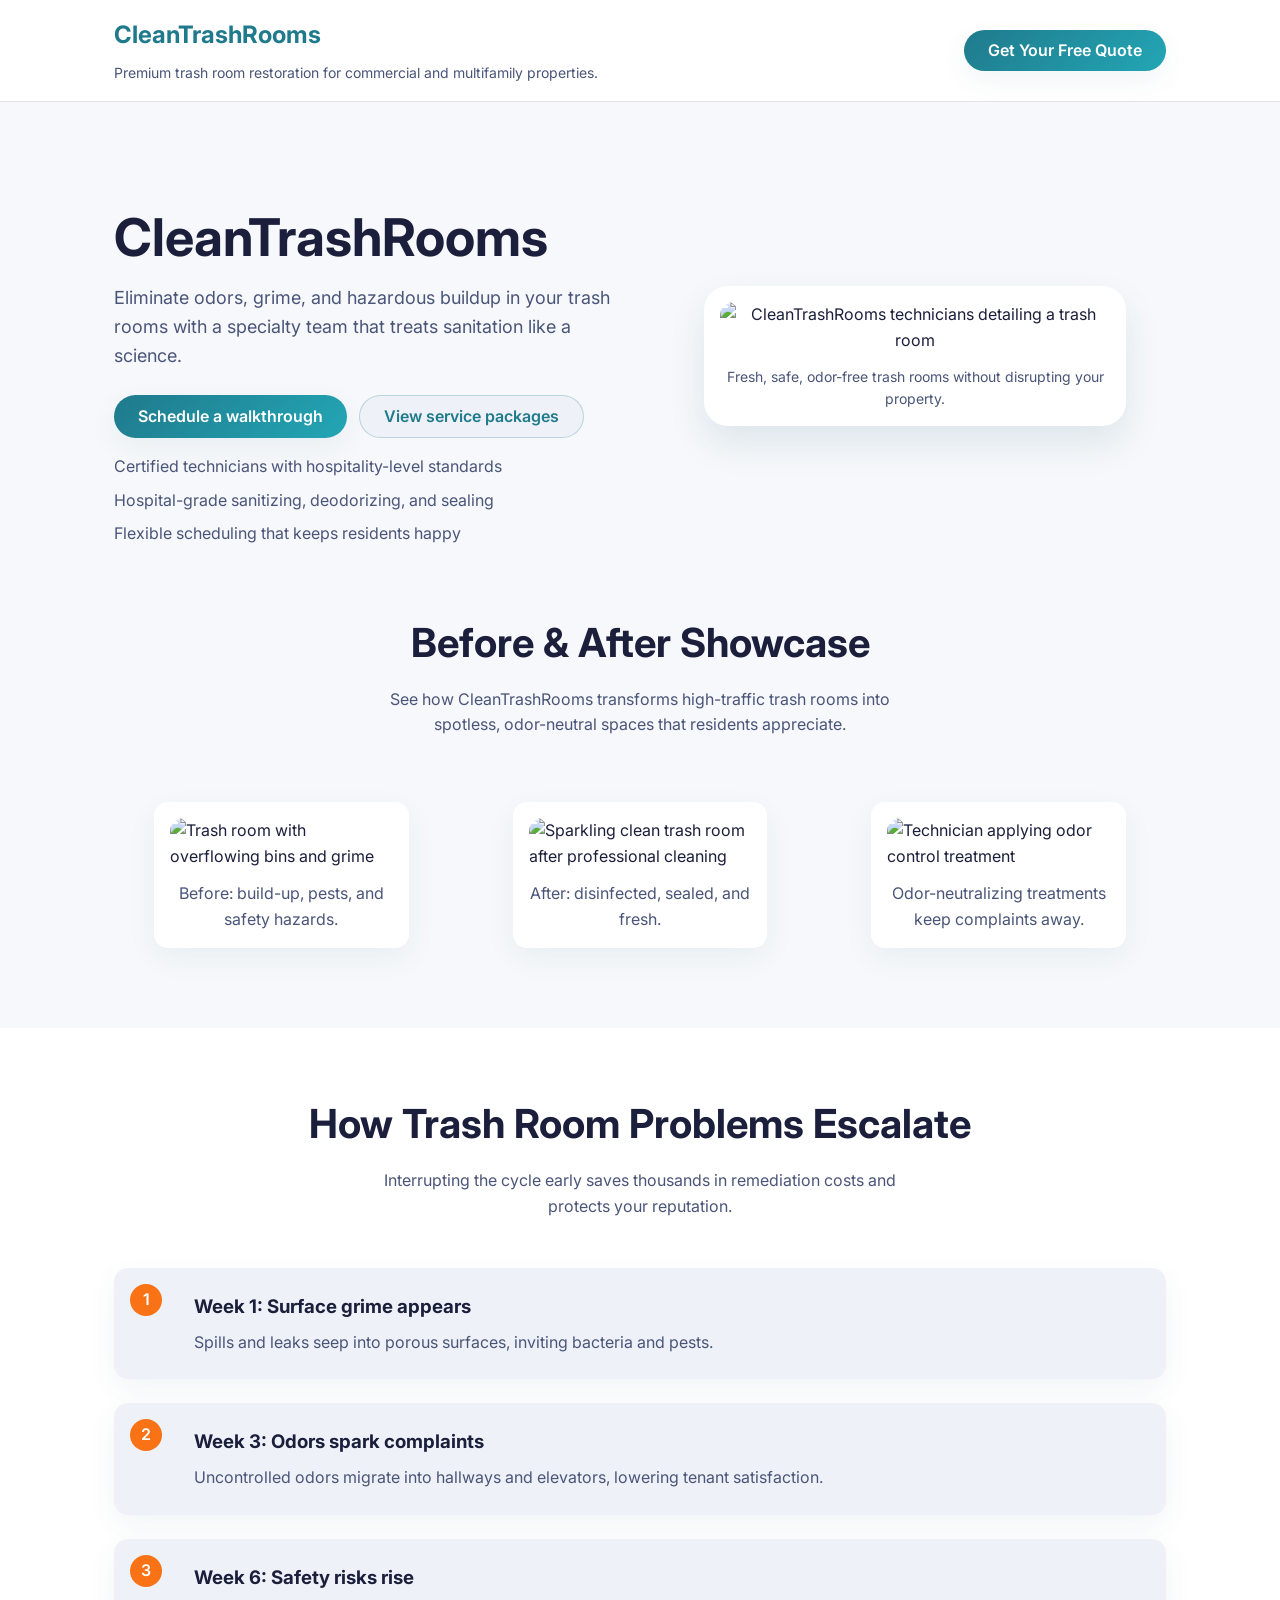
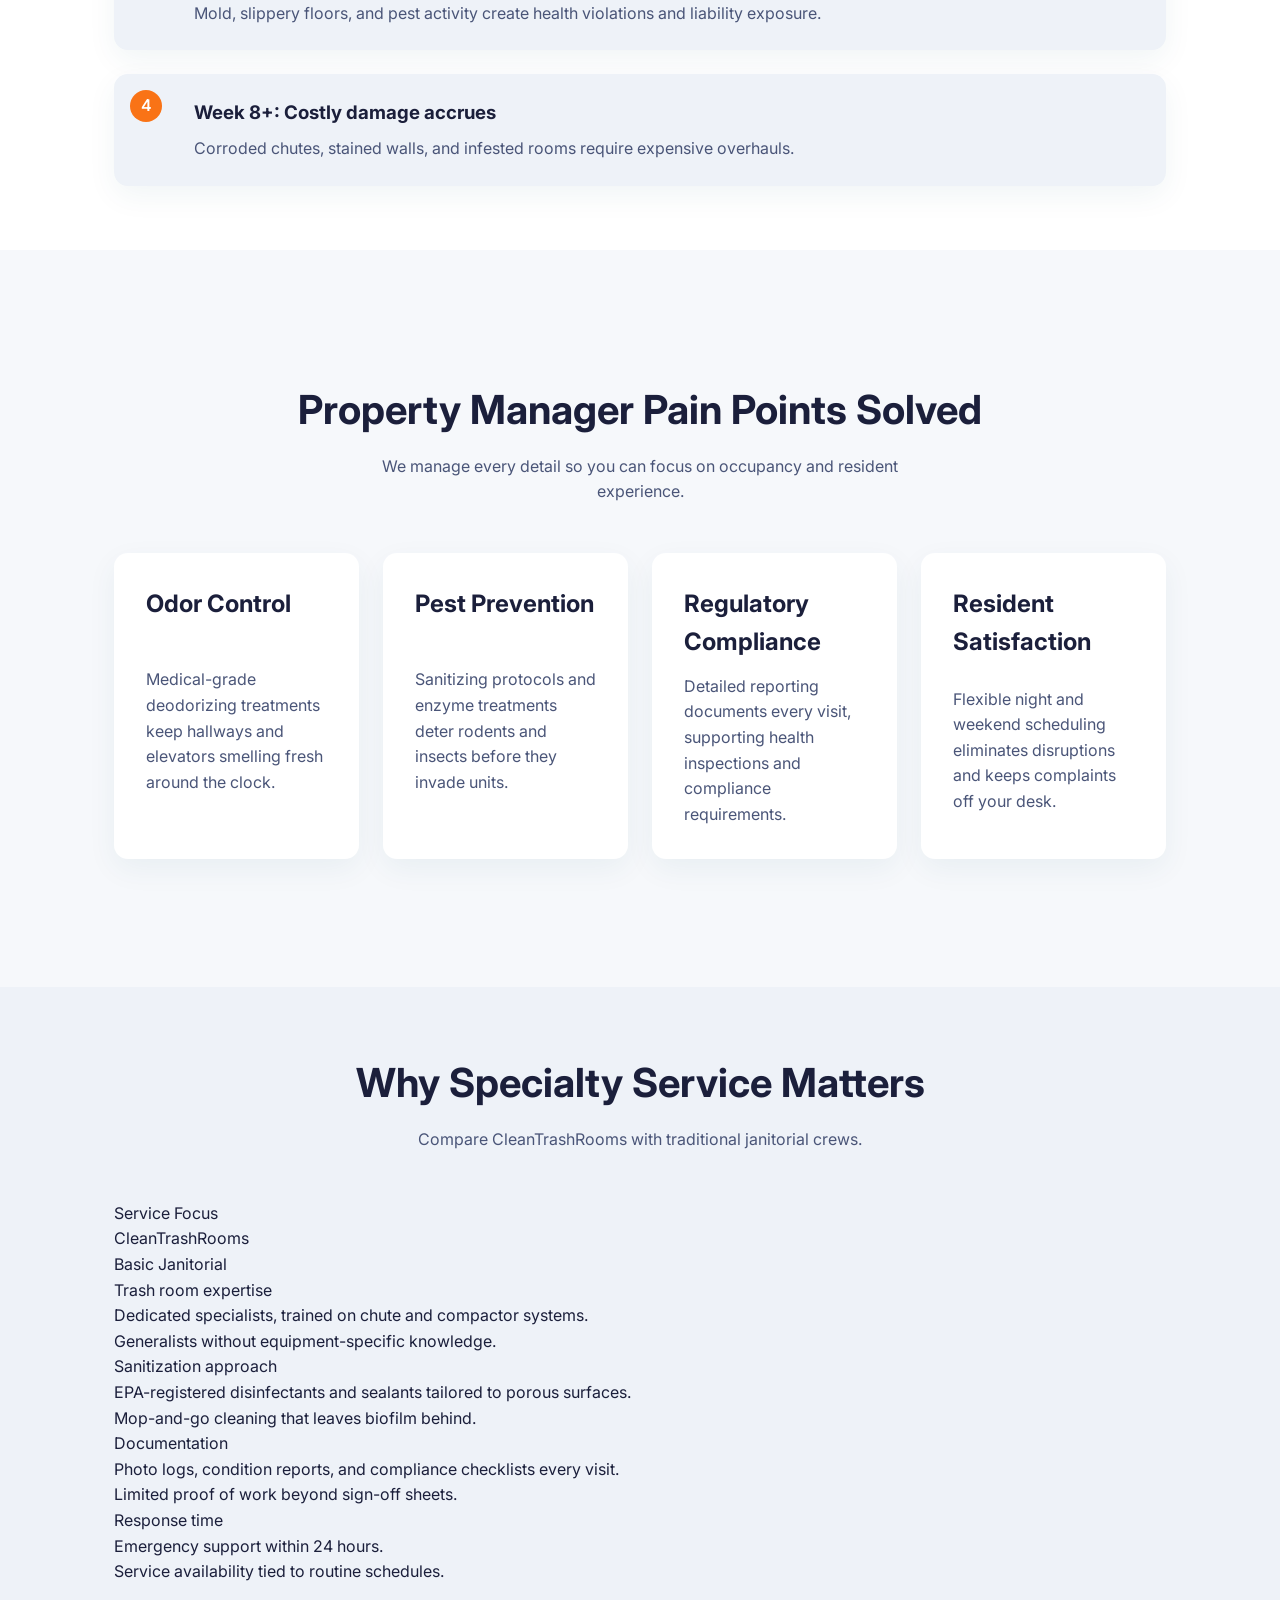
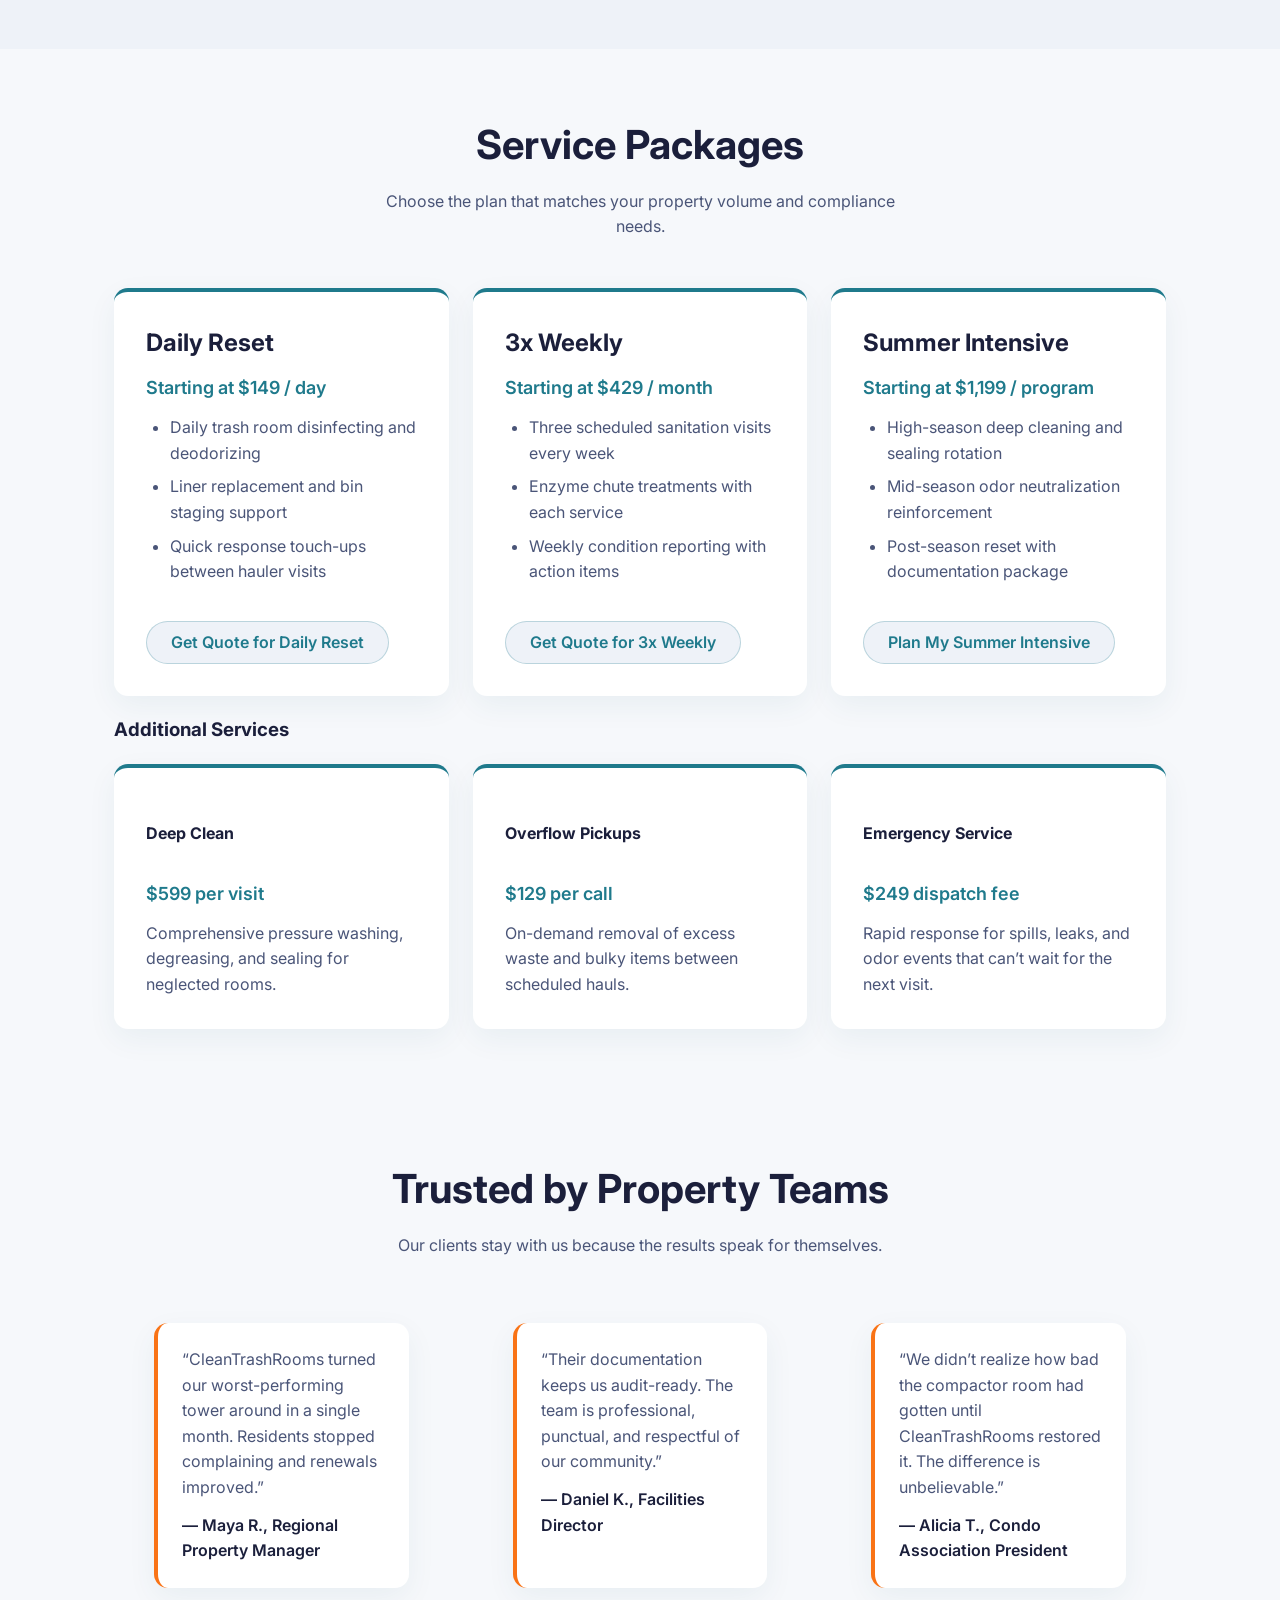
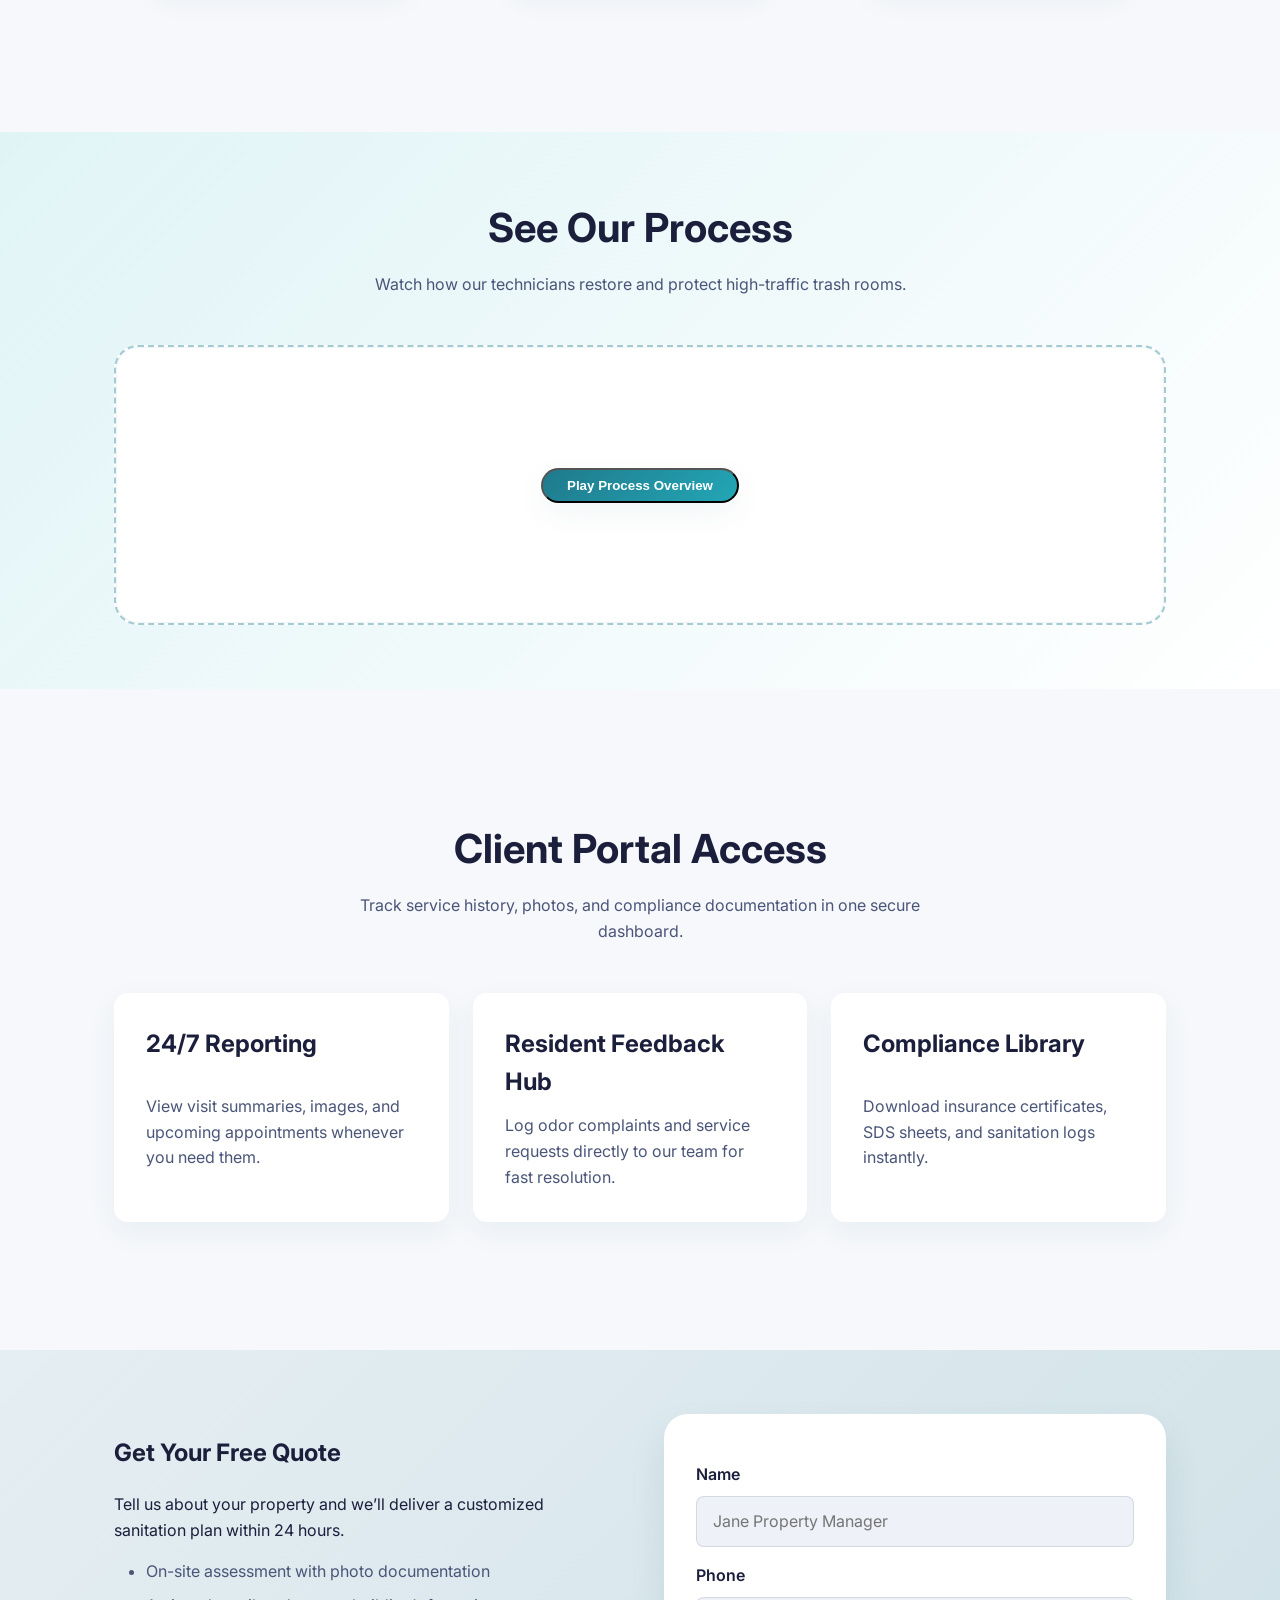
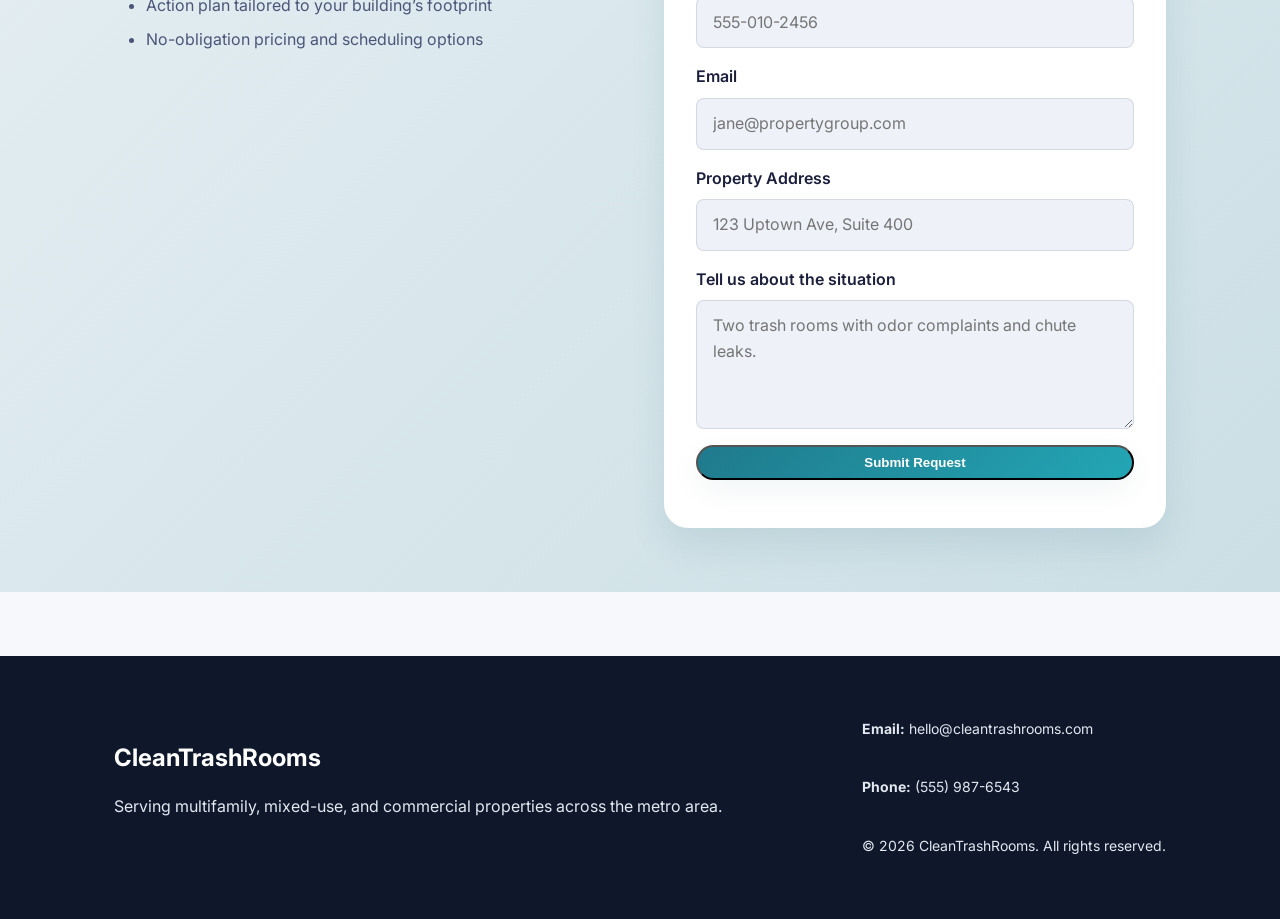
==== index.html @ 721d9b98 "Update service packages and add additional services" ====
<!DOCTYPE html>
<html lang="en">
<head>
  <meta charset="UTF-8" />
  <meta name="viewport" content="width=device-width, initial-scale=1.0" />
  <title>CleanTrashRooms</title>
  <link rel="stylesheet" href="assets/css/tokens.css" />
  <link rel="stylesheet" href="assets/css/main.css" />
</head>
<body>
  <header class="site-header" id="top">
    <div class="site-header__inner container">
      <div class="branding">
        <span class="logo">CleanTrashRooms</span>
        <p class="tagline">Premium trash room restoration for commercial and multifamily properties.</p>
      </div>
      <a class="btn btn-primary" href="#free-quote">Get Your Free Quote</a>
    </div>
  </header>

  <main>
    <section class="hero" id="hero">
      <div class="hero__grid container">
        <div class="hero__content">
          <h1>CleanTrashRooms</h1>
          <p class="hero__lead">Eliminate odors, grime, and hazardous buildup in your trash rooms with a specialty team that treats sanitation like a science.</p>
          <div class="hero__actions">
            <a class="btn btn-primary" href="#free-quote">Schedule a walkthrough</a>
            <a class="btn btn-secondary" href="#packages">View service packages</a>
          </div>
          <ul class="hero__highlights">
            <li>Certified technicians with hospitality-level standards</li>
            <li>Hospital-grade sanitizing, deodorizing, and sealing</li>
            <li>Flexible scheduling that keeps residents happy</li>
          </ul>
        </div>
        <figure class="hero__media">
          <img src="https://via.placeholder.com/720x480?text=CleanTrashRooms+Team+in+Action" alt="CleanTrashRooms technicians detailing a trash room" />
          <figcaption>Fresh, safe, odor-free trash rooms without disrupting your property.</figcaption>
        </figure>
      </div>
    </section>

    <section class="before-after" id="showcase">
      <div class="container">
        <div class="section-heading">
          <h2>Before &amp; After Showcase</h2>
          <p>See how CleanTrashRooms transforms high-traffic trash rooms into spotless, odor-neutral spaces that residents appreciate.</p>
        </div>
        <div class="before-after__gallery">
          <figure class="before-after__item">
            <img src="https://via.placeholder.com/560x420?text=Before" alt="Trash room with overflowing bins and grime" />
            <figcaption>Before: build-up, pests, and safety hazards.</figcaption>
          </figure>
          <figure class="before-after__item">
            <img src="https://via.placeholder.com/560x420?text=After" alt="Sparkling clean trash room after professional cleaning" />
            <figcaption>After: disinfected, sealed, and fresh.</figcaption>
          </figure>
          <figure class="before-after__item">
            <img src="https://via.placeholder.com/560x420?text=Odor+Neutralized" alt="Technician applying odor control treatment" />
            <figcaption>Odor-neutralizing treatments keep complaints away.</figcaption>
          </figure>
        </div>
      </div>
    </section>

    <section class="problem-cycle" id="problem-cycle">
      <div class="container">
        <div class="section-heading">
          <h2>How Trash Room Problems Escalate</h2>
          <p>Interrupting the cycle early saves thousands in remediation costs and protects your reputation.</p>
        </div>
        <ol class="timeline">
          <li>
            <h3>Week 1: Surface grime appears</h3>
            <p>Spills and leaks seep into porous surfaces, inviting bacteria and pests.</p>
          </li>
          <li>
            <h3>Week 3: Odors spark complaints</h3>
            <p>Uncontrolled odors migrate into hallways and elevators, lowering tenant satisfaction.</p>
          </li>
          <li>
            <h3>Week 6: Safety risks rise</h3>
            <p>Mold, slippery floors, and pest activity create health violations and liability exposure.</p>
          </li>
          <li>
            <h3>Week 8+: Costly damage accrues</h3>
            <p>Corroded chutes, stained walls, and infested rooms require expensive overhauls.</p>
          </li>
        </ol>
      </div>
    </section>

    <section class="pain-points" id="pain-points">
      <div class="container">
        <div class="section-heading">
          <h2>Property Manager Pain Points Solved</h2>
          <p>We manage every detail so you can focus on occupancy and resident experience.</p>
        </div>
        <div class="card-grid">
          <article class="card">
            <h3>Odor Control</h3>
            <p>Medical-grade deodorizing treatments keep hallways and elevators smelling fresh around the clock.</p>
          </article>
          <article class="card">
            <h3>Pest Prevention</h3>
            <p>Sanitizing protocols and enzyme treatments deter rodents and insects before they invade units.</p>
          </article>
          <article class="card">
            <h3>Regulatory Compliance</h3>
            <p>Detailed reporting documents every visit, supporting health inspections and compliance requirements.</p>
          </article>
          <article class="card">
            <h3>Resident Satisfaction</h3>
            <p>Flexible night and weekend scheduling eliminates disruptions and keeps complaints off your desk.</p>
          </article>
        </div>
      </div>
    </section>

    <section class="specialty-comparison" id="specialty-service">
      <div class="container">
        <div class="section-heading">
          <h2>Why Specialty Service Matters</h2>
          <p>Compare CleanTrashRooms with traditional janitorial crews.</p>
        </div>
        <div class="comparison-table" role="table" aria-label="Specialty service comparison">
          <div class="comparison-table__row comparison-table__row--header" role="row">
            <div class="comparison-table__cell" role="columnheader">Service Focus</div>
            <div class="comparison-table__cell" role="columnheader">CleanTrashRooms</div>
            <div class="comparison-table__cell" role="columnheader">Basic Janitorial</div>
          </div>
          <div class="comparison-table__row" role="row">
            <div class="comparison-table__cell" role="cell">Trash room expertise</div>
            <div class="comparison-table__cell" role="cell">Dedicated specialists, trained on chute and compactor systems.</div>
            <div class="comparison-table__cell" role="cell">Generalists without equipment-specific knowledge.</div>
          </div>
          <div class="comparison-table__row" role="row">
            <div class="comparison-table__cell" role="cell">Sanitization approach</div>
            <div class="comparison-table__cell" role="cell">EPA-registered disinfectants and sealants tailored to porous surfaces.</div>
            <div class="comparison-table__cell" role="cell">Mop-and-go cleaning that leaves biofilm behind.</div>
          </div>
          <div class="comparison-table__row" role="row">
            <div class="comparison-table__cell" role="cell">Documentation</div>
            <div class="comparison-table__cell" role="cell">Photo logs, condition reports, and compliance checklists every visit.</div>
            <div class="comparison-table__cell" role="cell">Limited proof of work beyond sign-off sheets.</div>
          </div>
          <div class="comparison-table__row" role="row">
            <div class="comparison-table__cell" role="cell">Response time</div>
            <div class="comparison-table__cell" role="cell">Emergency support within 24 hours.</div>
            <div class="comparison-table__cell" role="cell">Service availability tied to routine schedules.</div>
          </div>
        </div>
      </div>
    </section>

    <section class="packages" id="packages">
      <div class="container">
        <div class="section-heading">
          <h2>Service Packages</h2>
          <p>Choose the plan that matches your property volume and compliance needs.</p>
        </div>
        <div class="card-grid card-grid--packages">
          <article class="card card--package">
            <h3>Daily Reset</h3>
            <p class="package-price">Starting at $149 / day</p>
            <ul>
              <li>Daily trash room disinfecting and deodorizing</li>
              <li>Liner replacement and bin staging support</li>
              <li>Quick response touch-ups between hauler visits</li>
            </ul>
            <a class="btn btn-secondary" href="#free-quote">Get Quote for Daily Reset</a>
          </article>
          <article class="card card--package">
            <h3>3x Weekly</h3>
            <p class="package-price">Starting at $429 / month</p>
            <ul>
              <li>Three scheduled sanitation visits every week</li>
              <li>Enzyme chute treatments with each service</li>
              <li>Weekly condition reporting with action items</li>
            </ul>
            <a class="btn btn-secondary" href="#free-quote">Get Quote for 3x Weekly</a>
          </article>
          <article class="card card--package">
            <h3>Summer Intensive</h3>
            <p class="package-price">Starting at $1,199 / program</p>
            <ul>
              <li>High-season deep cleaning and sealing rotation</li>
              <li>Mid-season odor neutralization reinforcement</li>
              <li>Post-season reset with documentation package</li>
            </ul>
            <a class="btn btn-secondary" href="#free-quote">Plan My Summer Intensive</a>
          </article>
        </div>
        <div class="additional-services">
          <h3>Additional Services</h3>
          <div class="card-grid card-grid--packages">
            <article class="card card--package">
              <h4>Deep Clean</h4>
              <p class="package-price">$599 per visit</p>
              <p>Comprehensive pressure washing, degreasing, and sealing for neglected rooms.</p>
            </article>
            <article class="card card--package">
              <h4>Overflow Pickups</h4>
              <p class="package-price">$129 per call</p>
              <p>On-demand removal of excess waste and bulky items between scheduled hauls.</p>
            </article>
            <article class="card card--package">
              <h4>Emergency Service</h4>
              <p class="package-price">$249 dispatch fee</p>
              <p>Rapid response for spills, leaks, and odor events that can’t wait for the next visit.</p>
            </article>
          </div>
        </div>
      </div>
    </section>

    <section class="testimonials" id="testimonials">
      <div class="container">
        <div class="section-heading">
          <h2>Trusted by Property Teams</h2>
          <p>Our clients stay with us because the results speak for themselves.</p>
        </div>
        <div class="testimonial-grid">
          <blockquote class="testimonial">
            <p>“CleanTrashRooms turned our worst-performing tower around in a single month. Residents stopped complaining and renewals improved.”</p>
            <cite>— Maya R., Regional Property Manager</cite>
          </blockquote>
          <blockquote class="testimonial">
            <p>“Their documentation keeps us audit-ready. The team is professional, punctual, and respectful of our community.”</p>
            <cite>— Daniel K., Facilities Director</cite>
          </blockquote>
          <blockquote class="testimonial">
            <p>“We didn’t realize how bad the compactor room had gotten until CleanTrashRooms restored it. The difference is unbelievable.”</p>
            <cite>— Alicia T., Condo Association President</cite>
          </blockquote>
        </div>
      </div>
    </section>

    <section class="process-video" id="process-video">
      <div class="container">
        <div class="section-heading">
          <h2>See Our Process</h2>
          <p>Watch how our technicians restore and protect high-traffic trash rooms.</p>
        </div>
        <div class="video-placeholder" role="img" aria-label="Video placeholder showing play button and cleaning process teaser">
          <button class="btn btn-primary" type="button">Play Process Overview</button>
        </div>
      </div>
    </section>

    <section class="client-portal" id="client-portal">
      <div class="container">
        <div class="section-heading">
          <h2>Client Portal Access</h2>
          <p>Track service history, photos, and compliance documentation in one secure dashboard.</p>
        </div>
        <div class="portal-features">
          <article class="card">
            <h3>24/7 Reporting</h3>
            <p>View visit summaries, images, and upcoming appointments whenever you need them.</p>
          </article>
          <article class="card">
            <h3>Resident Feedback Hub</h3>
            <p>Log odor complaints and service requests directly to our team for fast resolution.</p>
          </article>
          <article class="card">
            <h3>Compliance Library</h3>
            <p>Download insurance certificates, SDS sheets, and sanitation logs instantly.</p>
          </article>
        </div>
      </div>
    </section>

    <section class="cta" id="free-quote">
      <div class="container">
        <div class="cta__grid">
          <div class="cta__content">
            <h2>Get Your Free Quote</h2>
            <p>Tell us about your property and we’ll deliver a customized sanitation plan within 24 hours.</p>
            <ul>
              <li>On-site assessment with photo documentation</li>
              <li>Action plan tailored to your building’s footprint</li>
              <li>No-obligation pricing and scheduling options</li>
            </ul>
          </div>
          <form class="quote-form" action="#" method="post">
            <div class="form-field">
              <label for="name">Name</label>
              <input id="name" name="name" type="text" placeholder="Jane Property Manager" required />
            </div>
            <div class="form-field">
              <label for="phone">Phone</label>
              <input id="phone" name="phone" type="tel" placeholder="555-010-2456" required />
            </div>
            <div class="form-field">
              <label for="email">Email</label>
              <input id="email" name="email" type="email" placeholder="jane@propertygroup.com" required />
            </div>
            <div class="form-field">
              <label for="address">Property Address</label>
              <input id="address" name="address" type="text" placeholder="123 Uptown Ave, Suite 400" required />
            </div>
            <div class="form-field">
              <label for="message">Tell us about the situation</label>
              <textarea id="message" name="message" rows="4" placeholder="Two trash rooms with odor complaints and chute leaks." required></textarea>
            </div>
            <button class="btn btn-primary" type="submit">Submit Request</button>
          </form>
        </div>
      </div>
    </section>
  </main>

  <footer class="site-footer">
    <div class="container site-footer__inner">
      <div>
        <span class="logo">CleanTrashRooms</span>
        <p>Serving multifamily, mixed-use, and commercial properties across the metro area.</p>
      </div>
      <div class="site-footer__meta">
        <p><strong>Email:</strong> hello@cleantrashrooms.com</p>
        <p><strong>Phone:</strong> (555) 987-6543</p>
        <p>&copy; <span id="current-year"></span> CleanTrashRooms. All rights reserved.</p>
      </div>
    </div>
  </footer>

  <script src="assets/js/main.js"></script>
</body>
</html>
---- assets/css/tokens.css ----
:root {
  --font-family-base: 'Inter', 'Segoe UI', system-ui, -apple-system, BlinkMacSystemFont, sans-serif;
  --font-family-heading: 'Inter', 'Segoe UI', system-ui, -apple-system, BlinkMacSystemFont, sans-serif;

  --color-bg: #f6f8fb;
  --color-surface: #ffffff;
  --color-surface-muted: #eef2f8;
  --color-text: #1b1f3b;
  --color-text-muted: #4a5578;
  --color-primary: #1f7a8c;
  --color-primary-dark: #125063;
  --color-secondary: #f97316;
  --color-border: rgba(27, 31, 59, 0.12);
  --color-shadow: rgba(15, 23, 42, 0.12);

  --space-xxs: 4px;
  --space-xs: 8px;
  --space-sm: 12px;
  --space-md: 16px;
  --space-lg: 24px;
  --space-xl: 32px;
  --space-2xl: 48px;
  --space-3xl: 64px;

  --font-size-xs: 12px;
  --font-size-sm: 14px;
  --font-size-base: 16px;
  --font-size-lg: 18px;
  --font-size-xl: 24px;
  --font-size-2xl: 32px;
  --font-size-3xl: 40px;
  --font-size-4xl: 52px;

  --radius-sm: 8px;
  --radius-md: 14px;
  --radius-lg: 24px;

  --shadow-sm: 0 10px 30px rgba(18, 80, 99, 0.06);
  --shadow-md: 0 18px 36px rgba(18, 80, 99, 0.1);

  --max-width: 1100px;

  --transition-base: 180ms ease-in-out;
}
---- assets/css/main.css ----
@import url('https://fonts.googleapis.com/css2?family=Inter:wght@400;500;600;700&display=swap');

* {
  box-sizing: border-box;
}

body {
  margin: 0;
  font-family: var(--font-family-base);
  background-color: var(--color-bg);
  color: var(--color-text);
  font-size: var(--font-size-base);
  line-height: 1.6;
}

img {
  max-width: 100%;
  height: auto;
  display: block;
  border-radius: var(--radius-md);
}

a {
  color: inherit;
  text-decoration: none;
}

a:hover,
a:focus {
  text-decoration: underline;
}

main {
  display: flex;
  flex-direction: column;
  gap: var(--space-3xl);
  padding-bottom: var(--space-3xl);
}

.container {
  width: min(100%, var(--max-width));
  margin: 0 auto;
  padding-inline: var(--space-lg);
}

.site-header {
  background: var(--color-surface);
  border-bottom: 1px solid var(--color-border);
  position: sticky;
  top: 0;
  z-index: 10;
  backdrop-filter: blur(12px);
}

.site-header__inner {
  display: flex;
  align-items: center;
  justify-content: space-between;
  padding-block: var(--space-md);
  gap: var(--space-lg);
}

.logo {
  font-family: var(--font-family-heading);
  font-weight: 700;
  font-size: var(--font-size-xl);
  color: var(--color-primary);
}

.tagline {
  margin: var(--space-xs) 0 0;
  color: var(--color-text-muted);
  font-size: var(--font-size-sm);
}

.btn {
  display: inline-flex;
  align-items: center;
  justify-content: center;
  font-weight: 600;
  border-radius: 999px;
  padding: var(--space-xs) var(--space-lg);
  transition: background-color var(--transition-base), color var(--transition-base), box-shadow var(--transition-base), transform var(--transition-base);
  cursor: pointer;
}

.btn-primary {
  background: linear-gradient(135deg, var(--color-primary) 0%, #23a6b5 100%);
  color: #ffffff;
  box-shadow: var(--shadow-sm);
}

.btn-primary:hover,
.btn-primary:focus {
  background: linear-gradient(135deg, var(--color-primary-dark) 0%, var(--color-primary) 100%);
  transform: translateY(-1px);
}

.btn-secondary {
  background-color: var(--color-surface-muted);
  color: var(--color-primary);
  border: 1px solid rgba(31, 122, 140, 0.25);
}

.btn-secondary:hover,
.btn-secondary:focus {
  background-color: rgba(31, 122, 140, 0.12);
}

.hero {
  padding-top: var(--space-3xl);
}

.hero__grid {
  display: grid;
  gap: var(--space-2xl);
  align-items: center;
  grid-template-columns: repeat(2, minmax(0, 1fr));
}

.hero__content h1 {
  font-size: clamp(var(--font-size-3xl), 4vw + 1rem, var(--font-size-4xl));
  line-height: 1.1;
  margin-bottom: var(--space-md);
}

.hero__lead {
  font-size: var(--font-size-lg);
  color: var(--color-text-muted);
  margin-bottom: var(--space-lg);
}

.hero__actions {
  display: flex;
  flex-wrap: wrap;
  gap: var(--space-sm);
  margin-bottom: var(--space-md);
}

.hero__highlights {
  list-style: none;
  padding: 0;
  margin: 0;
  display: grid;
  gap: var(--space-xs);
  color: var(--color-text-muted);
}

.hero__media {
  background: var(--color-surface);
  padding: var(--space-md);
  border-radius: var(--radius-lg);
  box-shadow: var(--shadow-md);
  text-align: center;
}

.hero__media figcaption {
  margin-top: var(--space-sm);
  color: var(--color-text-muted);
  font-size: var(--font-size-sm);
}

.section-heading {
  text-align: center;
  margin-bottom: var(--space-2xl);
  display: grid;
  gap: var(--space-sm);
}

.section-heading h2 {
  font-family: var(--font-family-heading);
  font-size: clamp(var(--font-size-2xl), 2.4vw + 1rem, var(--font-size-3xl));
  margin: 0;
}

.section-heading p {
  max-width: 56ch;
  margin: 0 auto;
  color: var(--color-text-muted);
}

.before-after__gallery {
  display: grid;
  gap: var(--space-lg);
  grid-template-columns: repeat(auto-fit, minmax(240px, 1fr));
}

.before-after__item {
  background: var(--color-surface);
  padding: var(--space-md);
  border-radius: var(--radius-md);
  box-shadow: var(--shadow-sm);
}

.before-after__item figcaption {
  margin-top: var(--space-sm);
  color: var(--color-text-muted);
  text-align: center;
}

.problem-cycle {
  background: var(--color-surface);
  padding-block: var(--space-3xl);
}

.timeline {
  display: grid;
  gap: var(--space-lg);
  margin: 0;
  padding: 0;
  list-style: none;
  counter-reset: timeline;
}

.timeline li {
  position: relative;
  padding: var(--space-lg);
  background: var(--color-surface-muted);
  border-radius: var(--radius-md);
  box-shadow: var(--shadow-sm);
}

.timeline li::before {
  counter-increment: timeline;
  content: counter(timeline);
  position: absolute;
  top: var(--space-md);
  left: var(--space-md);
  width: 32px;
  height: 32px;
  border-radius: 50%;
  background: var(--color-secondary);
  color: #ffffff;
  font-weight: 600;
  display: grid;
  place-items: center;
}

.timeline h3 {
  margin-top: 0;
  margin-bottom: var(--space-xs);
  padding-left: calc(var(--space-lg) + 32px);
}

.timeline p {
  margin: 0;
  padding-left: calc(var(--space-lg) + 32px);
  color: var(--color-text-muted);
}

.pain-points {
  padding-block: var(--space-3xl);
}

.card-grid {
  display: grid;
  gap: var(--space-lg);
  grid-template-columns: repeat(auto-fit, minmax(220px, 1fr));
}

.card {
  background: var(--color-surface);
  border-radius: var(--radius-md);
  padding: var(--space-xl);
  box-shadow: var(--shadow-sm);
  display: grid;
  gap: var(--space-sm);
}

.card h3 {
  margin: 0;
  font-size: var(--font-size-xl);
}

.card p,
.card ul {
  margin: 0;
  color: var(--color-text-muted);
}

.card ul {
  padding-left: var(--space-lg);
  display: grid;
  gap: var(--space-xs);
}

.specialty-comparison {
  background: var(--color-surface-muted);
  padding-block: var(--space-3xl);
}

.specialty-comparison__intro {
  text-align: center;
  display: grid;
  gap: var(--space-sm);
  margin-bottom: var(--space-2xl);
}

.specialty-comparison__intro h2 {
  margin: 0;
  font-family: var(--font-family-heading);
  font-size: clamp(var(--font-size-2xl), 2.4vw + 1rem, var(--font-size-3xl));
}

.specialty-comparison__intro p {
  margin: 0 auto;
  max-width: 60ch;
  color: var(--color-text-muted);
}

.specialty-comparison__highlight {
  display: inline-block;
  margin-top: var(--space-sm);
  padding: var(--space-xxs) var(--space-sm);
  border-radius: var(--radius-sm);
  background: rgba(31, 122, 140, 0.14);
  color: var(--color-primary);
  font-weight: 600;
}

.specialty-comparison__grid {
  display: grid;
  gap: var(--space-lg);
  grid-template-columns: repeat(auto-fit, minmax(260px, 1fr));
}

.specialty-comparison__column {
  background: var(--color-surface);
  border-radius: var(--radius-lg);
  padding: var(--space-xl);
  box-shadow: var(--shadow-sm);
  display: grid;
  gap: var(--space-md);
}

.specialty-comparison__column h3 {
  margin: 0;
  font-size: var(--font-size-xl);
}

.specialty-comparison__column--without {
  border-top: 4px solid rgba(220, 38, 38, 0.8);
}

.specialty-comparison__column--with {
  border-top: 4px solid var(--color-primary);
}

.specialty-comparison__list {
  margin: 0;
  padding-left: var(--space-xl);
  color: var(--color-text-muted);
  display: grid;
  gap: var(--space-sm);
}

.specialty-comparison__cost {
  margin: var(--space-sm) 0 0;
  display: flex;
  align-items: center;
  justify-content: space-between;
  gap: var(--space-sm);
  font-weight: 600;
}

.specialty-comparison__cost-label {
  font-size: var(--font-size-sm);
  letter-spacing: 0.08em;
  text-transform: uppercase;
  color: var(--color-text-muted);
}

.specialty-comparison__indicator {
  display: inline-flex;
  align-items: center;
  padding: 4px var(--space-sm);
  border-radius: 999px;
  font-size: var(--font-size-sm);
  font-weight: 700;
}

.specialty-comparison__indicator--high {
  background: rgba(220, 38, 38, 0.12);
  color: #b91c1c;
}

.specialty-comparison__indicator--low {
  background: rgba(5, 122, 85, 0.14);
  color: #047857;
}

.card-grid--packages {
  align-items: stretch;
}

.card--package {
  border-top: 4px solid var(--color-primary);
}

.card--package .package-price {
  font-weight: 600;
  font-size: var(--font-size-lg);
  color: var(--color-primary);
}

.card--package .btn {
  margin-top: var(--space-lg);
  justify-self: flex-start;
}

.testimonials {
  padding-block: var(--space-3xl);
}

.testimonial-grid {
  display: grid;
  gap: var(--space-lg);
  grid-template-columns: repeat(auto-fit, minmax(260px, 1fr));
}

.testimonial {
  background: var(--color-surface);
  border-left: 4px solid var(--color-secondary);
  border-radius: var(--radius-md);
  padding: var(--space-lg);
  box-shadow: var(--shadow-sm);
  color: var(--color-text-muted);
}

.testimonial p {
  margin: 0 0 var(--space-sm);
}

.testimonial cite {
  font-style: normal;
  font-weight: 600;
  color: var(--color-text);
}

.process-video {
  background: linear-gradient(135deg, #e0f4f6, #ffffff);
  padding-block: var(--space-3xl);
}

.video-placeholder {
  background: var(--color-surface);
  border: 2px dashed rgba(31, 122, 140, 0.4);
  border-radius: var(--radius-lg);
  min-height: 280px;
  display: grid;
  place-items: center;
  box-shadow: inset 0 0 0 1px rgba(31, 122, 140, 0.08);
  padding: var(--space-xl);
}

.client-portal {
  padding-block: var(--space-3xl);
}

.portal-features {
  display: grid;
  gap: var(--space-lg);
  grid-template-columns: repeat(auto-fit, minmax(240px, 1fr));
}

.cta {
  background: linear-gradient(135deg, rgba(31, 122, 140, 0.08), rgba(31, 122, 140, 0.2));
  padding-block: var(--space-3xl);
}

.cta__grid {
  display: grid;
  gap: var(--space-2xl);
  grid-template-columns: repeat(2, minmax(0, 1fr));
  align-items: start;
}

.cta__content ul {
  margin: var(--space-md) 0 0;
  padding-left: var(--space-xl);
  color: var(--color-text-muted);
  display: grid;
  gap: var(--space-xs);
}

.quote-form {
  background: var(--color-surface);
  border-radius: var(--radius-lg);
  padding: var(--space-2xl) var(--space-xl);
  box-shadow: var(--shadow-md);
  display: grid;
  gap: var(--space-md);
}

.form-field {
  display: grid;
  gap: var(--space-xs);
}

.form-field label {
  font-weight: 600;
  color: var(--color-text);
}

.form-field input,
.form-field textarea {
  border: 1px solid var(--color-border);
  border-radius: var(--radius-sm);
  padding: var(--space-sm) var(--space-md);
  font: inherit;
  background: var(--color-surface-muted);
  transition: border-color var(--transition-base), box-shadow var(--transition-base);
}

.form-field input:focus,
.form-field textarea:focus {
  border-color: var(--color-primary);
  outline: none;
  box-shadow: 0 0 0 3px rgba(31, 122, 140, 0.2);
}

.site-footer {
  background: #0f172a;
  color: #e2e8f0;
  padding: var(--space-2xl) 0;
}

.site-footer__inner {
  display: flex;
  flex-wrap: wrap;
  gap: var(--space-xl);
  align-items: center;
  justify-content: space-between;
}

.site-footer__inner .logo {
  color: #ffffff;
}

.site-footer__meta {
  display: grid;
  gap: var(--space-xs);
  font-size: var(--font-size-sm);
}

@media (max-width: 900px) {
  .site-header {
    position: static;
  }

  .hero__grid,
  .cta__grid {
    grid-template-columns: 1fr;
  }

  .specialty-comparison__intro {
    text-align: left;
  }

  .specialty-comparison__intro p {
    margin-left: 0;
    margin-right: 0;
  }

  .specialty-comparison__cost {
    flex-wrap: wrap;
    gap: var(--space-xs);
  }
}

@media (max-width: 600px) {
  .container {
    padding-inline: var(--space-md);
  }

  .site-header__inner {
    flex-direction: column;
    align-items: flex-start;
  }

  .btn {
    width: 100%;
  }

  .section-heading {
    text-align: left;
  }

  .section-heading p {
    margin-left: 0;
    margin-right: 0;
  }

  .quote-form {
    padding: var(--space-xl);
  }
}
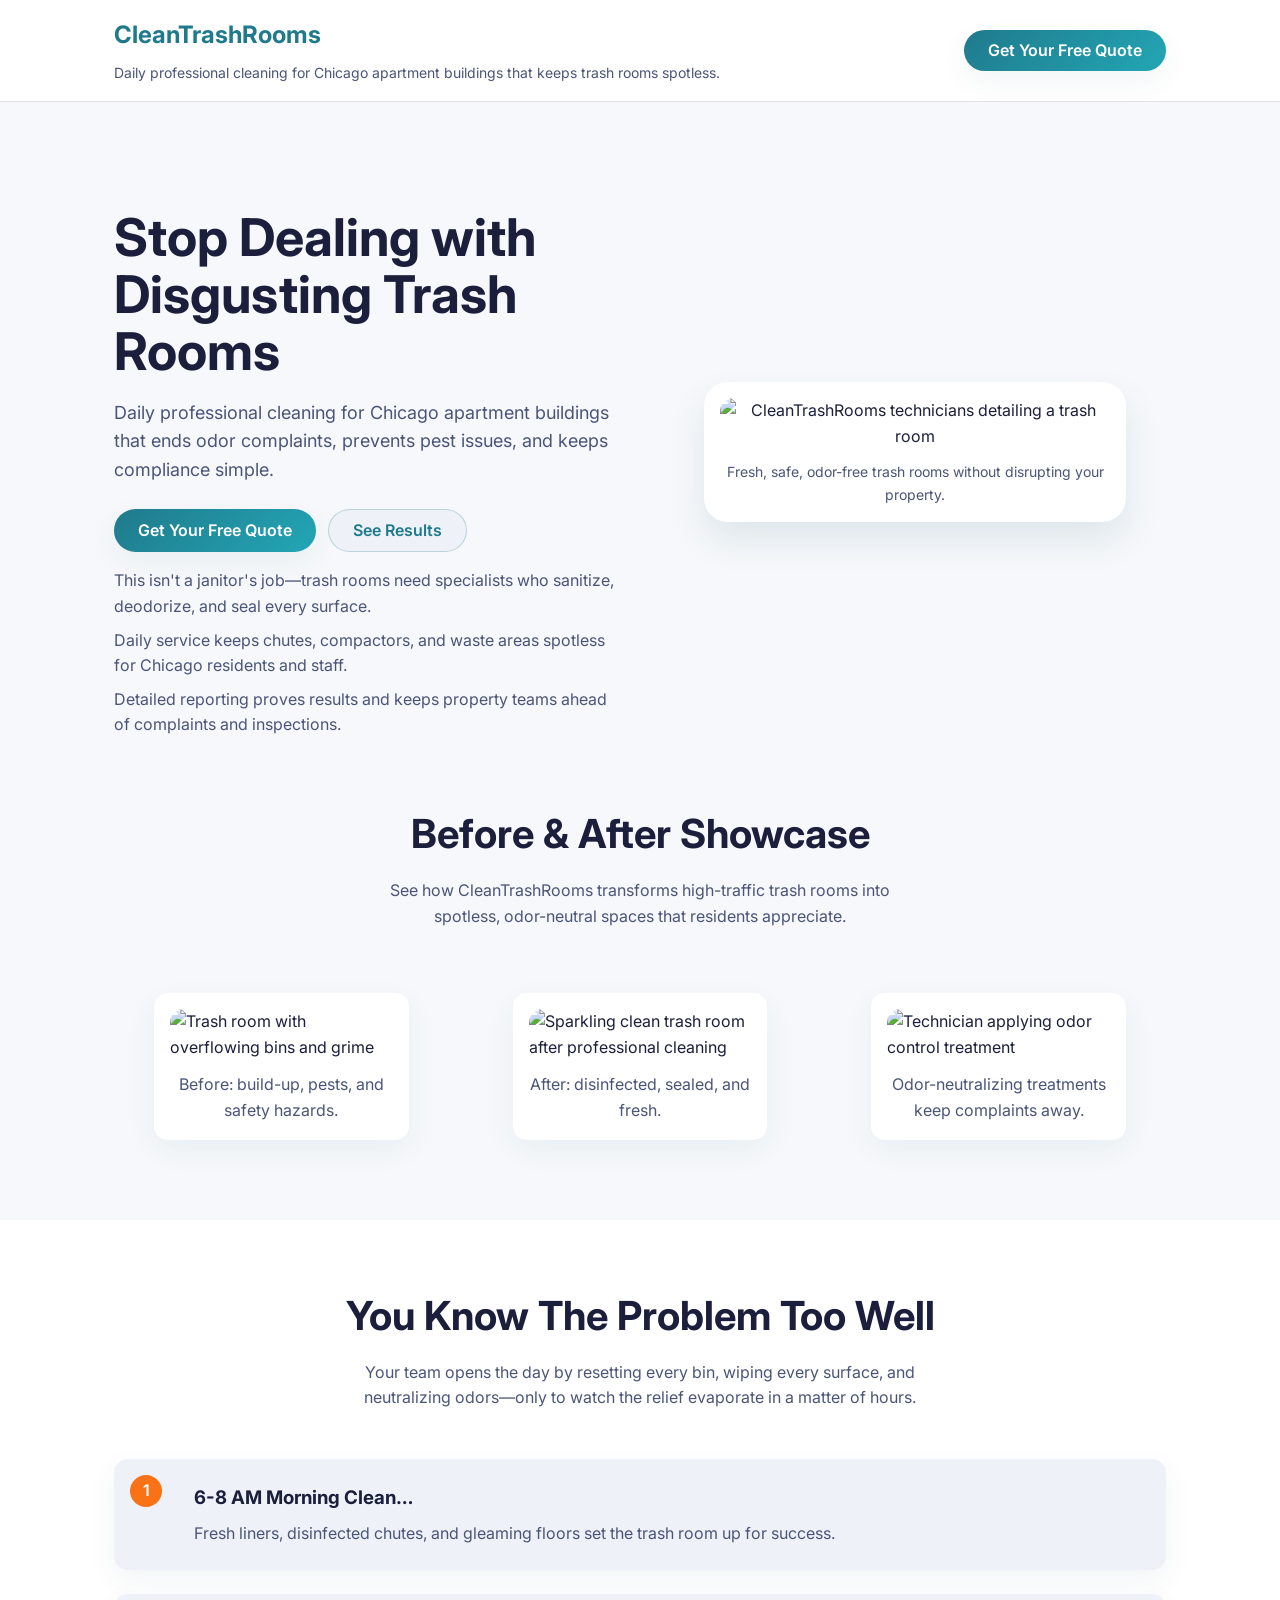
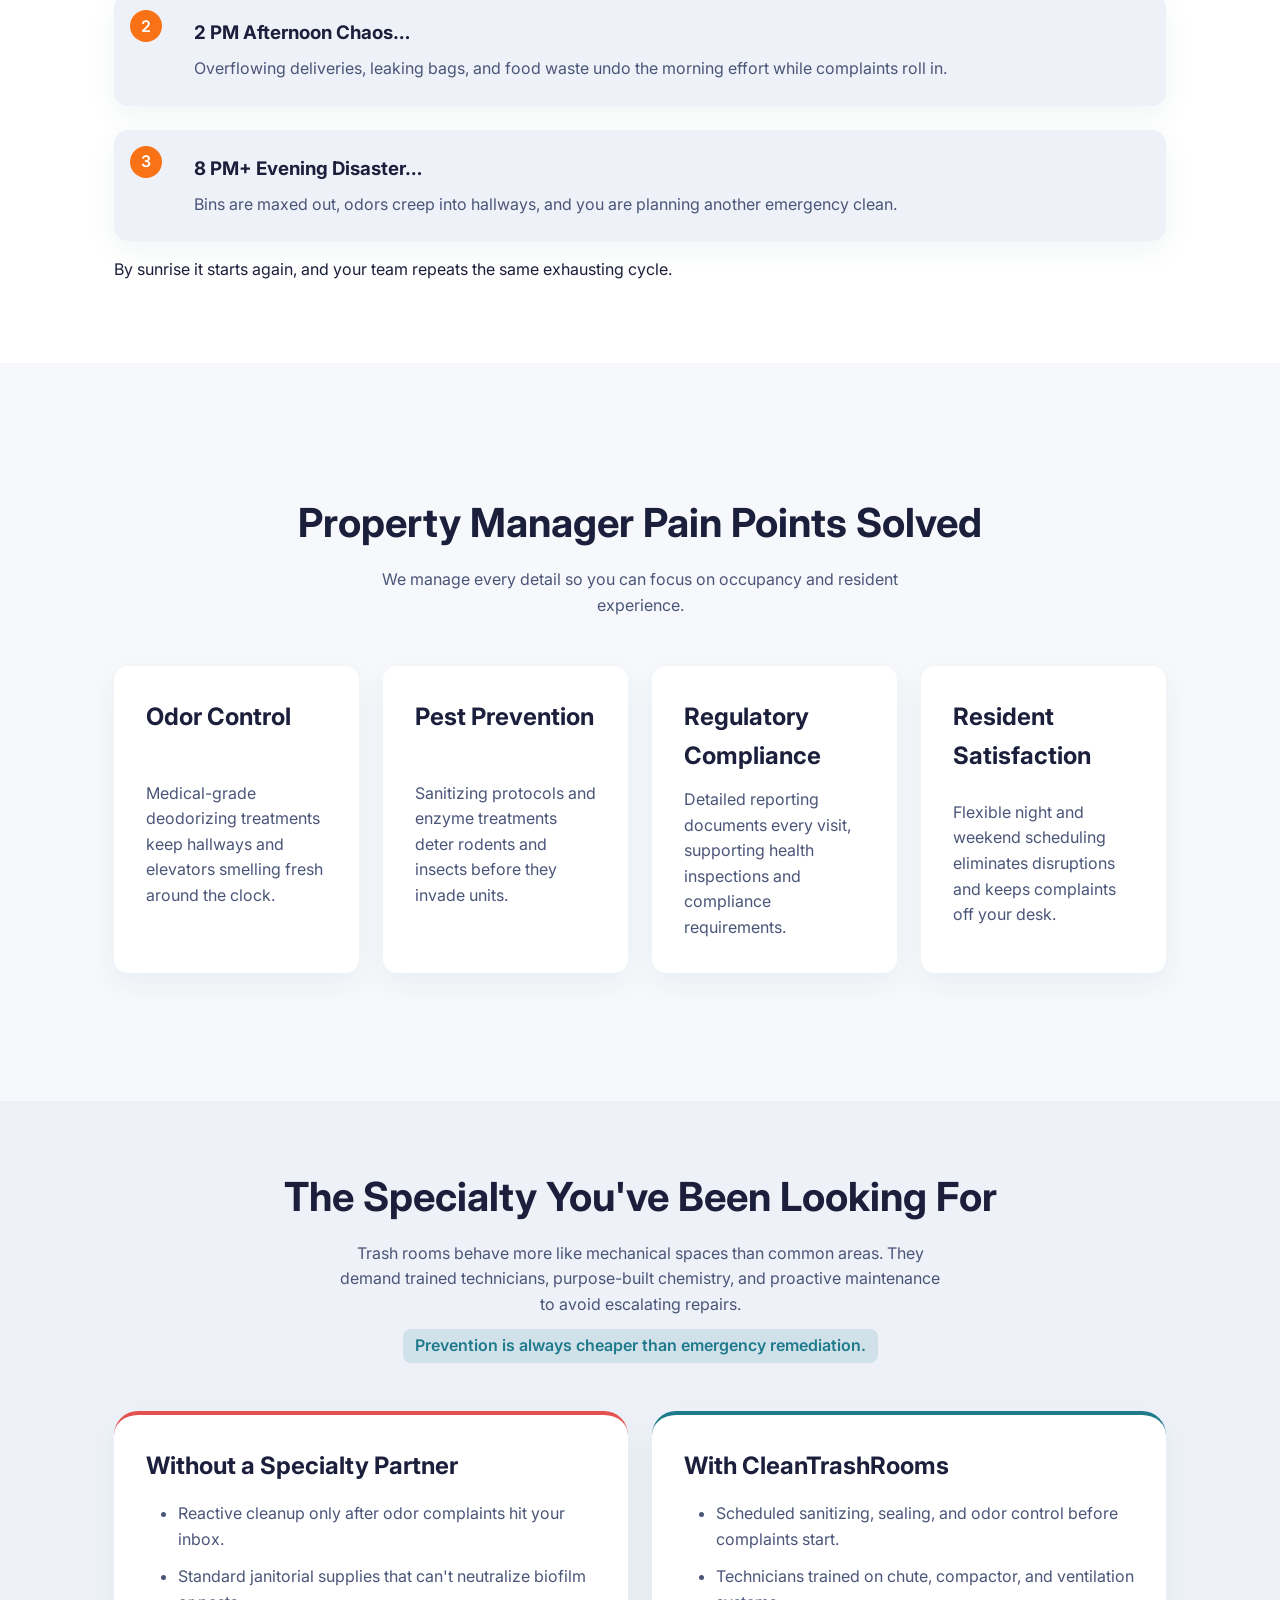
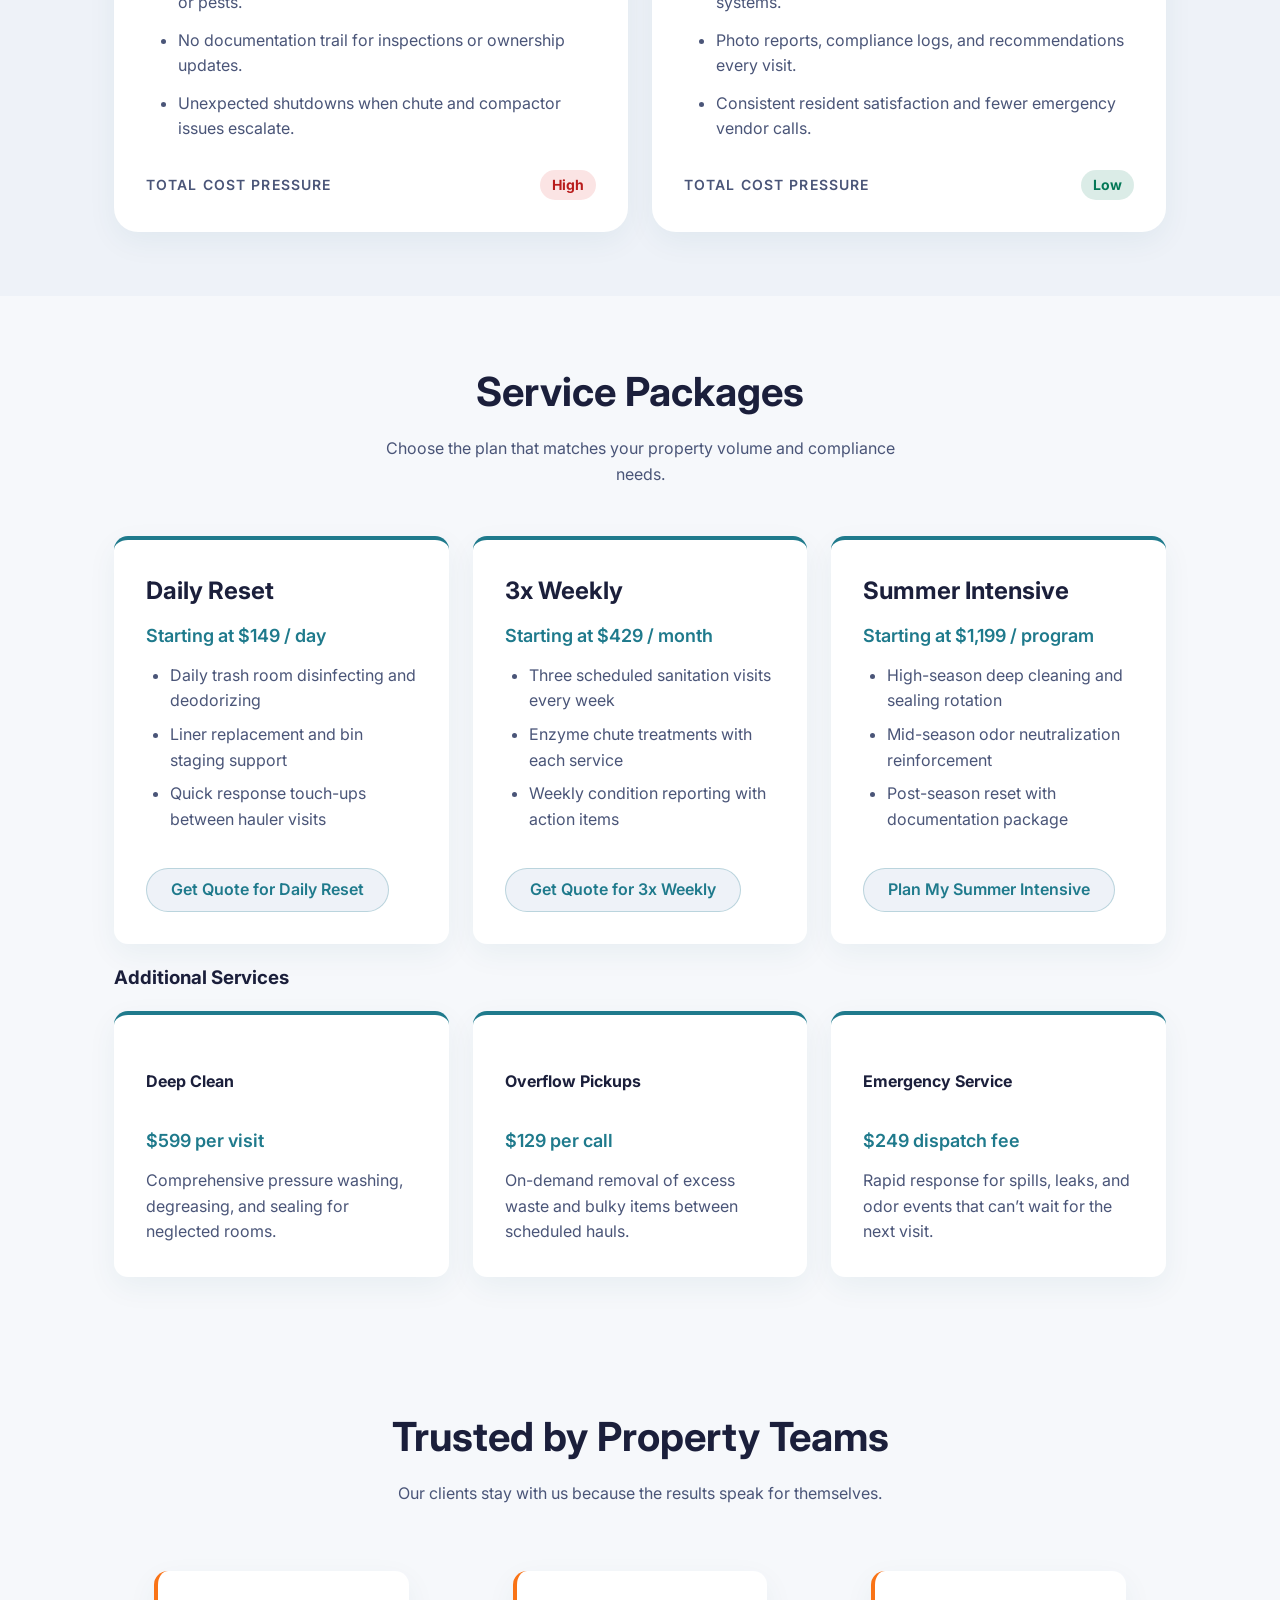
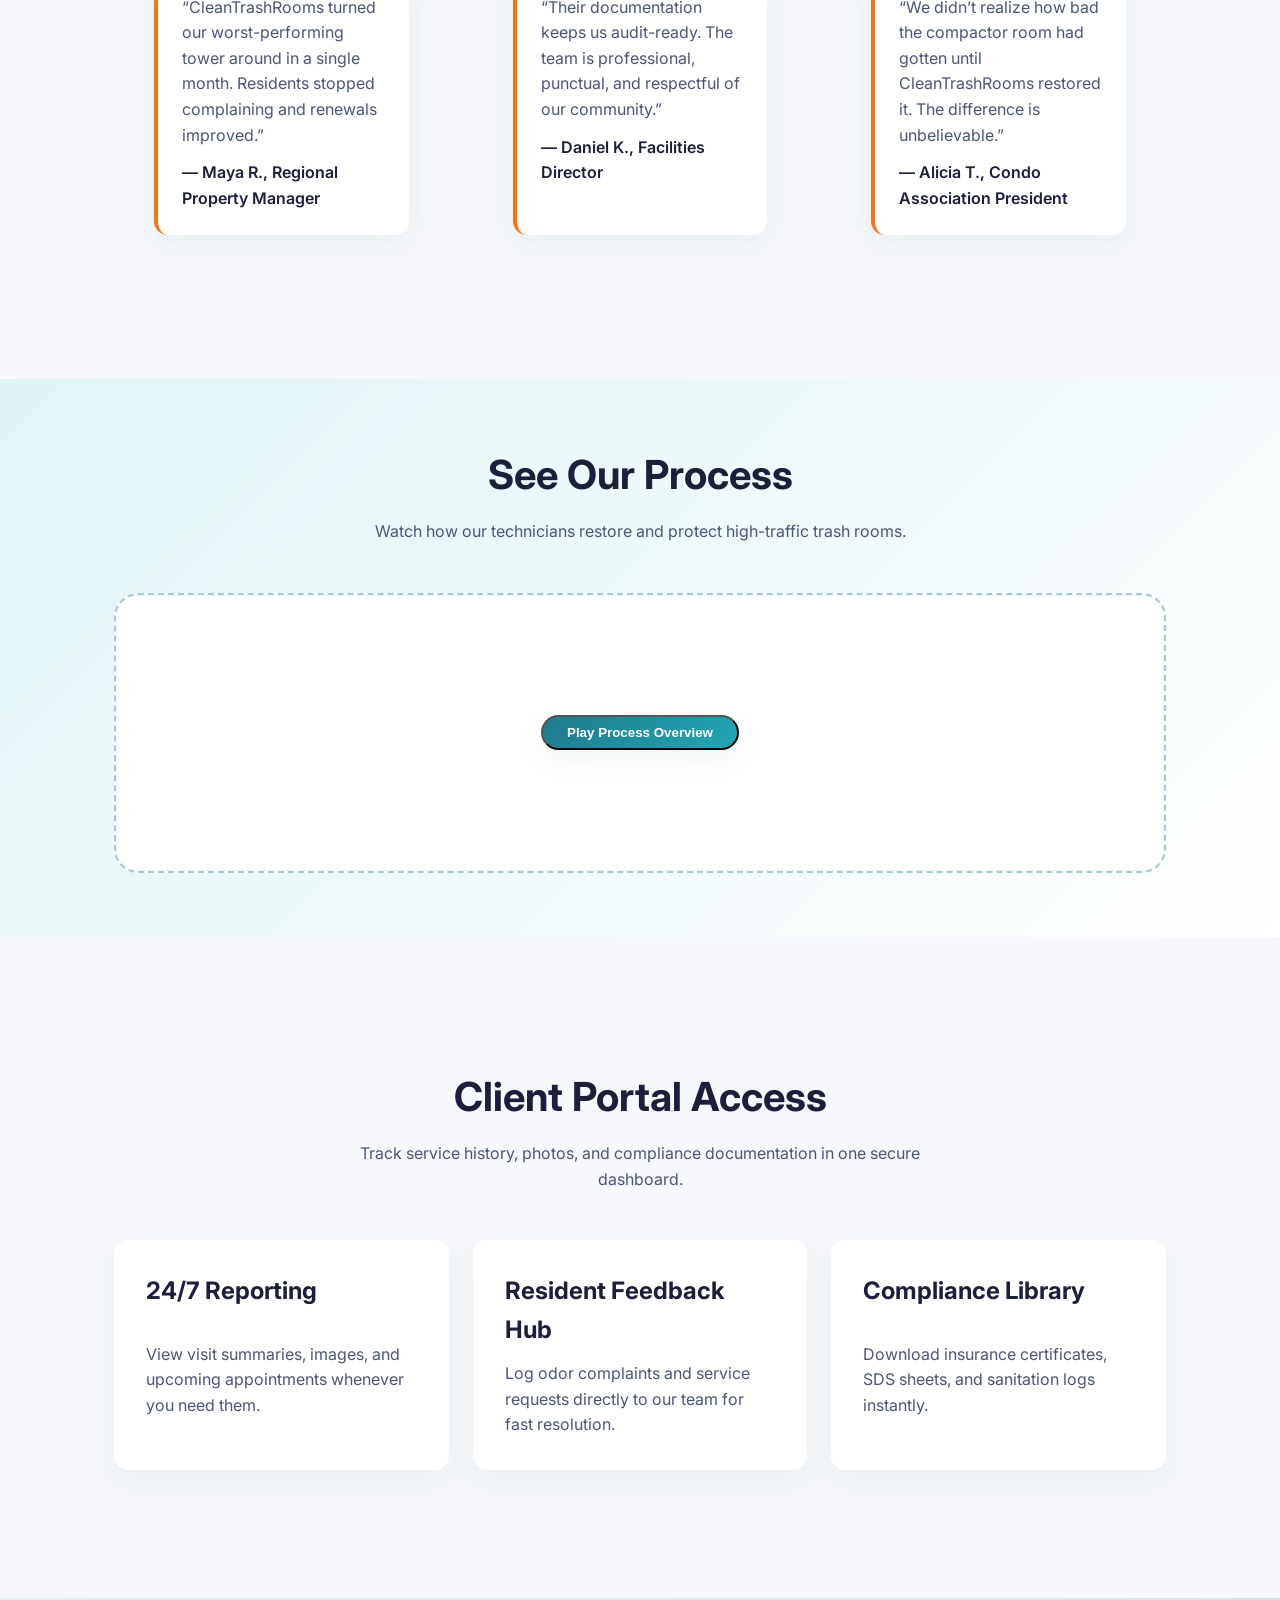
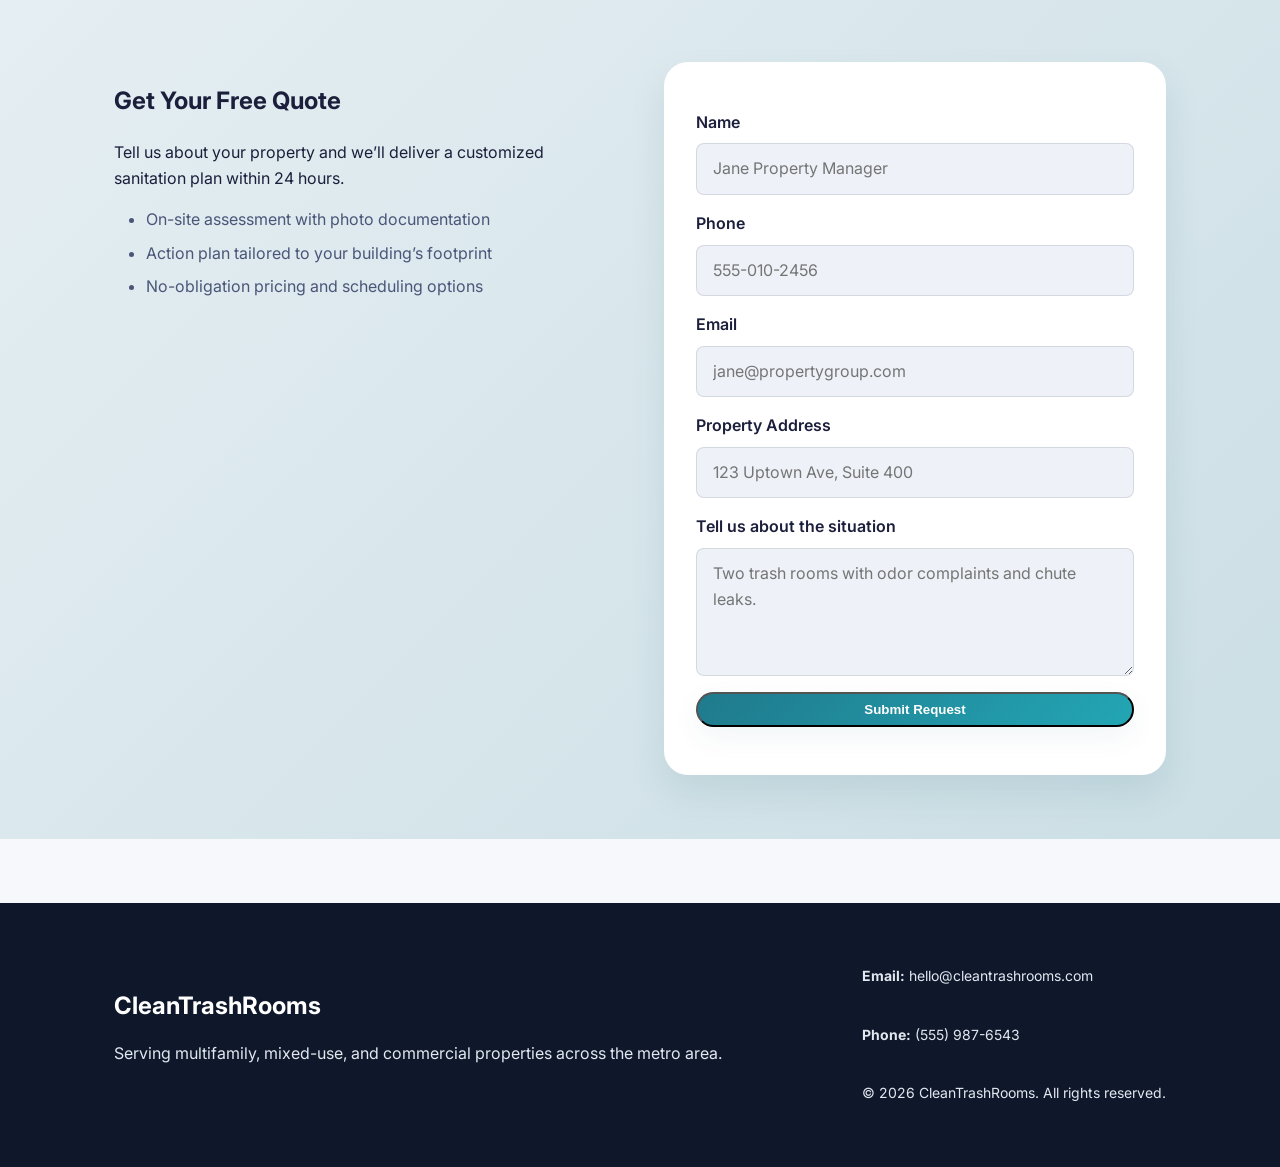
==== commit 16bbbd20: "Merge pull request #6 from mjcreativemedia/codex/update-package-cards-and-services-section Refresh p" ====
--- a/index.html
+++ b/index.html
@@ -12,7 +12,7 @@
     <div class="site-header__inner container">
       <div class="branding">
         <span class="logo">CleanTrashRooms</span>
-        <p class="tagline">Premium trash room restoration for commercial and multifamily properties.</p>
+        <p class="tagline">Daily professional cleaning for Chicago apartment buildings that keeps trash rooms spotless.</p>
       </div>
       <a class="btn btn-primary" href="#free-quote">Get Your Free Quote</a>
     </div>
@@ -22,16 +22,16 @@
     <section class="hero" id="hero">
       <div class="hero__grid container">
         <div class="hero__content">
-          <h1>CleanTrashRooms</h1>
-          <p class="hero__lead">Eliminate odors, grime, and hazardous buildup in your trash rooms with a specialty team that treats sanitation like a science.</p>
+          <h1>Stop Dealing with Disgusting Trash Rooms</h1>
+          <p class="hero__lead">Daily professional cleaning for Chicago apartment buildings that ends odor complaints, prevents pest issues, and keeps compliance simple.</p>
           <div class="hero__actions">
-            <a class="btn btn-primary" href="#free-quote">Schedule a walkthrough</a>
-            <a class="btn btn-secondary" href="#packages">View service packages</a>
+            <a class="btn btn-primary" href="#free-quote">Get Your Free Quote</a>
+            <a class="btn btn-secondary" href="#showcase">See Results</a>
           </div>
           <ul class="hero__highlights">
-            <li>Certified technicians with hospitality-level standards</li>
-            <li>Hospital-grade sanitizing, deodorizing, and sealing</li>
-            <li>Flexible scheduling that keeps residents happy</li>
+            <li>This isn't a janitor's job—trash rooms need specialists who sanitize, deodorize, and seal every surface.</li>
+            <li>Daily service keeps chutes, compactors, and waste areas spotless for Chicago residents and staff.</li>
+            <li>Detailed reporting proves results and keeps property teams ahead of complaints and inspections.</li>
           </ul>
         </div>
         <figure class="hero__media">
@@ -67,27 +67,24 @@
     <section class="problem-cycle" id="problem-cycle">
       <div class="container">
         <div class="section-heading">
-          <h2>How Trash Room Problems Escalate</h2>
-          <p>Interrupting the cycle early saves thousands in remediation costs and protects your reputation.</p>
+          <h2>You Know The Problem Too Well</h2>
+          <p>Your team opens the day by resetting every bin, wiping every surface, and neutralizing odors&mdash;only to watch the relief evaporate in a matter of hours.</p>
         </div>
         <ol class="timeline">
           <li>
-            <h3>Week 1: Surface grime appears</h3>
-            <p>Spills and leaks seep into porous surfaces, inviting bacteria and pests.</p>
+            <h3>6-8 AM Morning Clean&hellip;</h3>
+            <p>Fresh liners, disinfected chutes, and gleaming floors set the trash room up for success.</p>
           </li>
           <li>
-            <h3>Week 3: Odors spark complaints</h3>
-            <p>Uncontrolled odors migrate into hallways and elevators, lowering tenant satisfaction.</p>
+            <h3>2 PM Afternoon Chaos&hellip;</h3>
+            <p>Overflowing deliveries, leaking bags, and food waste undo the morning effort while complaints roll in.</p>
           </li>
           <li>
-            <h3>Week 6: Safety risks rise</h3>
-            <p>Mold, slippery floors, and pest activity create health violations and liability exposure.</p>
-          </li>
-          <li>
-            <h3>Week 8+: Costly damage accrues</h3>
-            <p>Corroded chutes, stained walls, and infested rooms require expensive overhauls.</p>
+            <h3>8 PM+ Evening Disaster&hellip;</h3>
+            <p>Bins are maxed out, odors creep into hallways, and you are planning another emergency clean.</p>
           </li>
         </ol>
+        <p class="timeline__summary">By sunrise it starts again, and your team repeats the same exhausting cycle.</p>
       </div>
     </section>
 
@@ -120,36 +117,45 @@
 
     <section class="specialty-comparison" id="specialty-service">
       <div class="container">
-        <div class="section-heading">
-          <h2>Why Specialty Service Matters</h2>
-          <p>Compare CleanTrashRooms with traditional janitorial crews.</p>
-        </div>
-        <div class="comparison-table" role="table" aria-label="Specialty service comparison">
-          <div class="comparison-table__row comparison-table__row--header" role="row">
-            <div class="comparison-table__cell" role="columnheader">Service Focus</div>
-            <div class="comparison-table__cell" role="columnheader">CleanTrashRooms</div>
-            <div class="comparison-table__cell" role="columnheader">Basic Janitorial</div>
-          </div>
-          <div class="comparison-table__row" role="row">
-            <div class="comparison-table__cell" role="cell">Trash room expertise</div>
-            <div class="comparison-table__cell" role="cell">Dedicated specialists, trained on chute and compactor systems.</div>
-            <div class="comparison-table__cell" role="cell">Generalists without equipment-specific knowledge.</div>
-          </div>
-          <div class="comparison-table__row" role="row">
-            <div class="comparison-table__cell" role="cell">Sanitization approach</div>
-            <div class="comparison-table__cell" role="cell">EPA-registered disinfectants and sealants tailored to porous surfaces.</div>
-            <div class="comparison-table__cell" role="cell">Mop-and-go cleaning that leaves biofilm behind.</div>
-          </div>
-          <div class="comparison-table__row" role="row">
-            <div class="comparison-table__cell" role="cell">Documentation</div>
-            <div class="comparison-table__cell" role="cell">Photo logs, condition reports, and compliance checklists every visit.</div>
-            <div class="comparison-table__cell" role="cell">Limited proof of work beyond sign-off sheets.</div>
-          </div>
-          <div class="comparison-table__row" role="row">
-            <div class="comparison-table__cell" role="cell">Response time</div>
-            <div class="comparison-table__cell" role="cell">Emergency support within 24 hours.</div>
-            <div class="comparison-table__cell" role="cell">Service availability tied to routine schedules.</div>
-          </div>
+        <div class="specialty-comparison__intro">
+          <h2>The Specialty You've Been Looking For</h2>
+          <p>
+            Trash rooms behave more like mechanical spaces than common areas. They demand trained technicians,
+            purpose-built chemistry, and proactive maintenance to avoid escalating repairs.
+            <span class="specialty-comparison__highlight">Prevention is always cheaper than emergency remediation.</span>
+          </p>
+        </div>
+        <div
+          class="specialty-comparison__grid"
+          role="group"
+          aria-label="Comparison of outcomes with and without CleanTrashRooms"
+        >
+          <article class="specialty-comparison__column specialty-comparison__column--without">
+            <h3>Without a Specialty Partner</h3>
+            <ul class="specialty-comparison__list">
+              <li>Reactive cleanup only after odor complaints hit your inbox.</li>
+              <li>Standard janitorial supplies that can't neutralize biofilm or pests.</li>
+              <li>No documentation trail for inspections or ownership updates.</li>
+              <li>Unexpected shutdowns when chute and compactor issues escalate.</li>
+            </ul>
+            <p class="specialty-comparison__cost">
+              <span class="specialty-comparison__cost-label">Total Cost Pressure</span>
+              <span class="specialty-comparison__indicator specialty-comparison__indicator--high">High</span>
+            </p>
+          </article>
+          <article class="specialty-comparison__column specialty-comparison__column--with">
+            <h3>With CleanTrashRooms</h3>
+            <ul class="specialty-comparison__list">
+              <li>Scheduled sanitizing, sealing, and odor control before complaints start.</li>
+              <li>Technicians trained on chute, compactor, and ventilation systems.</li>
+              <li>Photo reports, compliance logs, and recommendations every visit.</li>
+              <li>Consistent resident satisfaction and fewer emergency vendor calls.</li>
+            </ul>
+            <p class="specialty-comparison__cost">
+              <span class="specialty-comparison__cost-label">Total Cost Pressure</span>
+              <span class="specialty-comparison__indicator specialty-comparison__indicator--low">Low</span>
+            </p>
+          </article>
         </div>
       </div>
     </section>
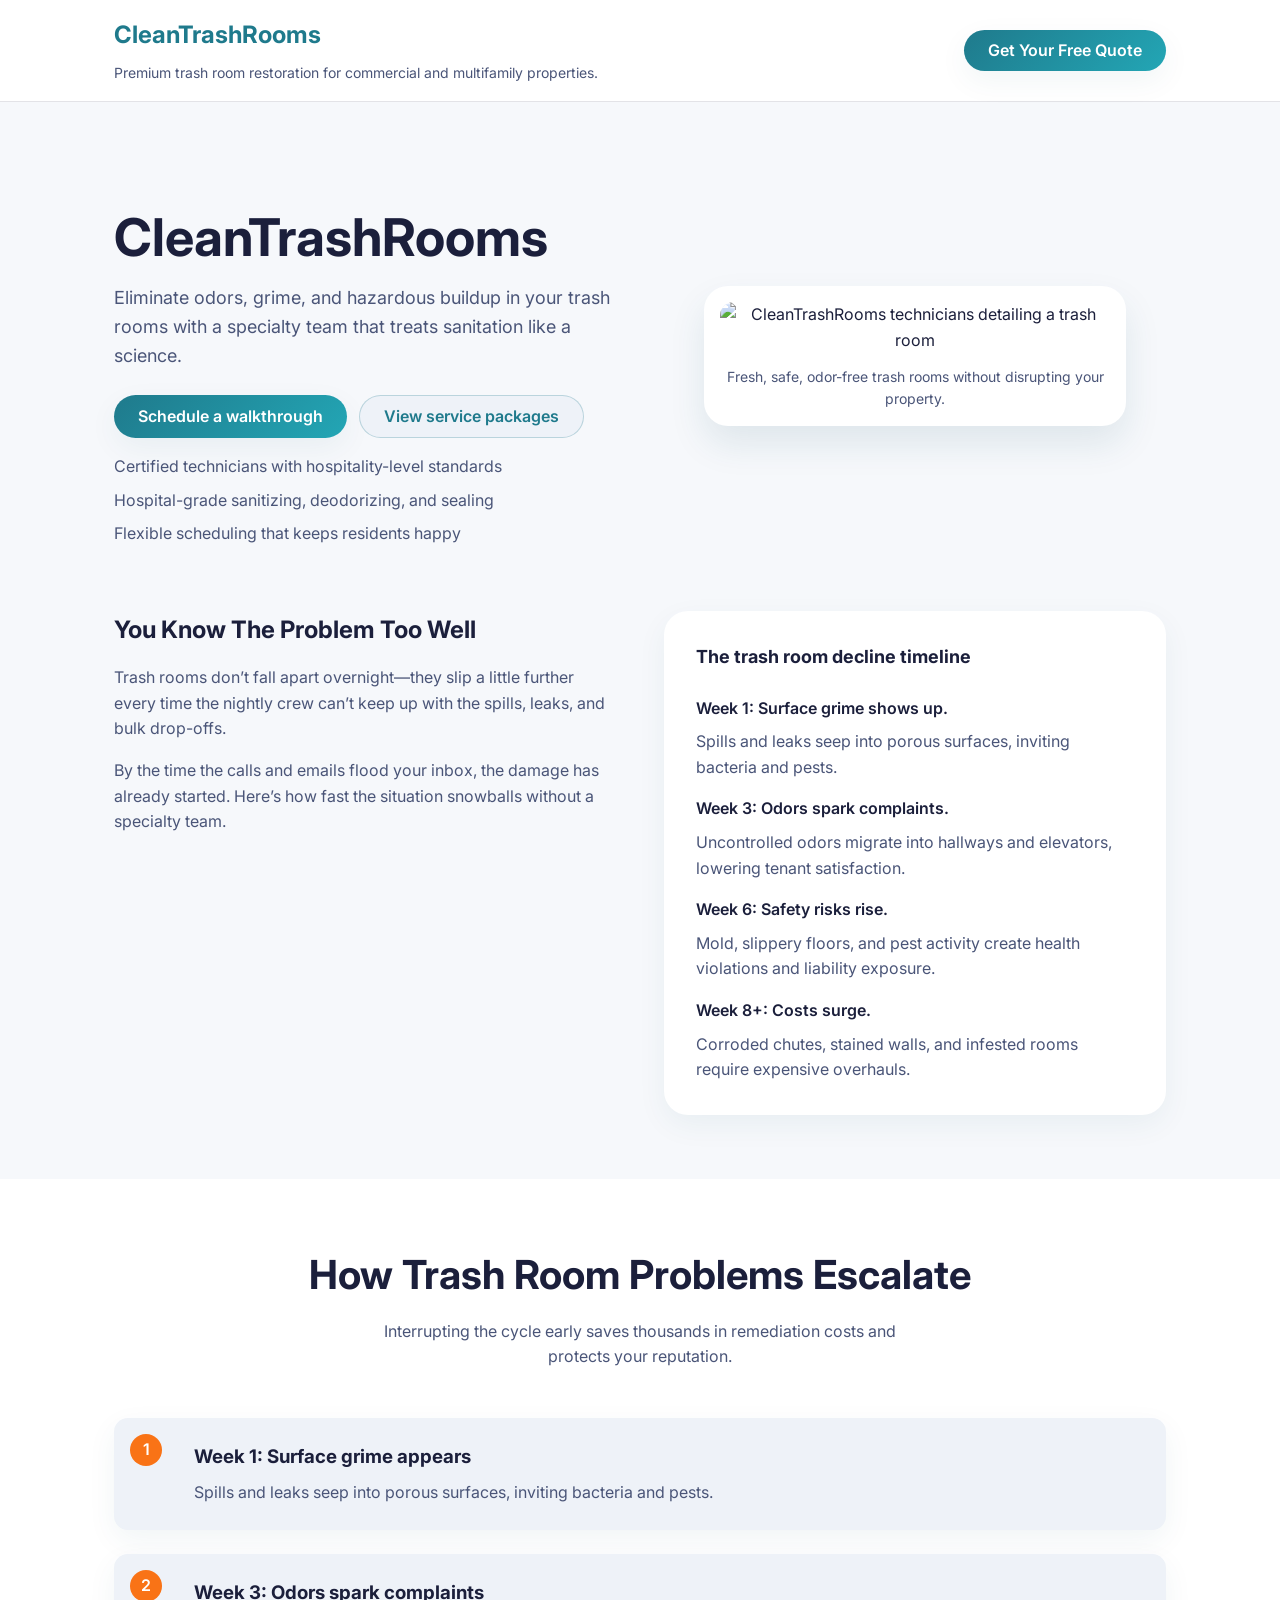
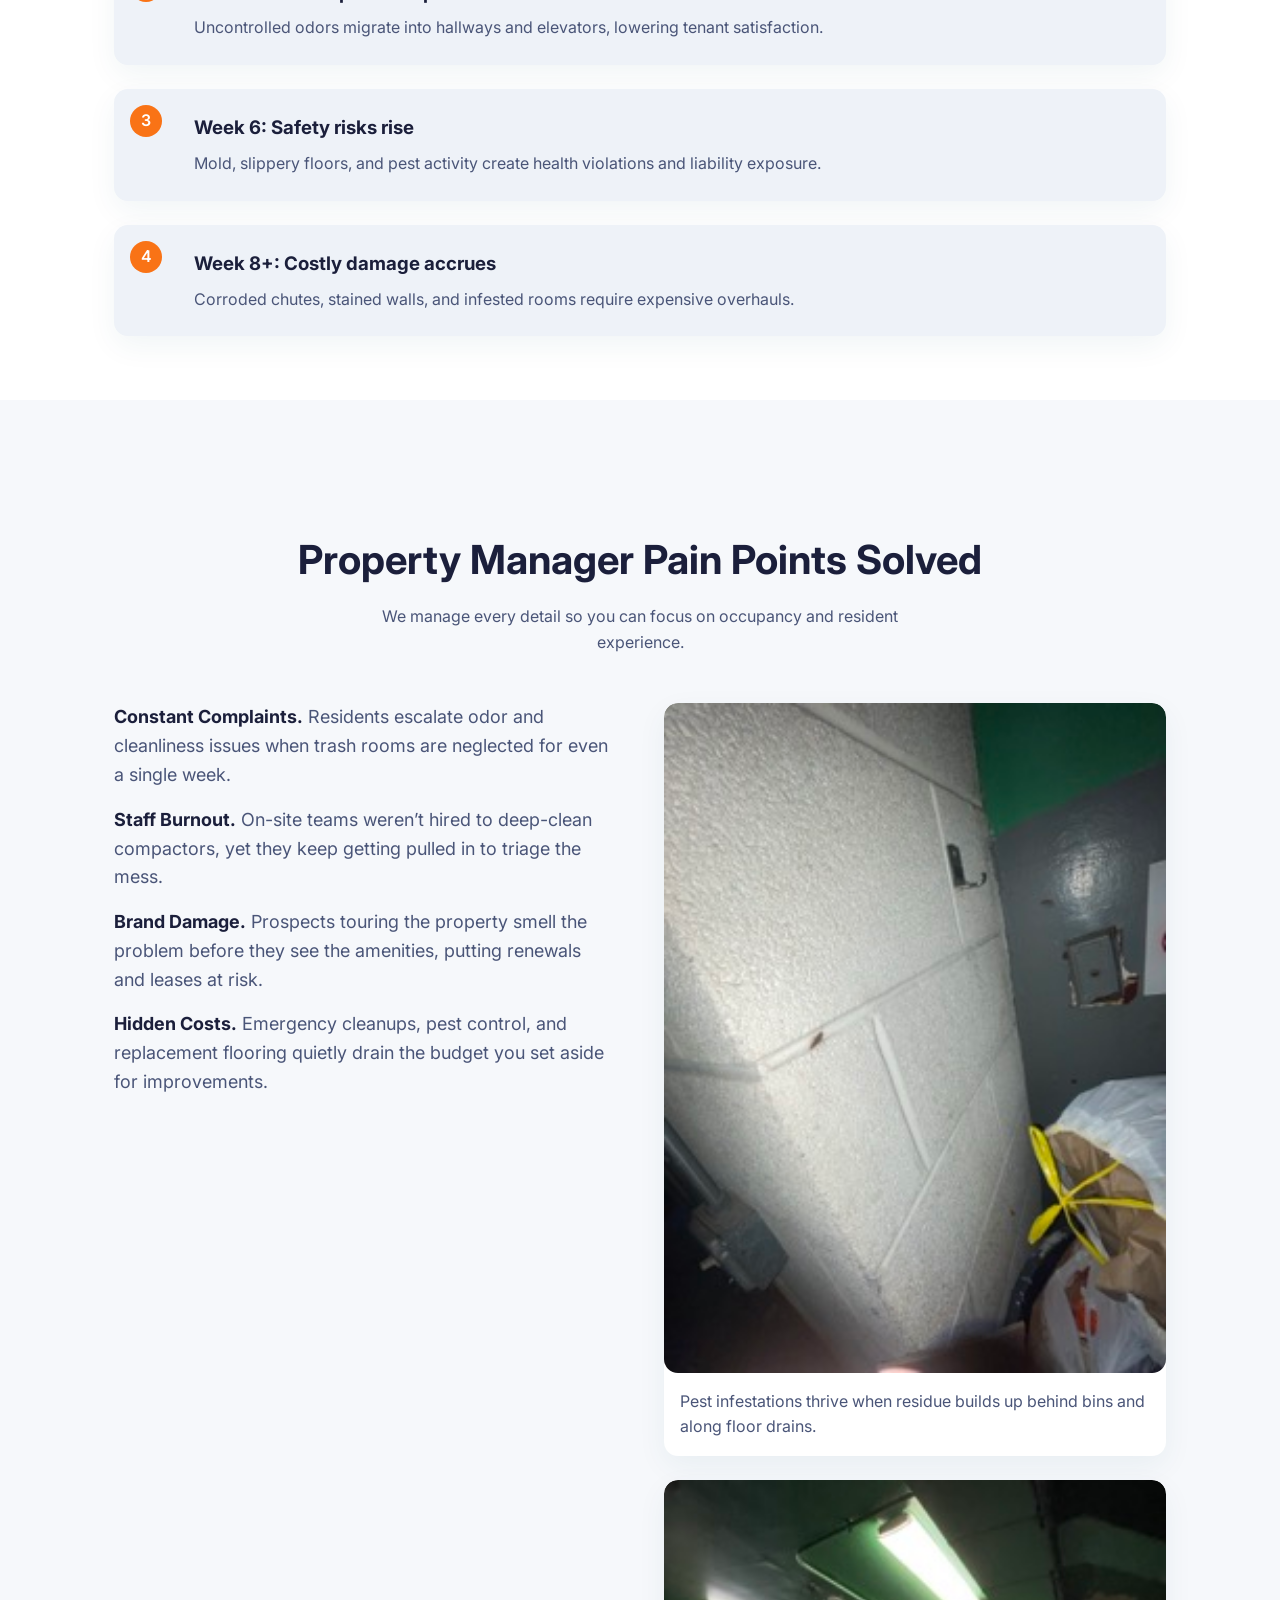
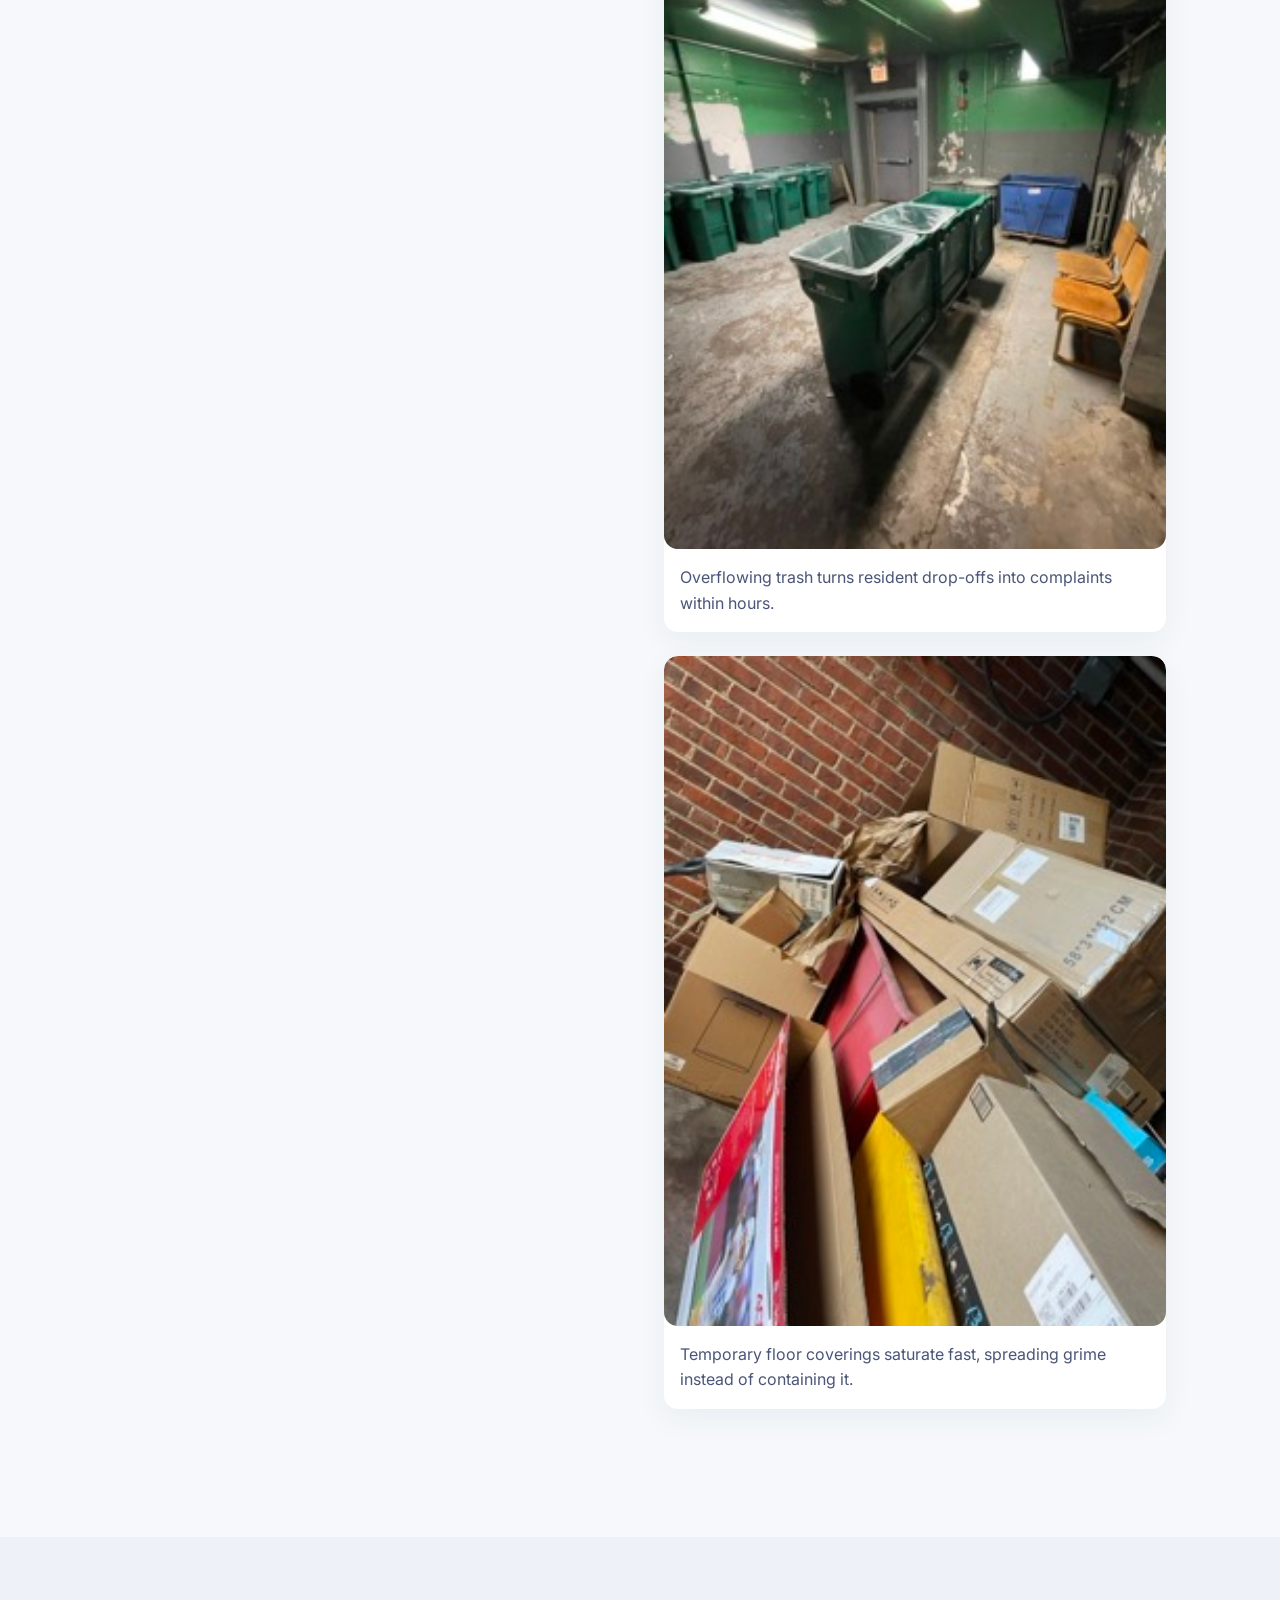
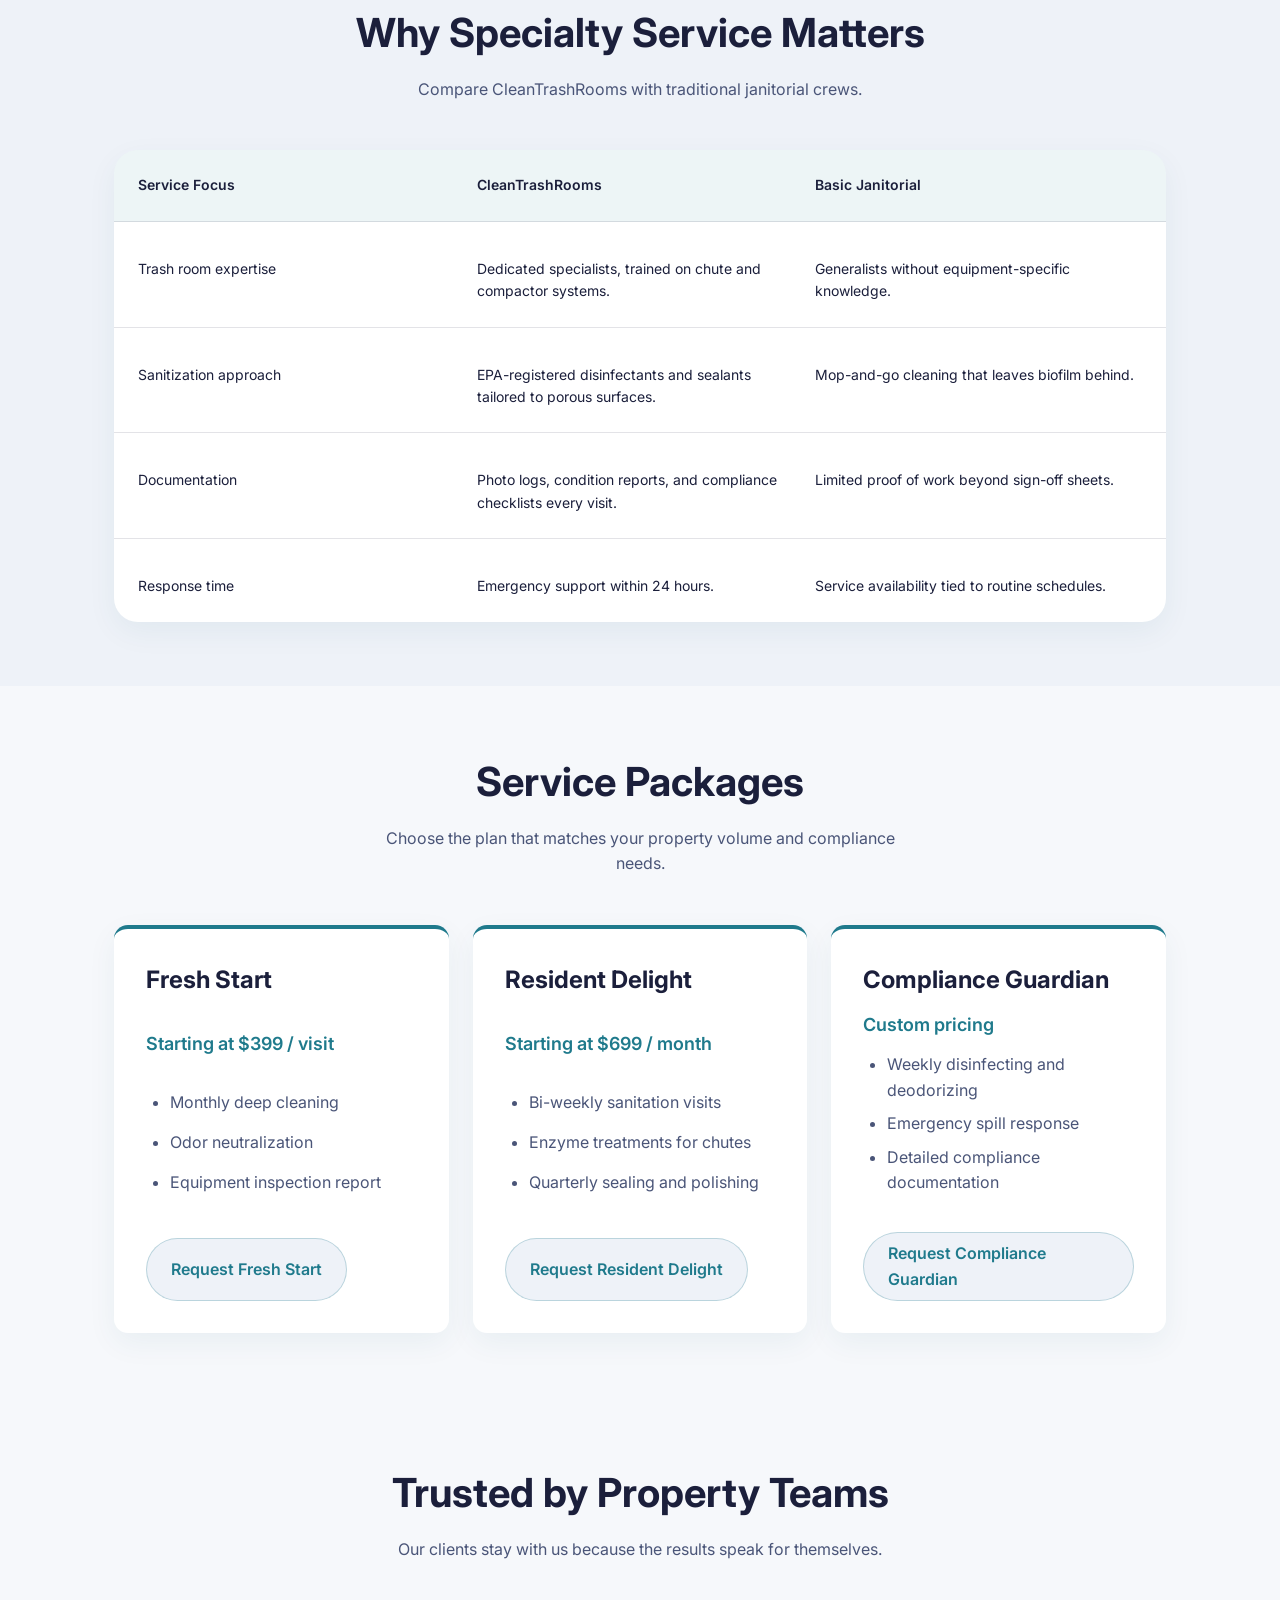
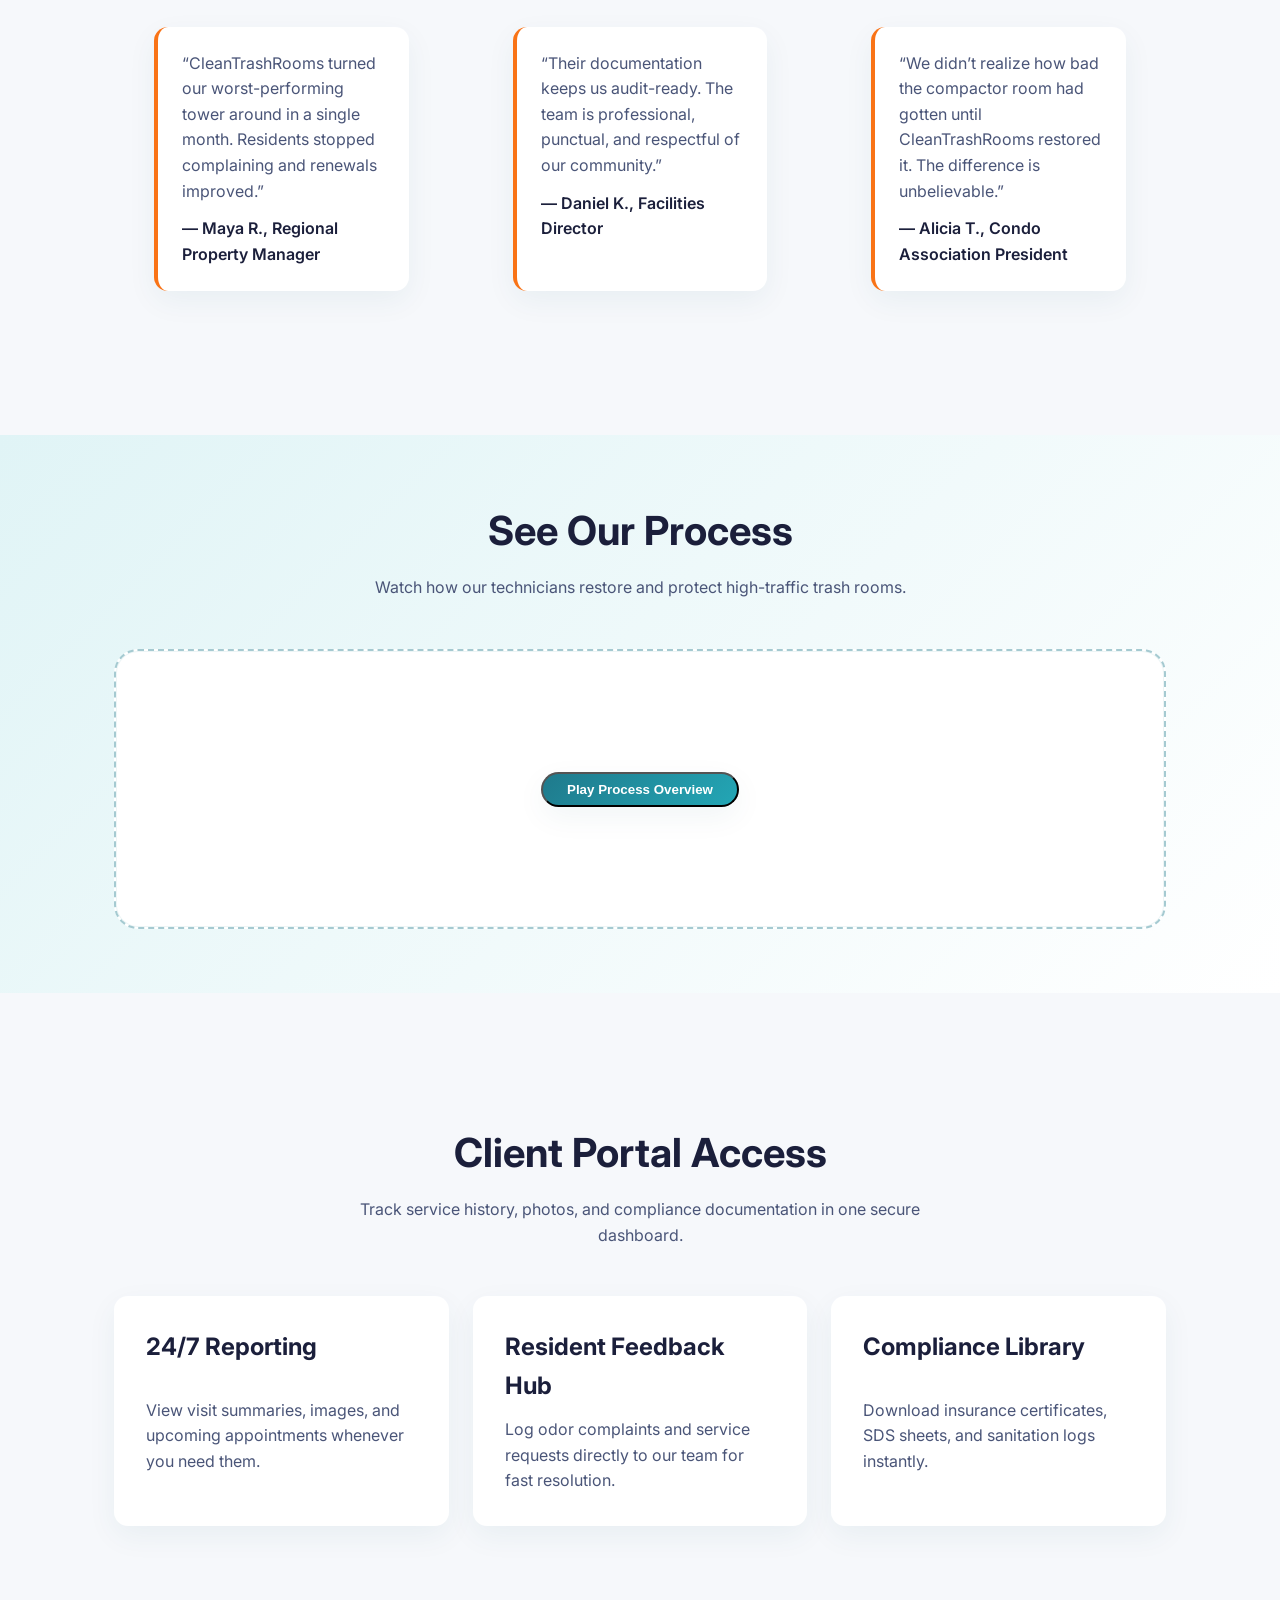
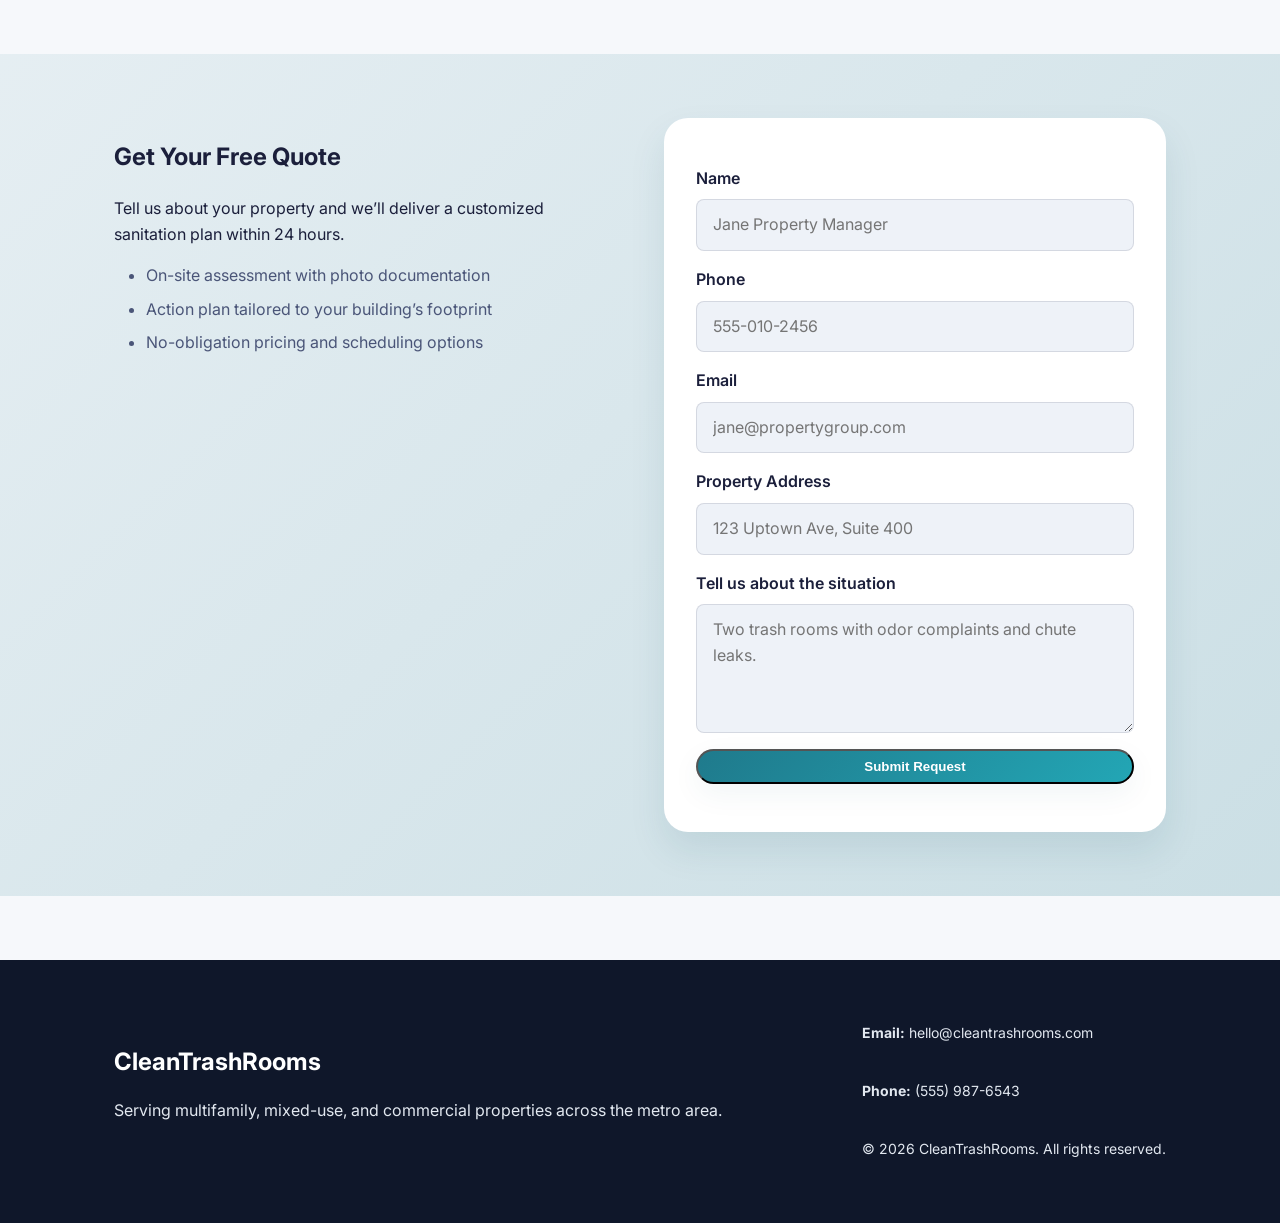
==== commit df8d2bbb: "Update problem awareness and pain points content" ====
--- a/index.html
+++ b/index.html
@@ -12,7 +12,7 @@
     <div class="site-header__inner container">
       <div class="branding">
         <span class="logo">CleanTrashRooms</span>
-        <p class="tagline">Daily professional cleaning for Chicago apartment buildings that keeps trash rooms spotless.</p>
+        <p class="tagline">Premium trash room restoration for commercial and multifamily properties.</p>
       </div>
       <a class="btn btn-primary" href="#free-quote">Get Your Free Quote</a>
     </div>
@@ -22,16 +22,16 @@
     <section class="hero" id="hero">
       <div class="hero__grid container">
         <div class="hero__content">
-          <h1>Stop Dealing with Disgusting Trash Rooms</h1>
-          <p class="hero__lead">Daily professional cleaning for Chicago apartment buildings that ends odor complaints, prevents pest issues, and keeps compliance simple.</p>
+          <h1>CleanTrashRooms</h1>
+          <p class="hero__lead">Eliminate odors, grime, and hazardous buildup in your trash rooms with a specialty team that treats sanitation like a science.</p>
           <div class="hero__actions">
-            <a class="btn btn-primary" href="#free-quote">Get Your Free Quote</a>
-            <a class="btn btn-secondary" href="#showcase">See Results</a>
+            <a class="btn btn-primary" href="#free-quote">Schedule a walkthrough</a>
+            <a class="btn btn-secondary" href="#packages">View service packages</a>
           </div>
           <ul class="hero__highlights">
-            <li>This isn't a janitor's job—trash rooms need specialists who sanitize, deodorize, and seal every surface.</li>
-            <li>Daily service keeps chutes, compactors, and waste areas spotless for Chicago residents and staff.</li>
-            <li>Detailed reporting proves results and keeps property teams ahead of complaints and inspections.</li>
+            <li>Certified technicians with hospitality-level standards</li>
+            <li>Hospital-grade sanitizing, deodorizing, and sealing</li>
+            <li>Flexible scheduling that keeps residents happy</li>
           </ul>
         </div>
         <figure class="hero__media">
@@ -43,23 +43,33 @@
 
     <section class="before-after" id="showcase">
       <div class="container">
-        <div class="section-heading">
-          <h2>Before &amp; After Showcase</h2>
-          <p>See how CleanTrashRooms transforms high-traffic trash rooms into spotless, odor-neutral spaces that residents appreciate.</p>
-        </div>
-        <div class="before-after__gallery">
-          <figure class="before-after__item">
-            <img src="https://via.placeholder.com/560x420?text=Before" alt="Trash room with overflowing bins and grime" />
-            <figcaption>Before: build-up, pests, and safety hazards.</figcaption>
-          </figure>
-          <figure class="before-after__item">
-            <img src="https://via.placeholder.com/560x420?text=After" alt="Sparkling clean trash room after professional cleaning" />
-            <figcaption>After: disinfected, sealed, and fresh.</figcaption>
-          </figure>
-          <figure class="before-after__item">
-            <img src="https://via.placeholder.com/560x420?text=Odor+Neutralized" alt="Technician applying odor control treatment" />
-            <figcaption>Odor-neutralizing treatments keep complaints away.</figcaption>
-          </figure>
+        <div class="before-after__layout">
+          <div class="before-after__copy">
+            <h2>You Know The Problem Too Well</h2>
+            <p>Trash rooms don’t fall apart overnight—they slip a little further every time the nightly crew can’t keep up with the spills, leaks, and bulk drop-offs.</p>
+            <p>By the time the calls and emails flood your inbox, the damage has already started. Here’s how fast the situation snowballs without a specialty team.</p>
+          </div>
+          <div class="before-after__list">
+            <h3 class="before-after__list-heading">The trash room decline timeline</h3>
+            <ul class="before-after__timeline" aria-label="Trash room deterioration timeline">
+              <li>
+                <strong>Week 1: Surface grime shows up.</strong>
+                <span>Spills and leaks seep into porous surfaces, inviting bacteria and pests.</span>
+              </li>
+              <li>
+                <strong>Week 3: Odors spark complaints.</strong>
+                <span>Uncontrolled odors migrate into hallways and elevators, lowering tenant satisfaction.</span>
+              </li>
+              <li>
+                <strong>Week 6: Safety risks rise.</strong>
+                <span>Mold, slippery floors, and pest activity create health violations and liability exposure.</span>
+              </li>
+              <li>
+                <strong>Week 8+: Costs surge.</strong>
+                <span>Corroded chutes, stained walls, and infested rooms require expensive overhauls.</span>
+              </li>
+            </ul>
+          </div>
         </div>
       </div>
     </section>
@@ -67,24 +77,27 @@
     <section class="problem-cycle" id="problem-cycle">
       <div class="container">
         <div class="section-heading">
-          <h2>You Know The Problem Too Well</h2>
-          <p>Your team opens the day by resetting every bin, wiping every surface, and neutralizing odors&mdash;only to watch the relief evaporate in a matter of hours.</p>
+          <h2>How Trash Room Problems Escalate</h2>
+          <p>Interrupting the cycle early saves thousands in remediation costs and protects your reputation.</p>
         </div>
         <ol class="timeline">
           <li>
-            <h3>6-8 AM Morning Clean&hellip;</h3>
-            <p>Fresh liners, disinfected chutes, and gleaming floors set the trash room up for success.</p>
+            <h3>Week 1: Surface grime appears</h3>
+            <p>Spills and leaks seep into porous surfaces, inviting bacteria and pests.</p>
           </li>
           <li>
-            <h3>2 PM Afternoon Chaos&hellip;</h3>
-            <p>Overflowing deliveries, leaking bags, and food waste undo the morning effort while complaints roll in.</p>
+            <h3>Week 3: Odors spark complaints</h3>
+            <p>Uncontrolled odors migrate into hallways and elevators, lowering tenant satisfaction.</p>
           </li>
           <li>
-            <h3>8 PM+ Evening Disaster&hellip;</h3>
-            <p>Bins are maxed out, odors creep into hallways, and you are planning another emergency clean.</p>
+            <h3>Week 6: Safety risks rise</h3>
+            <p>Mold, slippery floors, and pest activity create health violations and liability exposure.</p>
+          </li>
+          <li>
+            <h3>Week 8+: Costly damage accrues</h3>
+            <p>Corroded chutes, stained walls, and infested rooms require expensive overhauls.</p>
           </li>
         </ol>
-        <p class="timeline__summary">By sunrise it starts again, and your team repeats the same exhausting cycle.</p>
       </div>
     </section>
 
@@ -94,68 +107,63 @@
           <h2>Property Manager Pain Points Solved</h2>
           <p>We manage every detail so you can focus on occupancy and resident experience.</p>
         </div>
-        <div class="card-grid">
-          <article class="card">
-            <h3>Odor Control</h3>
-            <p>Medical-grade deodorizing treatments keep hallways and elevators smelling fresh around the clock.</p>
-          </article>
-          <article class="card">
-            <h3>Pest Prevention</h3>
-            <p>Sanitizing protocols and enzyme treatments deter rodents and insects before they invade units.</p>
-          </article>
-          <article class="card">
-            <h3>Regulatory Compliance</h3>
-            <p>Detailed reporting documents every visit, supporting health inspections and compliance requirements.</p>
-          </article>
-          <article class="card">
-            <h3>Resident Satisfaction</h3>
-            <p>Flexible night and weekend scheduling eliminates disruptions and keeps complaints off your desk.</p>
-          </article>
+        <div class="pain-points__content">
+          <div class="pain-points__copy">
+            <p><strong>Constant Complaints.</strong> Residents escalate odor and cleanliness issues when trash rooms are neglected for even a single week.</p>
+            <p><strong>Staff Burnout.</strong> On-site teams weren’t hired to deep-clean compactors, yet they keep getting pulled in to triage the mess.</p>
+            <p><strong>Brand Damage.</strong> Prospects touring the property smell the problem before they see the amenities, putting renewals and leases at risk.</p>
+            <p><strong>Hidden Costs.</strong> Emergency cleanups, pest control, and replacement flooring quietly drain the budget you set aside for improvements.</p>
+          </div>
+          <div class="pain-points__gallery" aria-label="Trash room problem imagery">
+            <figure>
+              <img src="assets/images/roach.jpeg" alt="Cockroaches clustering around a trash room floor drain" />
+              <figcaption>Pest infestations thrive when residue builds up behind bins and along floor drains.</figcaption>
+            </figure>
+            <figure>
+              <img src="assets/images/before00002.jpeg" alt="Overflowing trash bins spilling bags across the compactor room floor" />
+              <figcaption>Overflowing trash turns resident drop-offs into complaints within hours.</figcaption>
+            </figure>
+            <figure>
+              <img src="assets/images/cardboard.jpeg" alt="Soaked cardboard sheets laid across a trash room floor" />
+              <figcaption>Temporary floor coverings saturate fast, spreading grime instead of containing it.</figcaption>
+            </figure>
+          </div>
         </div>
       </div>
     </section>
 
     <section class="specialty-comparison" id="specialty-service">
       <div class="container">
-        <div class="specialty-comparison__intro">
-          <h2>The Specialty You've Been Looking For</h2>
-          <p>
-            Trash rooms behave more like mechanical spaces than common areas. They demand trained technicians,
-            purpose-built chemistry, and proactive maintenance to avoid escalating repairs.
-            <span class="specialty-comparison__highlight">Prevention is always cheaper than emergency remediation.</span>
-          </p>
-        </div>
-        <div
-          class="specialty-comparison__grid"
-          role="group"
-          aria-label="Comparison of outcomes with and without CleanTrashRooms"
-        >
-          <article class="specialty-comparison__column specialty-comparison__column--without">
-            <h3>Without a Specialty Partner</h3>
-            <ul class="specialty-comparison__list">
-              <li>Reactive cleanup only after odor complaints hit your inbox.</li>
-              <li>Standard janitorial supplies that can't neutralize biofilm or pests.</li>
-              <li>No documentation trail for inspections or ownership updates.</li>
-              <li>Unexpected shutdowns when chute and compactor issues escalate.</li>
-            </ul>
-            <p class="specialty-comparison__cost">
-              <span class="specialty-comparison__cost-label">Total Cost Pressure</span>
-              <span class="specialty-comparison__indicator specialty-comparison__indicator--high">High</span>
-            </p>
-          </article>
-          <article class="specialty-comparison__column specialty-comparison__column--with">
-            <h3>With CleanTrashRooms</h3>
-            <ul class="specialty-comparison__list">
-              <li>Scheduled sanitizing, sealing, and odor control before complaints start.</li>
-              <li>Technicians trained on chute, compactor, and ventilation systems.</li>
-              <li>Photo reports, compliance logs, and recommendations every visit.</li>
-              <li>Consistent resident satisfaction and fewer emergency vendor calls.</li>
-            </ul>
-            <p class="specialty-comparison__cost">
-              <span class="specialty-comparison__cost-label">Total Cost Pressure</span>
-              <span class="specialty-comparison__indicator specialty-comparison__indicator--low">Low</span>
-            </p>
-          </article>
+        <div class="section-heading">
+          <h2>Why Specialty Service Matters</h2>
+          <p>Compare CleanTrashRooms with traditional janitorial crews.</p>
+        </div>
+        <div class="comparison-table" role="table" aria-label="Specialty service comparison">
+          <div class="comparison-table__row comparison-table__row--header" role="row">
+            <div class="comparison-table__cell" role="columnheader">Service Focus</div>
+            <div class="comparison-table__cell" role="columnheader">CleanTrashRooms</div>
+            <div class="comparison-table__cell" role="columnheader">Basic Janitorial</div>
+          </div>
+          <div class="comparison-table__row" role="row">
+            <div class="comparison-table__cell" role="cell">Trash room expertise</div>
+            <div class="comparison-table__cell" role="cell">Dedicated specialists, trained on chute and compactor systems.</div>
+            <div class="comparison-table__cell" role="cell">Generalists without equipment-specific knowledge.</div>
+          </div>
+          <div class="comparison-table__row" role="row">
+            <div class="comparison-table__cell" role="cell">Sanitization approach</div>
+            <div class="comparison-table__cell" role="cell">EPA-registered disinfectants and sealants tailored to porous surfaces.</div>
+            <div class="comparison-table__cell" role="cell">Mop-and-go cleaning that leaves biofilm behind.</div>
+          </div>
+          <div class="comparison-table__row" role="row">
+            <div class="comparison-table__cell" role="cell">Documentation</div>
+            <div class="comparison-table__cell" role="cell">Photo logs, condition reports, and compliance checklists every visit.</div>
+            <div class="comparison-table__cell" role="cell">Limited proof of work beyond sign-off sheets.</div>
+          </div>
+          <div class="comparison-table__row" role="row">
+            <div class="comparison-table__cell" role="cell">Response time</div>
+            <div class="comparison-table__cell" role="cell">Emergency support within 24 hours.</div>
+            <div class="comparison-table__cell" role="cell">Service availability tied to routine schedules.</div>
+          </div>
         </div>
       </div>
     </section>
@@ -168,55 +176,35 @@
         </div>
         <div class="card-grid card-grid--packages">
           <article class="card card--package">
-            <h3>Daily Reset</h3>
-            <p class="package-price">Starting at $149 / day</p>
+            <h3>Fresh Start</h3>
+            <p class="package-price">Starting at $399 / visit</p>
             <ul>
-              <li>Daily trash room disinfecting and deodorizing</li>
-              <li>Liner replacement and bin staging support</li>
-              <li>Quick response touch-ups between hauler visits</li>
-            </ul>
-            <a class="btn btn-secondary" href="#free-quote">Get Quote for Daily Reset</a>
+              <li>Monthly deep cleaning</li>
+              <li>Odor neutralization</li>
+              <li>Equipment inspection report</li>
+            </ul>
+            <a class="btn btn-secondary" href="#free-quote">Request Fresh Start</a>
           </article>
           <article class="card card--package">
-            <h3>3x Weekly</h3>
-            <p class="package-price">Starting at $429 / month</p>
+            <h3>Resident Delight</h3>
+            <p class="package-price">Starting at $699 / month</p>
             <ul>
-              <li>Three scheduled sanitation visits every week</li>
-              <li>Enzyme chute treatments with each service</li>
-              <li>Weekly condition reporting with action items</li>
-            </ul>
-            <a class="btn btn-secondary" href="#free-quote">Get Quote for 3x Weekly</a>
+              <li>Bi-weekly sanitation visits</li>
+              <li>Enzyme treatments for chutes</li>
+              <li>Quarterly sealing and polishing</li>
+            </ul>
+            <a class="btn btn-secondary" href="#free-quote">Request Resident Delight</a>
           </article>
           <article class="card card--package">
-            <h3>Summer Intensive</h3>
-            <p class="package-price">Starting at $1,199 / program</p>
+            <h3>Compliance Guardian</h3>
+            <p class="package-price">Custom pricing</p>
             <ul>
-              <li>High-season deep cleaning and sealing rotation</li>
-              <li>Mid-season odor neutralization reinforcement</li>
-              <li>Post-season reset with documentation package</li>
-            </ul>
-            <a class="btn btn-secondary" href="#free-quote">Plan My Summer Intensive</a>
-          </article>
-        </div>
-        <div class="additional-services">
-          <h3>Additional Services</h3>
-          <div class="card-grid card-grid--packages">
-            <article class="card card--package">
-              <h4>Deep Clean</h4>
-              <p class="package-price">$599 per visit</p>
-              <p>Comprehensive pressure washing, degreasing, and sealing for neglected rooms.</p>
-            </article>
-            <article class="card card--package">
-              <h4>Overflow Pickups</h4>
-              <p class="package-price">$129 per call</p>
-              <p>On-demand removal of excess waste and bulky items between scheduled hauls.</p>
-            </article>
-            <article class="card card--package">
-              <h4>Emergency Service</h4>
-              <p class="package-price">$249 dispatch fee</p>
-              <p>Rapid response for spills, leaks, and odor events that can’t wait for the next visit.</p>
-            </article>
-          </div>
+              <li>Weekly disinfecting and deodorizing</li>
+              <li>Emergency spill response</li>
+              <li>Detailed compliance documentation</li>
+            </ul>
+            <a class="btn btn-secondary" href="#free-quote">Request Compliance Guardian</a>
+          </article>
         </div>
       </div>
     </section>
--- a/assets/css/main.css
+++ b/assets/css/main.css
@@ -179,23 +179,61 @@
   color: var(--color-text-muted);
 }
 
-.before-after__gallery {
+.before-after__layout {
+  display: grid;
+  gap: var(--space-2xl);
+  align-items: start;
+  grid-template-columns: repeat(auto-fit, minmax(280px, 1fr));
+}
+
+.before-after__copy {
+  display: grid;
+  gap: var(--space-md);
+}
+
+.before-after__copy h2 {
+  margin: 0;
+}
+
+.before-after__copy p {
+  margin: 0;
+  color: var(--color-text-muted);
+}
+
+.before-after__list {
+  background: var(--color-surface);
+  border-radius: var(--radius-lg);
+  box-shadow: var(--shadow-sm);
+  padding: var(--space-xl);
   display: grid;
   gap: var(--space-lg);
-  grid-template-columns: repeat(auto-fit, minmax(240px, 1fr));
-}
-
-.before-after__item {
-  background: var(--color-surface);
-  padding: var(--space-md);
-  border-radius: var(--radius-md);
-  box-shadow: var(--shadow-sm);
-}
-
-.before-after__item figcaption {
-  margin-top: var(--space-sm);
-  color: var(--color-text-muted);
-  text-align: center;
+}
+
+.before-after__list-heading {
+  margin: 0;
+  font-size: var(--font-size-lg);
+}
+
+.before-after__timeline {
+  list-style: none;
+  margin: 0;
+  padding: 0;
+  display: grid;
+  gap: var(--space-md);
+}
+
+.before-after__timeline li {
+  display: grid;
+  gap: var(--space-xs);
+}
+
+.before-after__timeline strong {
+  font-weight: 600;
+  color: var(--color-text);
+}
+
+.before-after__timeline span {
+  color: var(--color-text-muted);
 }
 
 .problem-cycle {
@@ -252,6 +290,53 @@
   padding-block: var(--space-3xl);
 }
 
+.pain-points__content {
+  display: grid;
+  gap: var(--space-2xl);
+  align-items: start;
+  grid-template-columns: repeat(auto-fit, minmax(280px, 1fr));
+}
+
+.pain-points__copy {
+  display: grid;
+  gap: var(--space-md);
+  font-size: var(--font-size-lg);
+}
+
+.pain-points__copy p {
+  margin: 0;
+  color: var(--color-text-muted);
+}
+
+.pain-points__copy strong {
+  color: var(--color-text);
+}
+
+.pain-points__gallery {
+  display: grid;
+  gap: var(--space-lg);
+}
+
+.pain-points__gallery figure {
+  margin: 0;
+  background: var(--color-surface);
+  border-radius: var(--radius-md);
+  box-shadow: var(--shadow-sm);
+  overflow: hidden;
+}
+
+.pain-points__gallery img {
+  width: 100%;
+  height: auto;
+  display: block;
+}
+
+.pain-points__gallery figcaption {
+  margin: 0;
+  padding: var(--space-md);
+  color: var(--color-text-muted);
+}
+
 .card-grid {
   display: grid;
   gap: var(--space-lg);
@@ -289,104 +374,35 @@
   padding-block: var(--space-3xl);
 }
 
-.specialty-comparison__intro {
-  text-align: center;
+.comparison-table {
   display: grid;
   gap: var(--space-sm);
-  margin-bottom: var(--space-2xl);
-}
-
-.specialty-comparison__intro h2 {
-  margin: 0;
-  font-family: var(--font-family-heading);
-  font-size: clamp(var(--font-size-2xl), 2.4vw + 1rem, var(--font-size-3xl));
-}
-
-.specialty-comparison__intro p {
-  margin: 0 auto;
-  max-width: 60ch;
-  color: var(--color-text-muted);
-}
-
-.specialty-comparison__highlight {
-  display: inline-block;
-  margin-top: var(--space-sm);
-  padding: var(--space-xxs) var(--space-sm);
-  border-radius: var(--radius-sm);
-  background: rgba(31, 122, 140, 0.14);
-  color: var(--color-primary);
+  background: var(--color-surface);
+  border-radius: var(--radius-lg);
+  box-shadow: var(--shadow-sm);
+  overflow: hidden;
+}
+
+.comparison-table__row {
+  display: grid;
+  grid-template-columns: repeat(3, minmax(0, 1fr));
+  gap: var(--space-sm);
+  padding: var(--space-lg);
+  border-bottom: 1px solid var(--color-border);
+}
+
+.comparison-table__row:last-child {
+  border-bottom: none;
+}
+
+.comparison-table__row--header {
+  background: rgba(31, 122, 140, 0.08);
   font-weight: 600;
 }
 
-.specialty-comparison__grid {
-  display: grid;
-  gap: var(--space-lg);
-  grid-template-columns: repeat(auto-fit, minmax(260px, 1fr));
-}
-
-.specialty-comparison__column {
-  background: var(--color-surface);
-  border-radius: var(--radius-lg);
-  padding: var(--space-xl);
-  box-shadow: var(--shadow-sm);
-  display: grid;
-  gap: var(--space-md);
-}
-
-.specialty-comparison__column h3 {
-  margin: 0;
-  font-size: var(--font-size-xl);
-}
-
-.specialty-comparison__column--without {
-  border-top: 4px solid rgba(220, 38, 38, 0.8);
-}
-
-.specialty-comparison__column--with {
-  border-top: 4px solid var(--color-primary);
-}
-
-.specialty-comparison__list {
-  margin: 0;
-  padding-left: var(--space-xl);
-  color: var(--color-text-muted);
-  display: grid;
-  gap: var(--space-sm);
-}
-
-.specialty-comparison__cost {
-  margin: var(--space-sm) 0 0;
-  display: flex;
-  align-items: center;
-  justify-content: space-between;
-  gap: var(--space-sm);
-  font-weight: 600;
-}
-
-.specialty-comparison__cost-label {
+.comparison-table__cell {
+  color: var(--color-text);
   font-size: var(--font-size-sm);
-  letter-spacing: 0.08em;
-  text-transform: uppercase;
-  color: var(--color-text-muted);
-}
-
-.specialty-comparison__indicator {
-  display: inline-flex;
-  align-items: center;
-  padding: 4px var(--space-sm);
-  border-radius: 999px;
-  font-size: var(--font-size-sm);
-  font-weight: 700;
-}
-
-.specialty-comparison__indicator--high {
-  background: rgba(220, 38, 38, 0.12);
-  color: #b91c1c;
-}
-
-.specialty-comparison__indicator--low {
-  background: rgba(5, 122, 85, 0.14);
-  color: #047857;
 }
 
 .card-grid--packages {
@@ -553,18 +569,21 @@
     grid-template-columns: 1fr;
   }
 
-  .specialty-comparison__intro {
-    text-align: left;
-  }
-
-  .specialty-comparison__intro p {
-    margin-left: 0;
-    margin-right: 0;
-  }
-
-  .specialty-comparison__cost {
-    flex-wrap: wrap;
+  .comparison-table__row {
+    grid-template-columns: 1fr;
     gap: var(--space-xs);
+  }
+
+  .comparison-table__row--header {
+    display: none;
+  }
+
+  .comparison-table__row:not(.comparison-table__row--header) {
+    border-bottom: 1px solid var(--color-border);
+  }
+
+  .comparison-table__row:not(.comparison-table__row--header) .comparison-table__cell:first-child {
+    font-weight: 600;
   }
 }
 
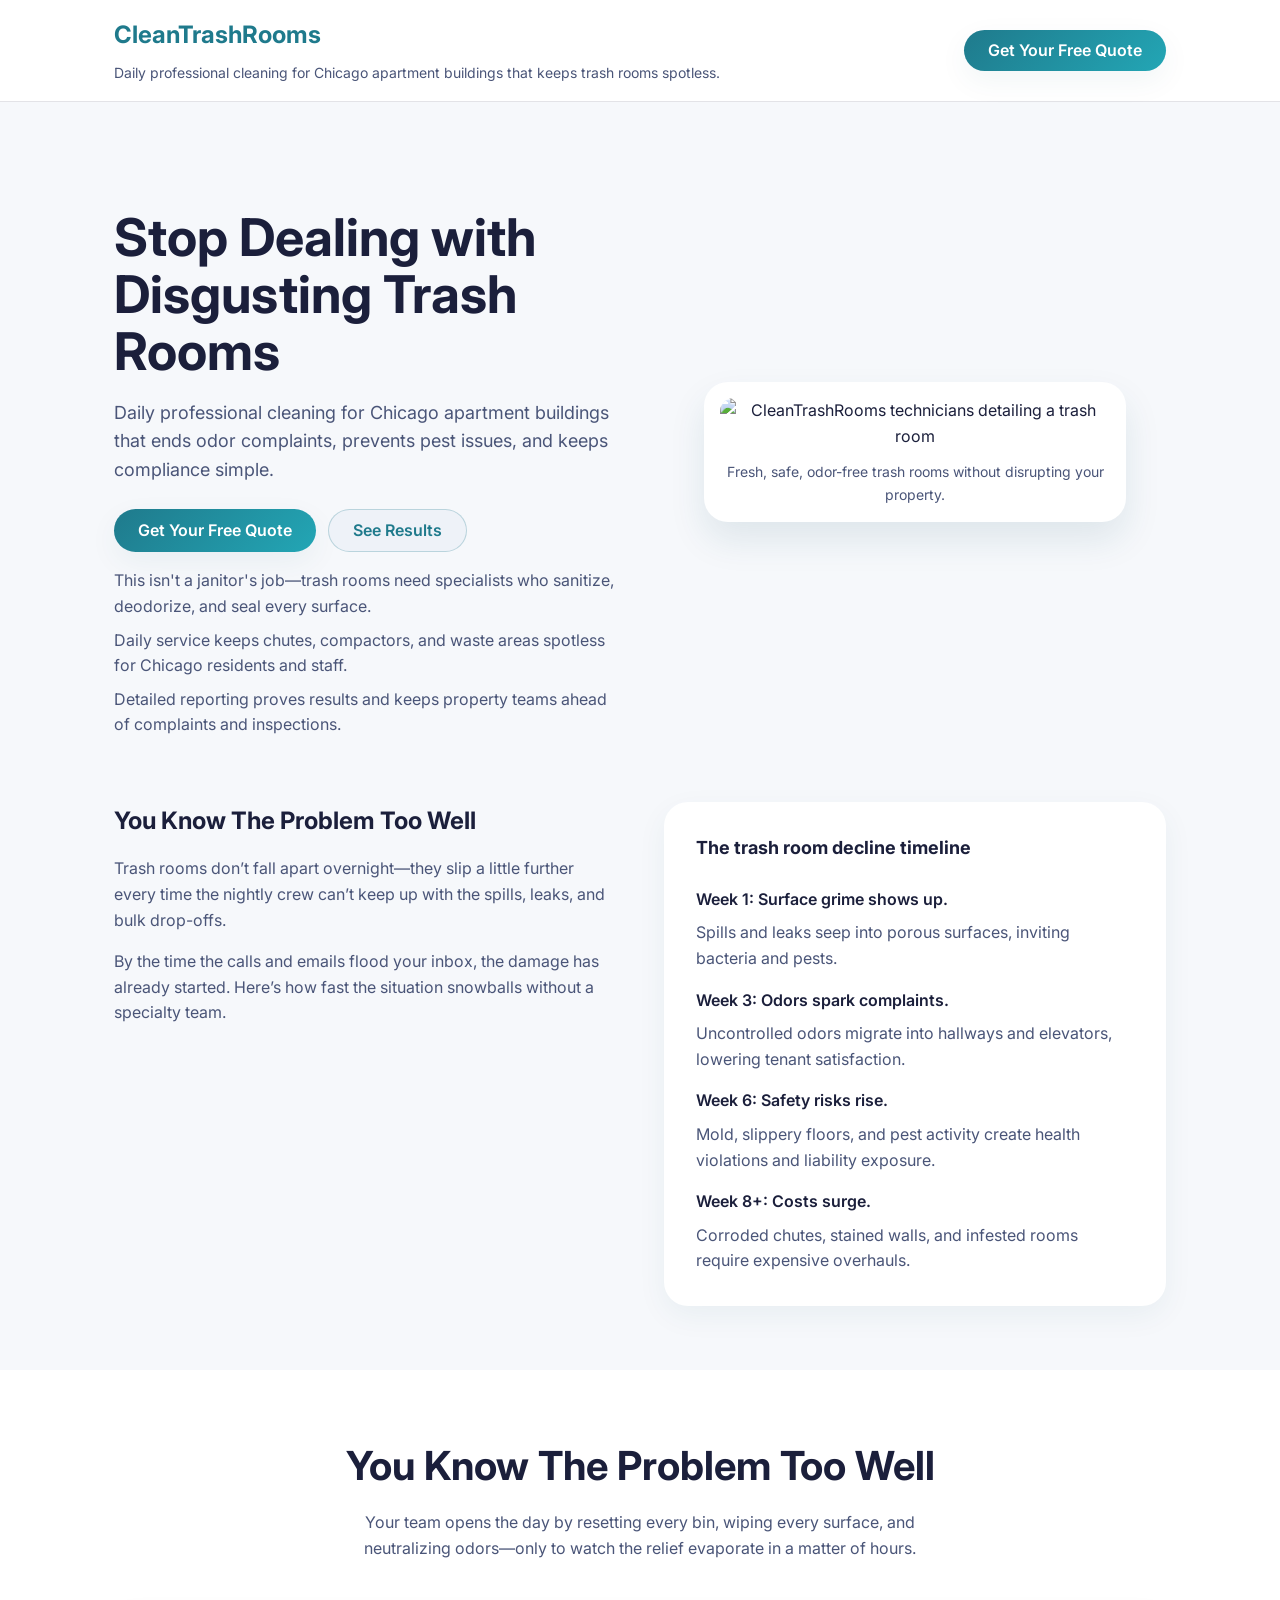
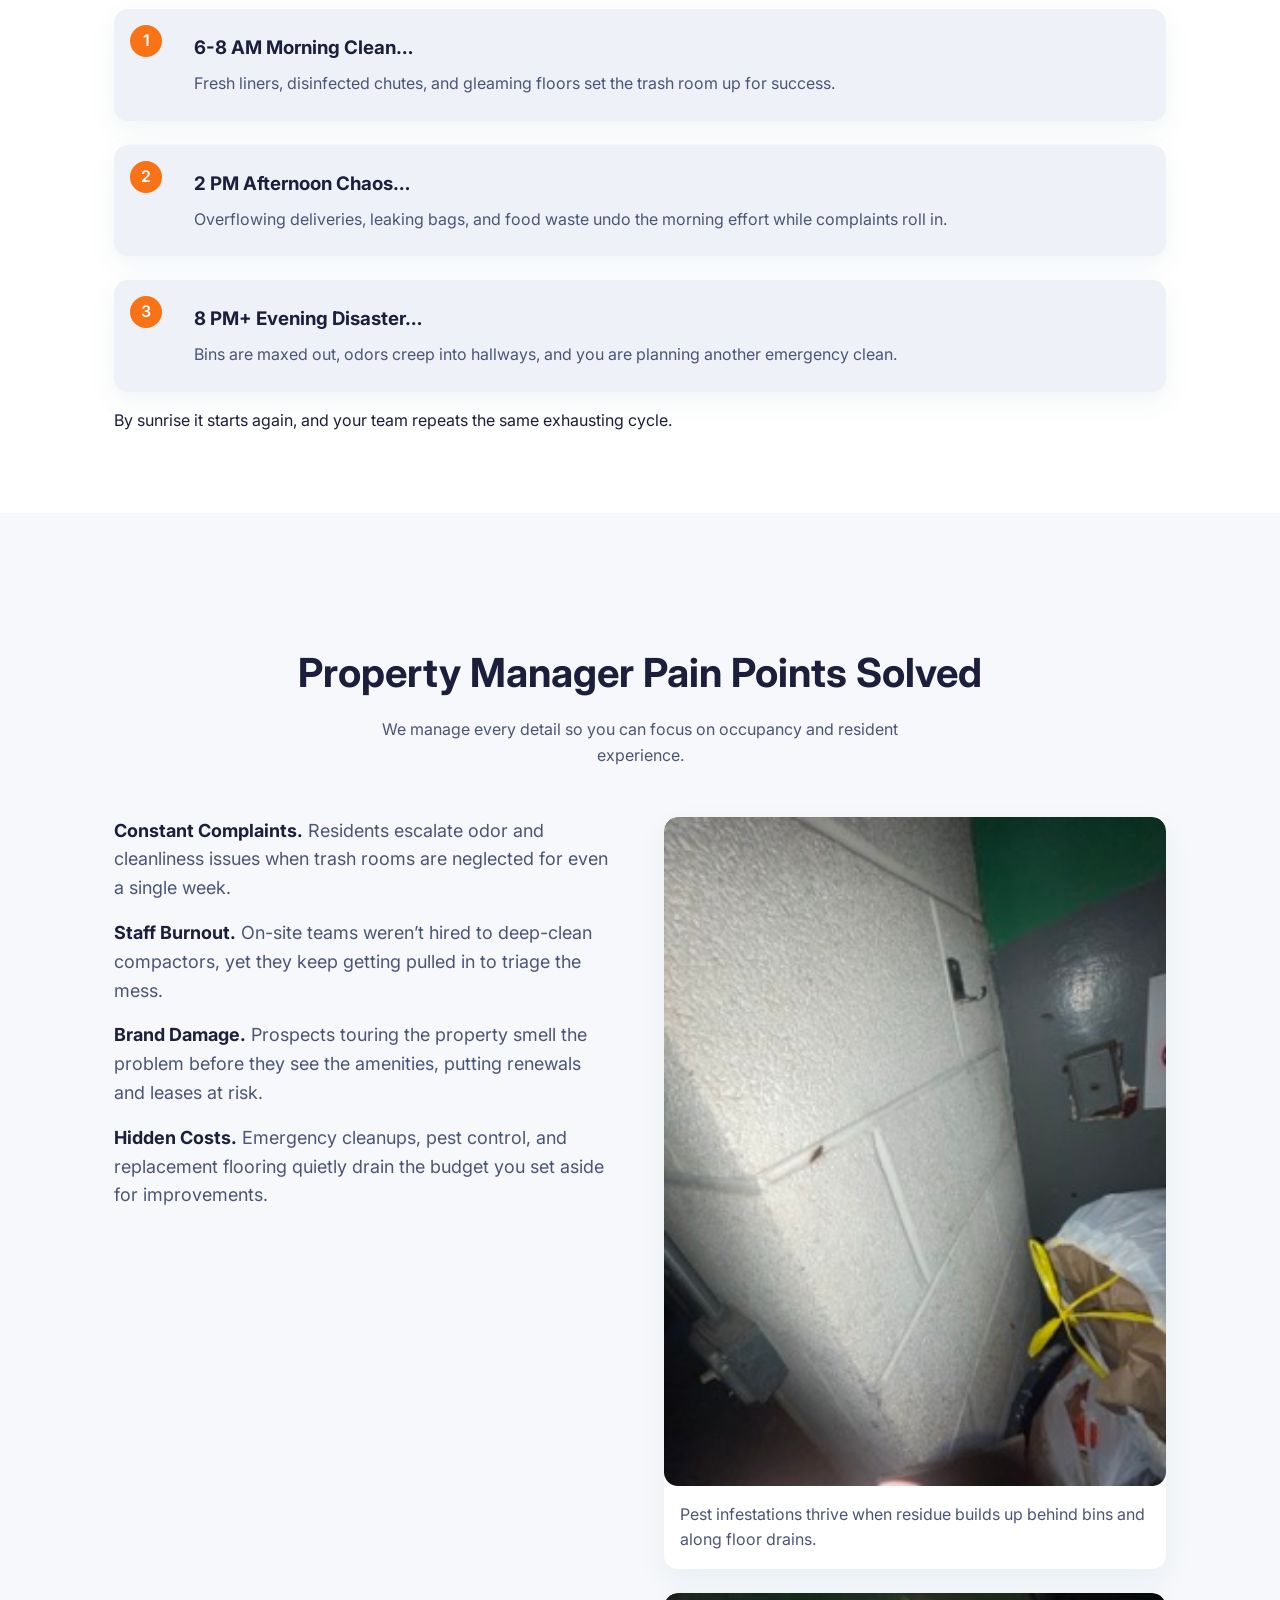
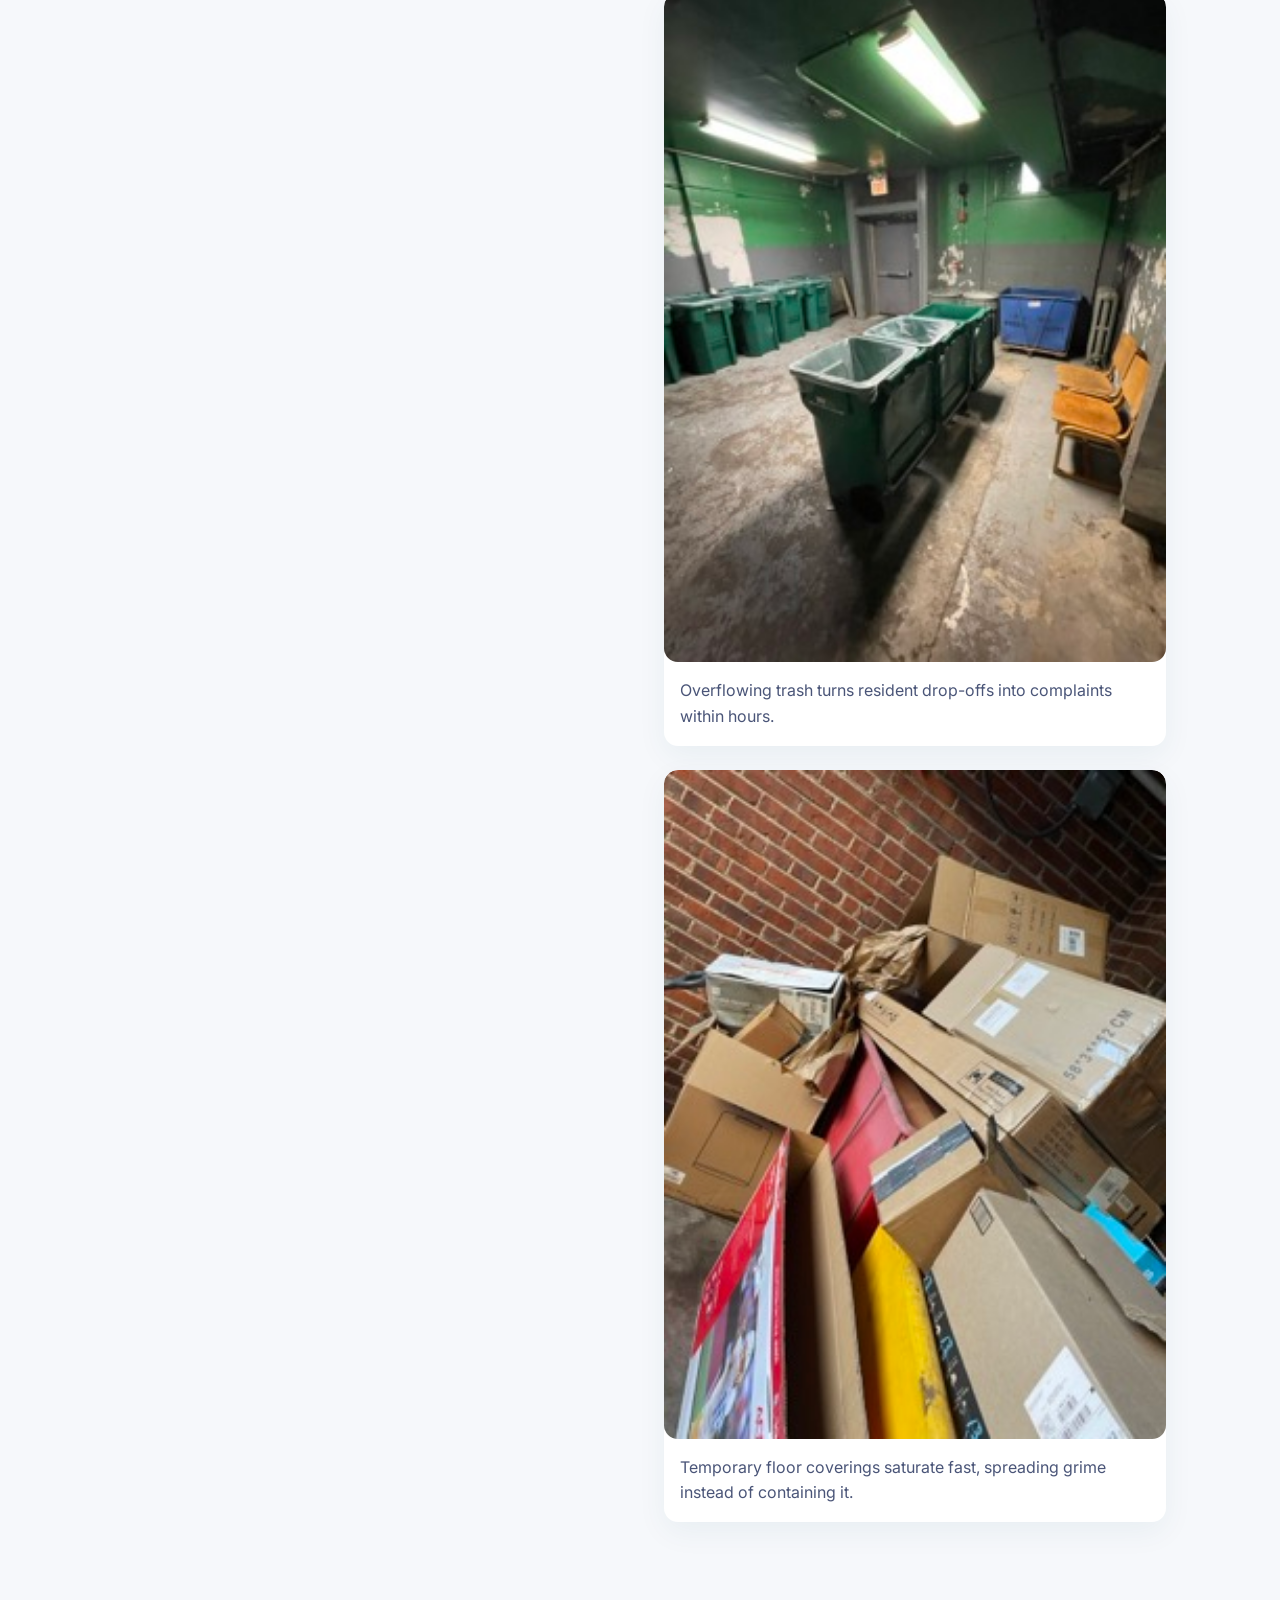
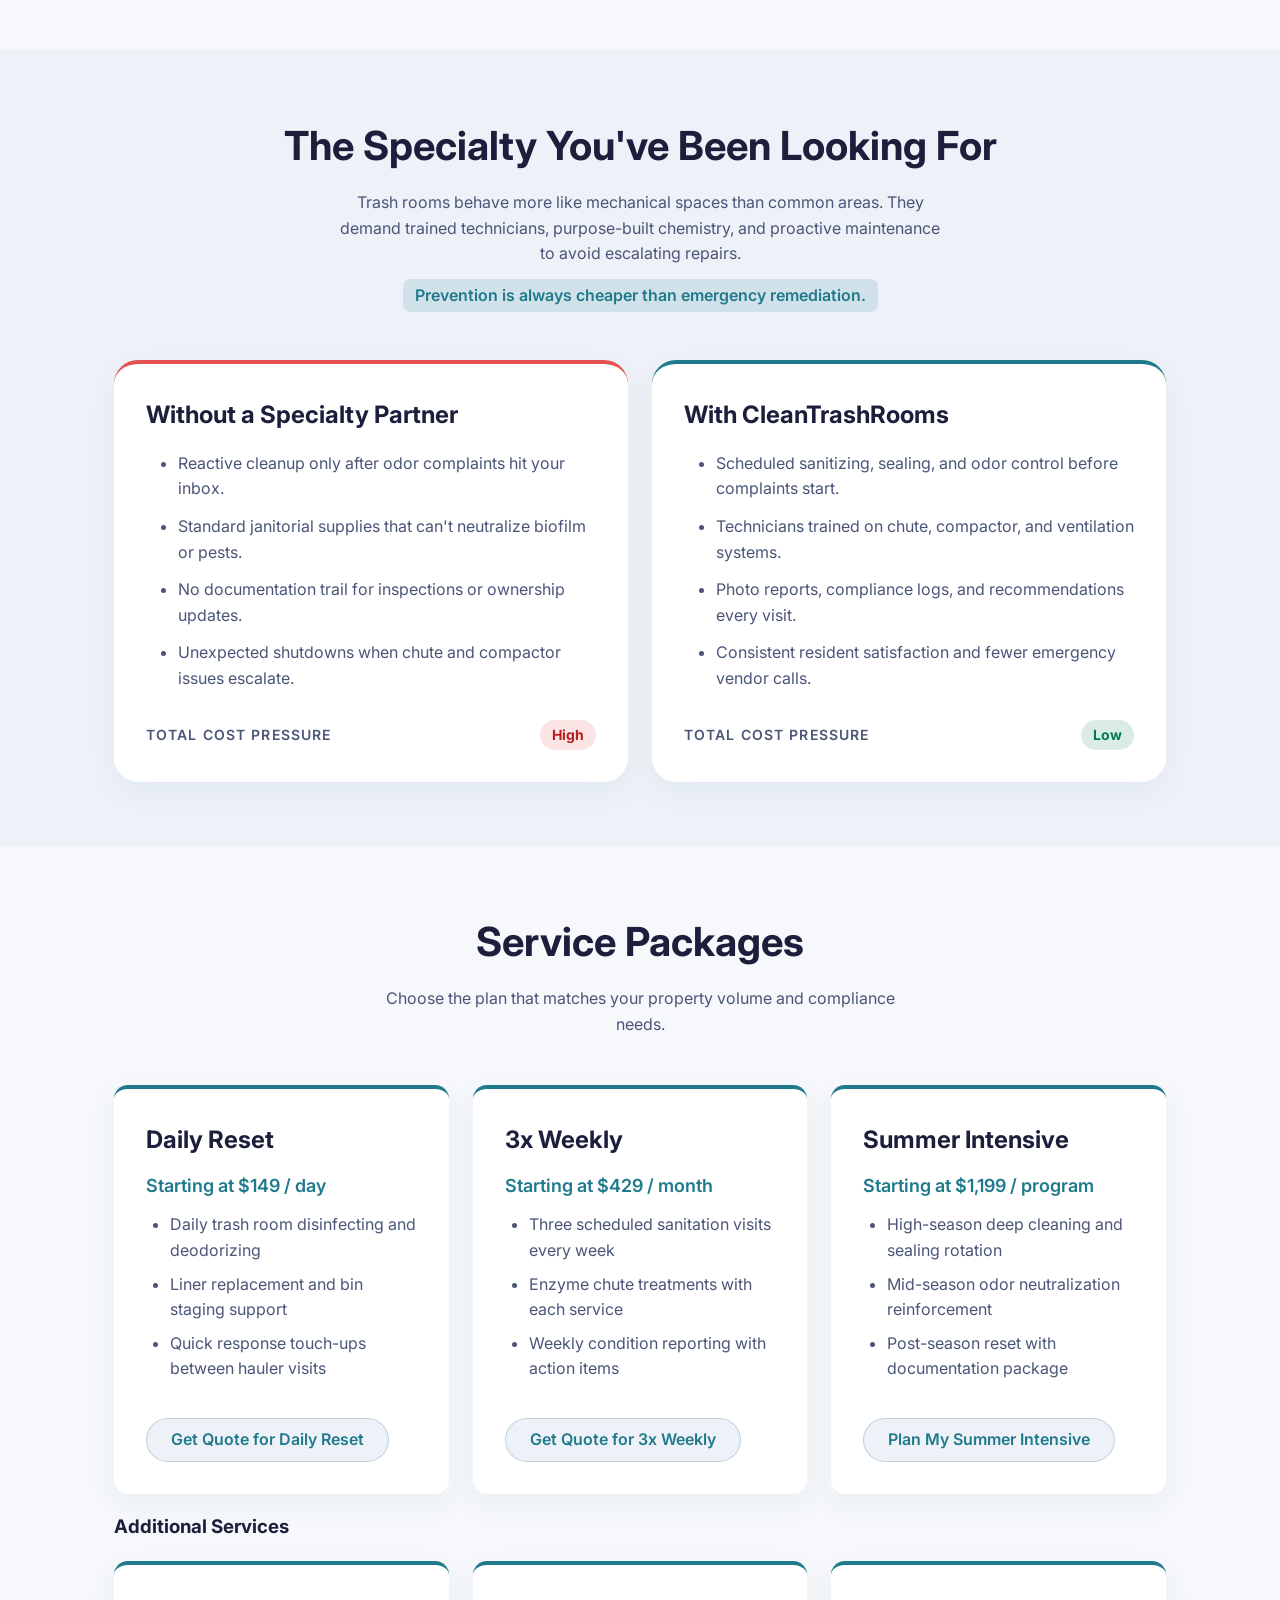
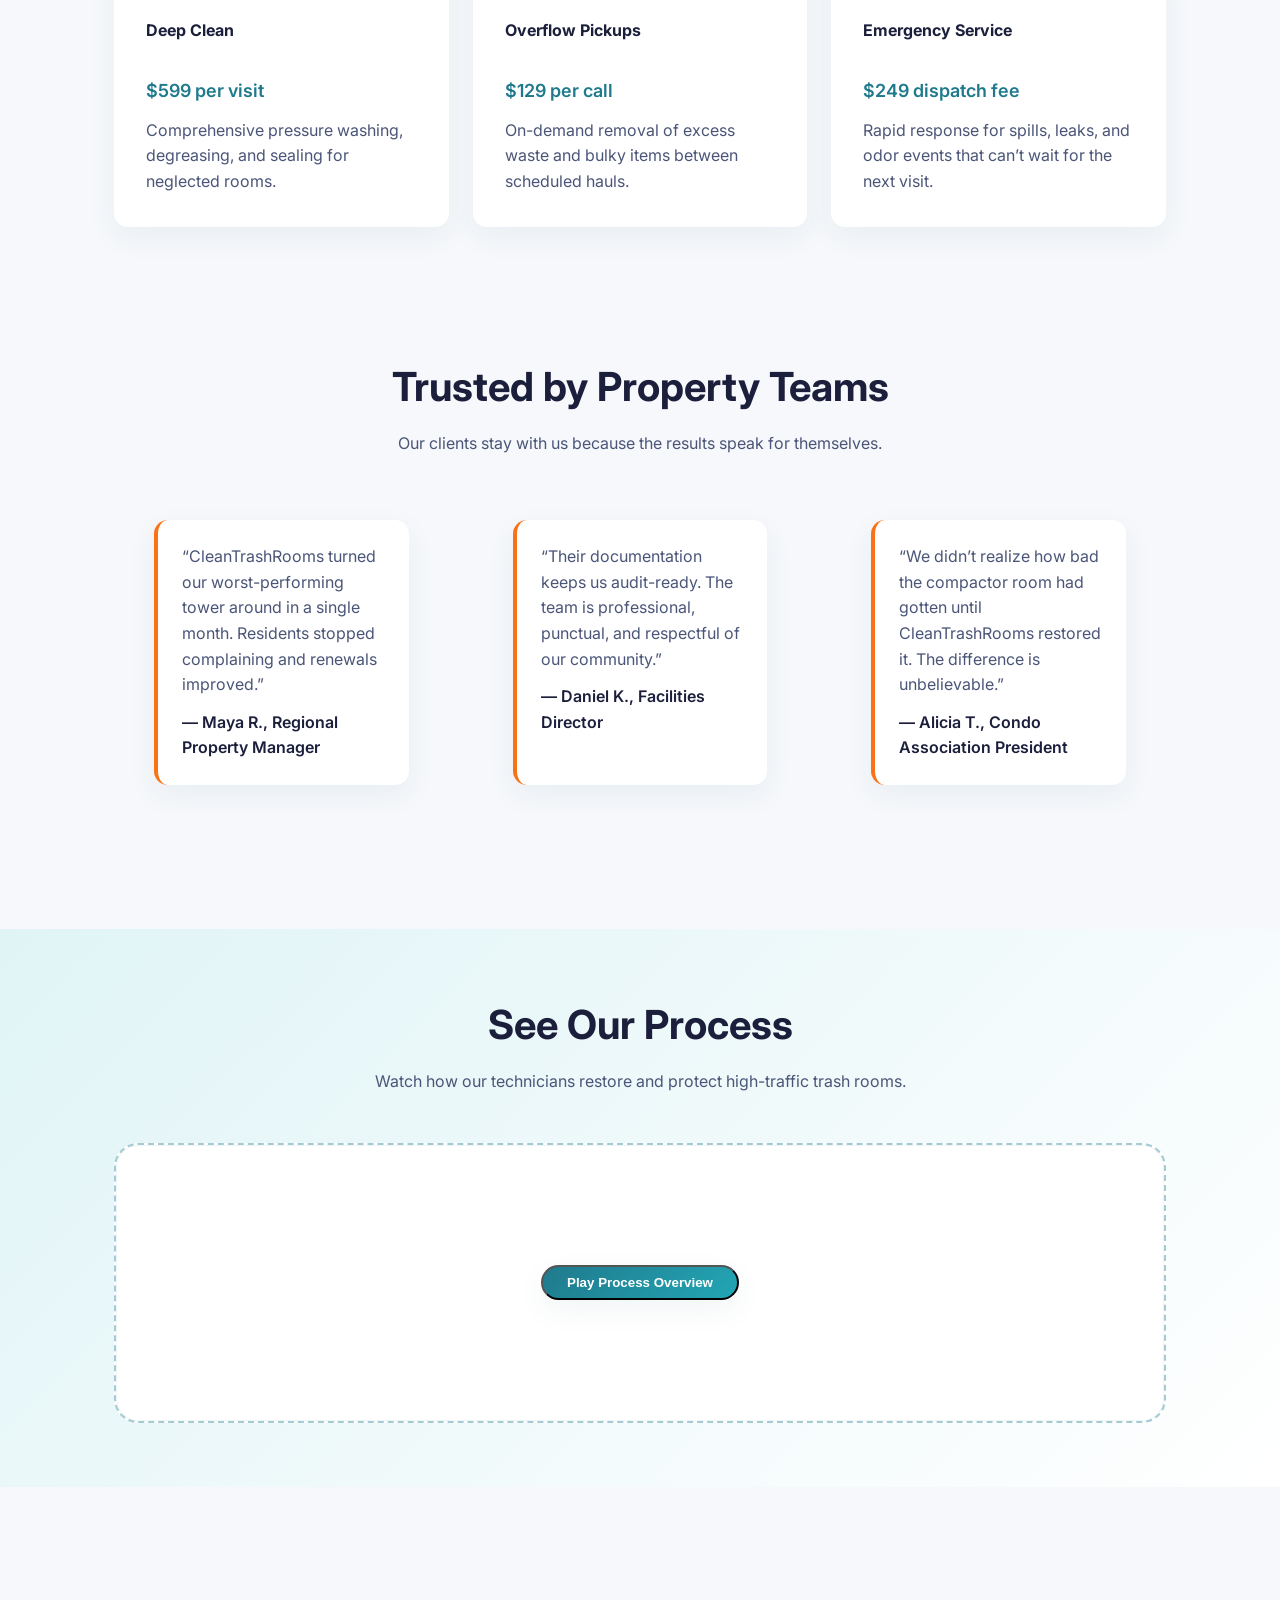
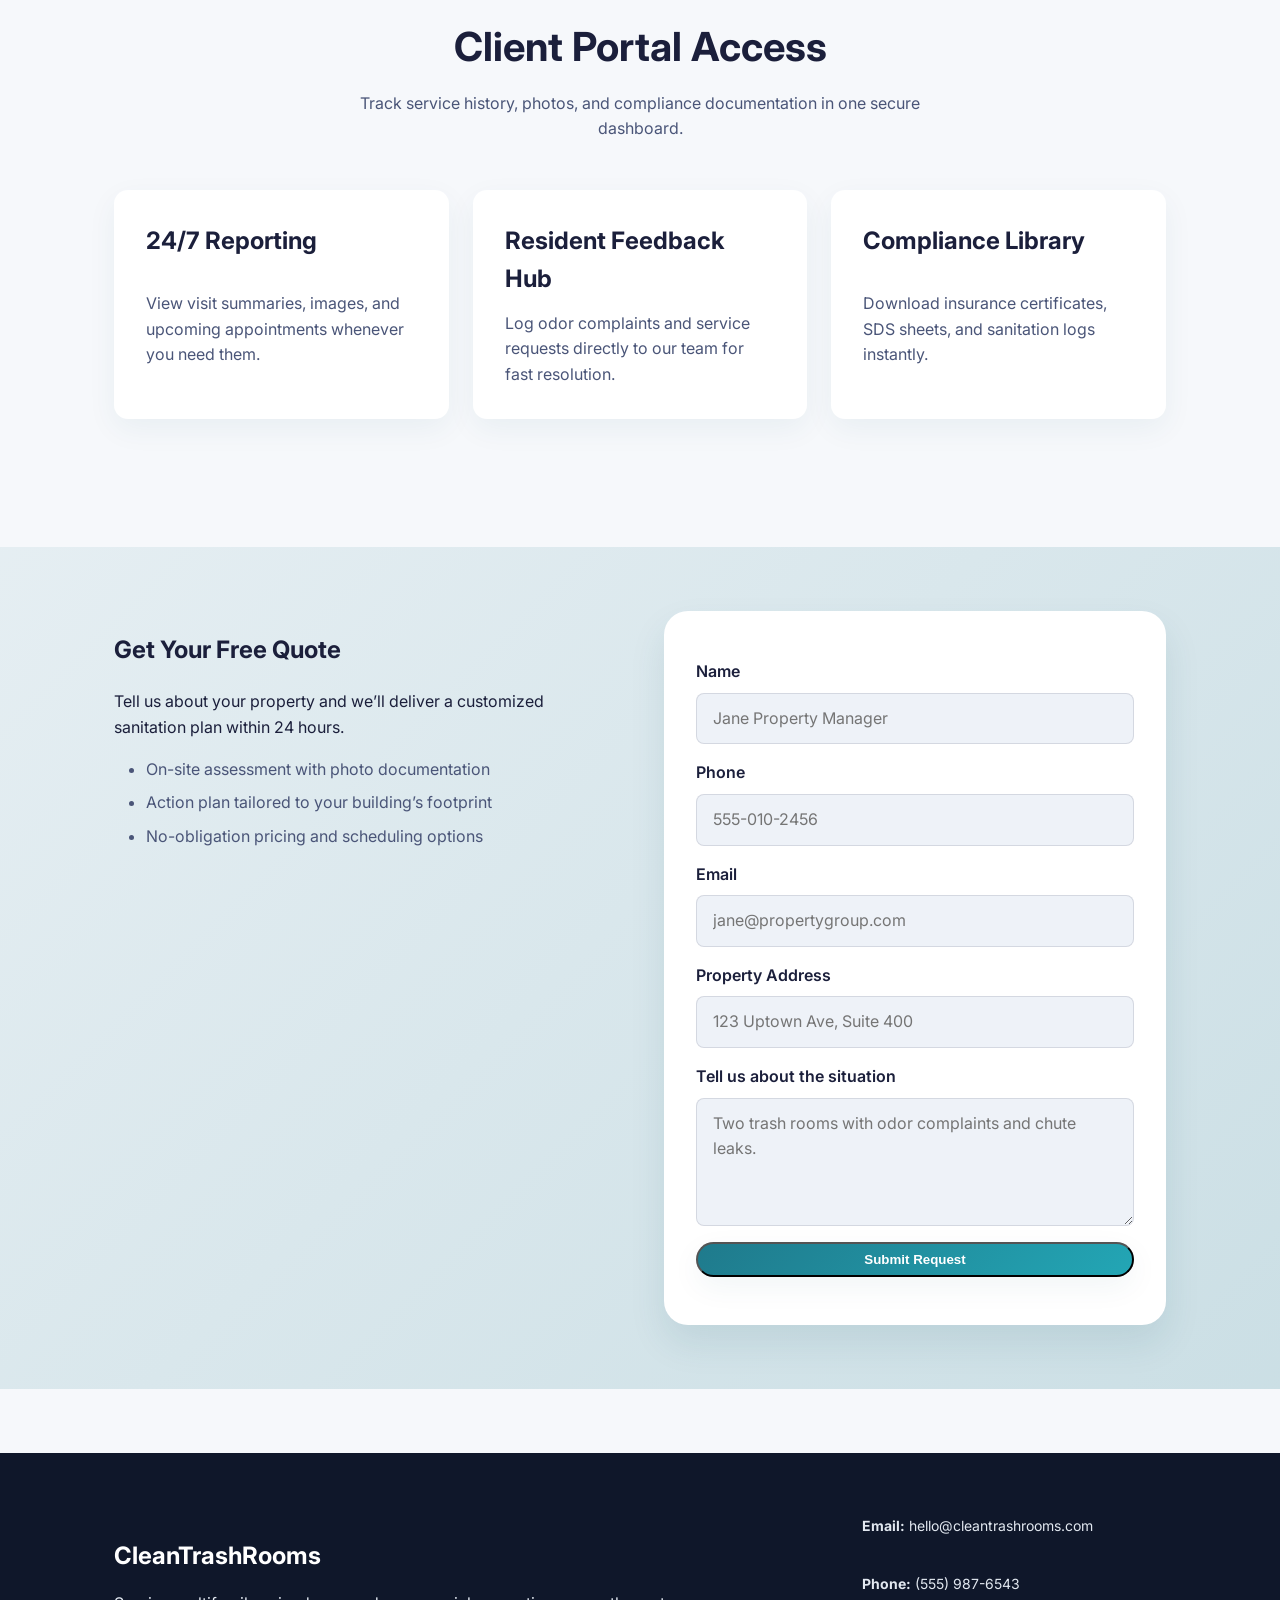
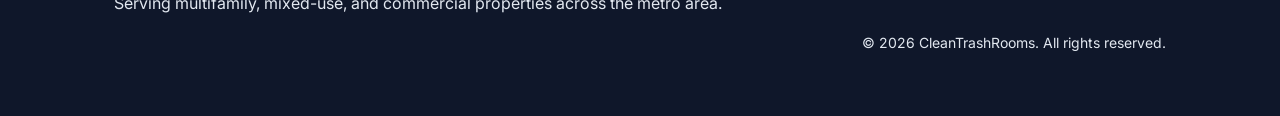
==== commit c0a90e9a: "Merge pull request #8 from mjcreativemedia/codex/remove-before-after-showcase-markup Revise problem " ====
--- a/index.html
+++ b/index.html
@@ -12,7 +12,7 @@
     <div class="site-header__inner container">
       <div class="branding">
         <span class="logo">CleanTrashRooms</span>
-        <p class="tagline">Premium trash room restoration for commercial and multifamily properties.</p>
+        <p class="tagline">Daily professional cleaning for Chicago apartment buildings that keeps trash rooms spotless.</p>
       </div>
       <a class="btn btn-primary" href="#free-quote">Get Your Free Quote</a>
     </div>
@@ -22,16 +22,16 @@
     <section class="hero" id="hero">
       <div class="hero__grid container">
         <div class="hero__content">
-          <h1>CleanTrashRooms</h1>
-          <p class="hero__lead">Eliminate odors, grime, and hazardous buildup in your trash rooms with a specialty team that treats sanitation like a science.</p>
+          <h1>Stop Dealing with Disgusting Trash Rooms</h1>
+          <p class="hero__lead">Daily professional cleaning for Chicago apartment buildings that ends odor complaints, prevents pest issues, and keeps compliance simple.</p>
           <div class="hero__actions">
-            <a class="btn btn-primary" href="#free-quote">Schedule a walkthrough</a>
-            <a class="btn btn-secondary" href="#packages">View service packages</a>
+            <a class="btn btn-primary" href="#free-quote">Get Your Free Quote</a>
+            <a class="btn btn-secondary" href="#showcase">See Results</a>
           </div>
           <ul class="hero__highlights">
-            <li>Certified technicians with hospitality-level standards</li>
-            <li>Hospital-grade sanitizing, deodorizing, and sealing</li>
-            <li>Flexible scheduling that keeps residents happy</li>
+            <li>This isn't a janitor's job—trash rooms need specialists who sanitize, deodorize, and seal every surface.</li>
+            <li>Daily service keeps chutes, compactors, and waste areas spotless for Chicago residents and staff.</li>
+            <li>Detailed reporting proves results and keeps property teams ahead of complaints and inspections.</li>
           </ul>
         </div>
         <figure class="hero__media">
@@ -77,27 +77,24 @@
     <section class="problem-cycle" id="problem-cycle">
       <div class="container">
         <div class="section-heading">
-          <h2>How Trash Room Problems Escalate</h2>
-          <p>Interrupting the cycle early saves thousands in remediation costs and protects your reputation.</p>
+          <h2>You Know The Problem Too Well</h2>
+          <p>Your team opens the day by resetting every bin, wiping every surface, and neutralizing odors&mdash;only to watch the relief evaporate in a matter of hours.</p>
         </div>
         <ol class="timeline">
           <li>
-            <h3>Week 1: Surface grime appears</h3>
-            <p>Spills and leaks seep into porous surfaces, inviting bacteria and pests.</p>
+            <h3>6-8 AM Morning Clean&hellip;</h3>
+            <p>Fresh liners, disinfected chutes, and gleaming floors set the trash room up for success.</p>
           </li>
           <li>
-            <h3>Week 3: Odors spark complaints</h3>
-            <p>Uncontrolled odors migrate into hallways and elevators, lowering tenant satisfaction.</p>
+            <h3>2 PM Afternoon Chaos&hellip;</h3>
+            <p>Overflowing deliveries, leaking bags, and food waste undo the morning effort while complaints roll in.</p>
           </li>
           <li>
-            <h3>Week 6: Safety risks rise</h3>
-            <p>Mold, slippery floors, and pest activity create health violations and liability exposure.</p>
-          </li>
-          <li>
-            <h3>Week 8+: Costly damage accrues</h3>
-            <p>Corroded chutes, stained walls, and infested rooms require expensive overhauls.</p>
+            <h3>8 PM+ Evening Disaster&hellip;</h3>
+            <p>Bins are maxed out, odors creep into hallways, and you are planning another emergency clean.</p>
           </li>
         </ol>
+        <p class="timeline__summary">By sunrise it starts again, and your team repeats the same exhausting cycle.</p>
       </div>
     </section>
 
@@ -134,36 +131,45 @@
 
     <section class="specialty-comparison" id="specialty-service">
       <div class="container">
-        <div class="section-heading">
-          <h2>Why Specialty Service Matters</h2>
-          <p>Compare CleanTrashRooms with traditional janitorial crews.</p>
-        </div>
-        <div class="comparison-table" role="table" aria-label="Specialty service comparison">
-          <div class="comparison-table__row comparison-table__row--header" role="row">
-            <div class="comparison-table__cell" role="columnheader">Service Focus</div>
-            <div class="comparison-table__cell" role="columnheader">CleanTrashRooms</div>
-            <div class="comparison-table__cell" role="columnheader">Basic Janitorial</div>
-          </div>
-          <div class="comparison-table__row" role="row">
-            <div class="comparison-table__cell" role="cell">Trash room expertise</div>
-            <div class="comparison-table__cell" role="cell">Dedicated specialists, trained on chute and compactor systems.</div>
-            <div class="comparison-table__cell" role="cell">Generalists without equipment-specific knowledge.</div>
-          </div>
-          <div class="comparison-table__row" role="row">
-            <div class="comparison-table__cell" role="cell">Sanitization approach</div>
-            <div class="comparison-table__cell" role="cell">EPA-registered disinfectants and sealants tailored to porous surfaces.</div>
-            <div class="comparison-table__cell" role="cell">Mop-and-go cleaning that leaves biofilm behind.</div>
-          </div>
-          <div class="comparison-table__row" role="row">
-            <div class="comparison-table__cell" role="cell">Documentation</div>
-            <div class="comparison-table__cell" role="cell">Photo logs, condition reports, and compliance checklists every visit.</div>
-            <div class="comparison-table__cell" role="cell">Limited proof of work beyond sign-off sheets.</div>
-          </div>
-          <div class="comparison-table__row" role="row">
-            <div class="comparison-table__cell" role="cell">Response time</div>
-            <div class="comparison-table__cell" role="cell">Emergency support within 24 hours.</div>
-            <div class="comparison-table__cell" role="cell">Service availability tied to routine schedules.</div>
-          </div>
+        <div class="specialty-comparison__intro">
+          <h2>The Specialty You've Been Looking For</h2>
+          <p>
+            Trash rooms behave more like mechanical spaces than common areas. They demand trained technicians,
+            purpose-built chemistry, and proactive maintenance to avoid escalating repairs.
+            <span class="specialty-comparison__highlight">Prevention is always cheaper than emergency remediation.</span>
+          </p>
+        </div>
+        <div
+          class="specialty-comparison__grid"
+          role="group"
+          aria-label="Comparison of outcomes with and without CleanTrashRooms"
+        >
+          <article class="specialty-comparison__column specialty-comparison__column--without">
+            <h3>Without a Specialty Partner</h3>
+            <ul class="specialty-comparison__list">
+              <li>Reactive cleanup only after odor complaints hit your inbox.</li>
+              <li>Standard janitorial supplies that can't neutralize biofilm or pests.</li>
+              <li>No documentation trail for inspections or ownership updates.</li>
+              <li>Unexpected shutdowns when chute and compactor issues escalate.</li>
+            </ul>
+            <p class="specialty-comparison__cost">
+              <span class="specialty-comparison__cost-label">Total Cost Pressure</span>
+              <span class="specialty-comparison__indicator specialty-comparison__indicator--high">High</span>
+            </p>
+          </article>
+          <article class="specialty-comparison__column specialty-comparison__column--with">
+            <h3>With CleanTrashRooms</h3>
+            <ul class="specialty-comparison__list">
+              <li>Scheduled sanitizing, sealing, and odor control before complaints start.</li>
+              <li>Technicians trained on chute, compactor, and ventilation systems.</li>
+              <li>Photo reports, compliance logs, and recommendations every visit.</li>
+              <li>Consistent resident satisfaction and fewer emergency vendor calls.</li>
+            </ul>
+            <p class="specialty-comparison__cost">
+              <span class="specialty-comparison__cost-label">Total Cost Pressure</span>
+              <span class="specialty-comparison__indicator specialty-comparison__indicator--low">Low</span>
+            </p>
+          </article>
         </div>
       </div>
     </section>
@@ -176,35 +182,55 @@
         </div>
         <div class="card-grid card-grid--packages">
           <article class="card card--package">
-            <h3>Fresh Start</h3>
-            <p class="package-price">Starting at $399 / visit</p>
+            <h3>Daily Reset</h3>
+            <p class="package-price">Starting at $149 / day</p>
             <ul>
-              <li>Monthly deep cleaning</li>
-              <li>Odor neutralization</li>
-              <li>Equipment inspection report</li>
-            </ul>
-            <a class="btn btn-secondary" href="#free-quote">Request Fresh Start</a>
+              <li>Daily trash room disinfecting and deodorizing</li>
+              <li>Liner replacement and bin staging support</li>
+              <li>Quick response touch-ups between hauler visits</li>
+            </ul>
+            <a class="btn btn-secondary" href="#free-quote">Get Quote for Daily Reset</a>
           </article>
           <article class="card card--package">
-            <h3>Resident Delight</h3>
-            <p class="package-price">Starting at $699 / month</p>
+            <h3>3x Weekly</h3>
+            <p class="package-price">Starting at $429 / month</p>
             <ul>
-              <li>Bi-weekly sanitation visits</li>
-              <li>Enzyme treatments for chutes</li>
-              <li>Quarterly sealing and polishing</li>
-            </ul>
-            <a class="btn btn-secondary" href="#free-quote">Request Resident Delight</a>
+              <li>Three scheduled sanitation visits every week</li>
+              <li>Enzyme chute treatments with each service</li>
+              <li>Weekly condition reporting with action items</li>
+            </ul>
+            <a class="btn btn-secondary" href="#free-quote">Get Quote for 3x Weekly</a>
           </article>
           <article class="card card--package">
-            <h3>Compliance Guardian</h3>
-            <p class="package-price">Custom pricing</p>
+            <h3>Summer Intensive</h3>
+            <p class="package-price">Starting at $1,199 / program</p>
             <ul>
-              <li>Weekly disinfecting and deodorizing</li>
-              <li>Emergency spill response</li>
-              <li>Detailed compliance documentation</li>
-            </ul>
-            <a class="btn btn-secondary" href="#free-quote">Request Compliance Guardian</a>
-          </article>
+              <li>High-season deep cleaning and sealing rotation</li>
+              <li>Mid-season odor neutralization reinforcement</li>
+              <li>Post-season reset with documentation package</li>
+            </ul>
+            <a class="btn btn-secondary" href="#free-quote">Plan My Summer Intensive</a>
+          </article>
+        </div>
+        <div class="additional-services">
+          <h3>Additional Services</h3>
+          <div class="card-grid card-grid--packages">
+            <article class="card card--package">
+              <h4>Deep Clean</h4>
+              <p class="package-price">$599 per visit</p>
+              <p>Comprehensive pressure washing, degreasing, and sealing for neglected rooms.</p>
+            </article>
+            <article class="card card--package">
+              <h4>Overflow Pickups</h4>
+              <p class="package-price">$129 per call</p>
+              <p>On-demand removal of excess waste and bulky items between scheduled hauls.</p>
+            </article>
+            <article class="card card--package">
+              <h4>Emergency Service</h4>
+              <p class="package-price">$249 dispatch fee</p>
+              <p>Rapid response for spills, leaks, and odor events that can’t wait for the next visit.</p>
+            </article>
+          </div>
         </div>
       </div>
     </section>
--- a/assets/css/main.css
+++ b/assets/css/main.css
@@ -374,35 +374,104 @@
   padding-block: var(--space-3xl);
 }
 
-.comparison-table {
+.specialty-comparison__intro {
+  text-align: center;
   display: grid;
   gap: var(--space-sm);
+  margin-bottom: var(--space-2xl);
+}
+
+.specialty-comparison__intro h2 {
+  margin: 0;
+  font-family: var(--font-family-heading);
+  font-size: clamp(var(--font-size-2xl), 2.4vw + 1rem, var(--font-size-3xl));
+}
+
+.specialty-comparison__intro p {
+  margin: 0 auto;
+  max-width: 60ch;
+  color: var(--color-text-muted);
+}
+
+.specialty-comparison__highlight {
+  display: inline-block;
+  margin-top: var(--space-sm);
+  padding: var(--space-xxs) var(--space-sm);
+  border-radius: var(--radius-sm);
+  background: rgba(31, 122, 140, 0.14);
+  color: var(--color-primary);
+  font-weight: 600;
+}
+
+.specialty-comparison__grid {
+  display: grid;
+  gap: var(--space-lg);
+  grid-template-columns: repeat(auto-fit, minmax(260px, 1fr));
+}
+
+.specialty-comparison__column {
   background: var(--color-surface);
   border-radius: var(--radius-lg);
+  padding: var(--space-xl);
   box-shadow: var(--shadow-sm);
-  overflow: hidden;
-}
-
-.comparison-table__row {
-  display: grid;
-  grid-template-columns: repeat(3, minmax(0, 1fr));
+  display: grid;
+  gap: var(--space-md);
+}
+
+.specialty-comparison__column h3 {
+  margin: 0;
+  font-size: var(--font-size-xl);
+}
+
+.specialty-comparison__column--without {
+  border-top: 4px solid rgba(220, 38, 38, 0.8);
+}
+
+.specialty-comparison__column--with {
+  border-top: 4px solid var(--color-primary);
+}
+
+.specialty-comparison__list {
+  margin: 0;
+  padding-left: var(--space-xl);
+  color: var(--color-text-muted);
+  display: grid;
   gap: var(--space-sm);
-  padding: var(--space-lg);
-  border-bottom: 1px solid var(--color-border);
-}
-
-.comparison-table__row:last-child {
-  border-bottom: none;
-}
-
-.comparison-table__row--header {
-  background: rgba(31, 122, 140, 0.08);
-  font-weight: 600;
-}
-
-.comparison-table__cell {
-  color: var(--color-text);
+}
+
+.specialty-comparison__cost {
+  margin: var(--space-sm) 0 0;
+  display: flex;
+  align-items: center;
+  justify-content: space-between;
+  gap: var(--space-sm);
+  font-weight: 600;
+}
+
+.specialty-comparison__cost-label {
   font-size: var(--font-size-sm);
+  letter-spacing: 0.08em;
+  text-transform: uppercase;
+  color: var(--color-text-muted);
+}
+
+.specialty-comparison__indicator {
+  display: inline-flex;
+  align-items: center;
+  padding: 4px var(--space-sm);
+  border-radius: 999px;
+  font-size: var(--font-size-sm);
+  font-weight: 700;
+}
+
+.specialty-comparison__indicator--high {
+  background: rgba(220, 38, 38, 0.12);
+  color: #b91c1c;
+}
+
+.specialty-comparison__indicator--low {
+  background: rgba(5, 122, 85, 0.14);
+  color: #047857;
 }
 
 .card-grid--packages {
@@ -569,21 +638,18 @@
     grid-template-columns: 1fr;
   }
 
-  .comparison-table__row {
-    grid-template-columns: 1fr;
+  .specialty-comparison__intro {
+    text-align: left;
+  }
+
+  .specialty-comparison__intro p {
+    margin-left: 0;
+    margin-right: 0;
+  }
+
+  .specialty-comparison__cost {
+    flex-wrap: wrap;
     gap: var(--space-xs);
-  }
-
-  .comparison-table__row--header {
-    display: none;
-  }
-
-  .comparison-table__row:not(.comparison-table__row--header) {
-    border-bottom: 1px solid var(--color-border);
-  }
-
-  .comparison-table__row:not(.comparison-table__row--header) .comparison-table__cell:first-child {
-    font-weight: 600;
   }
 }
 
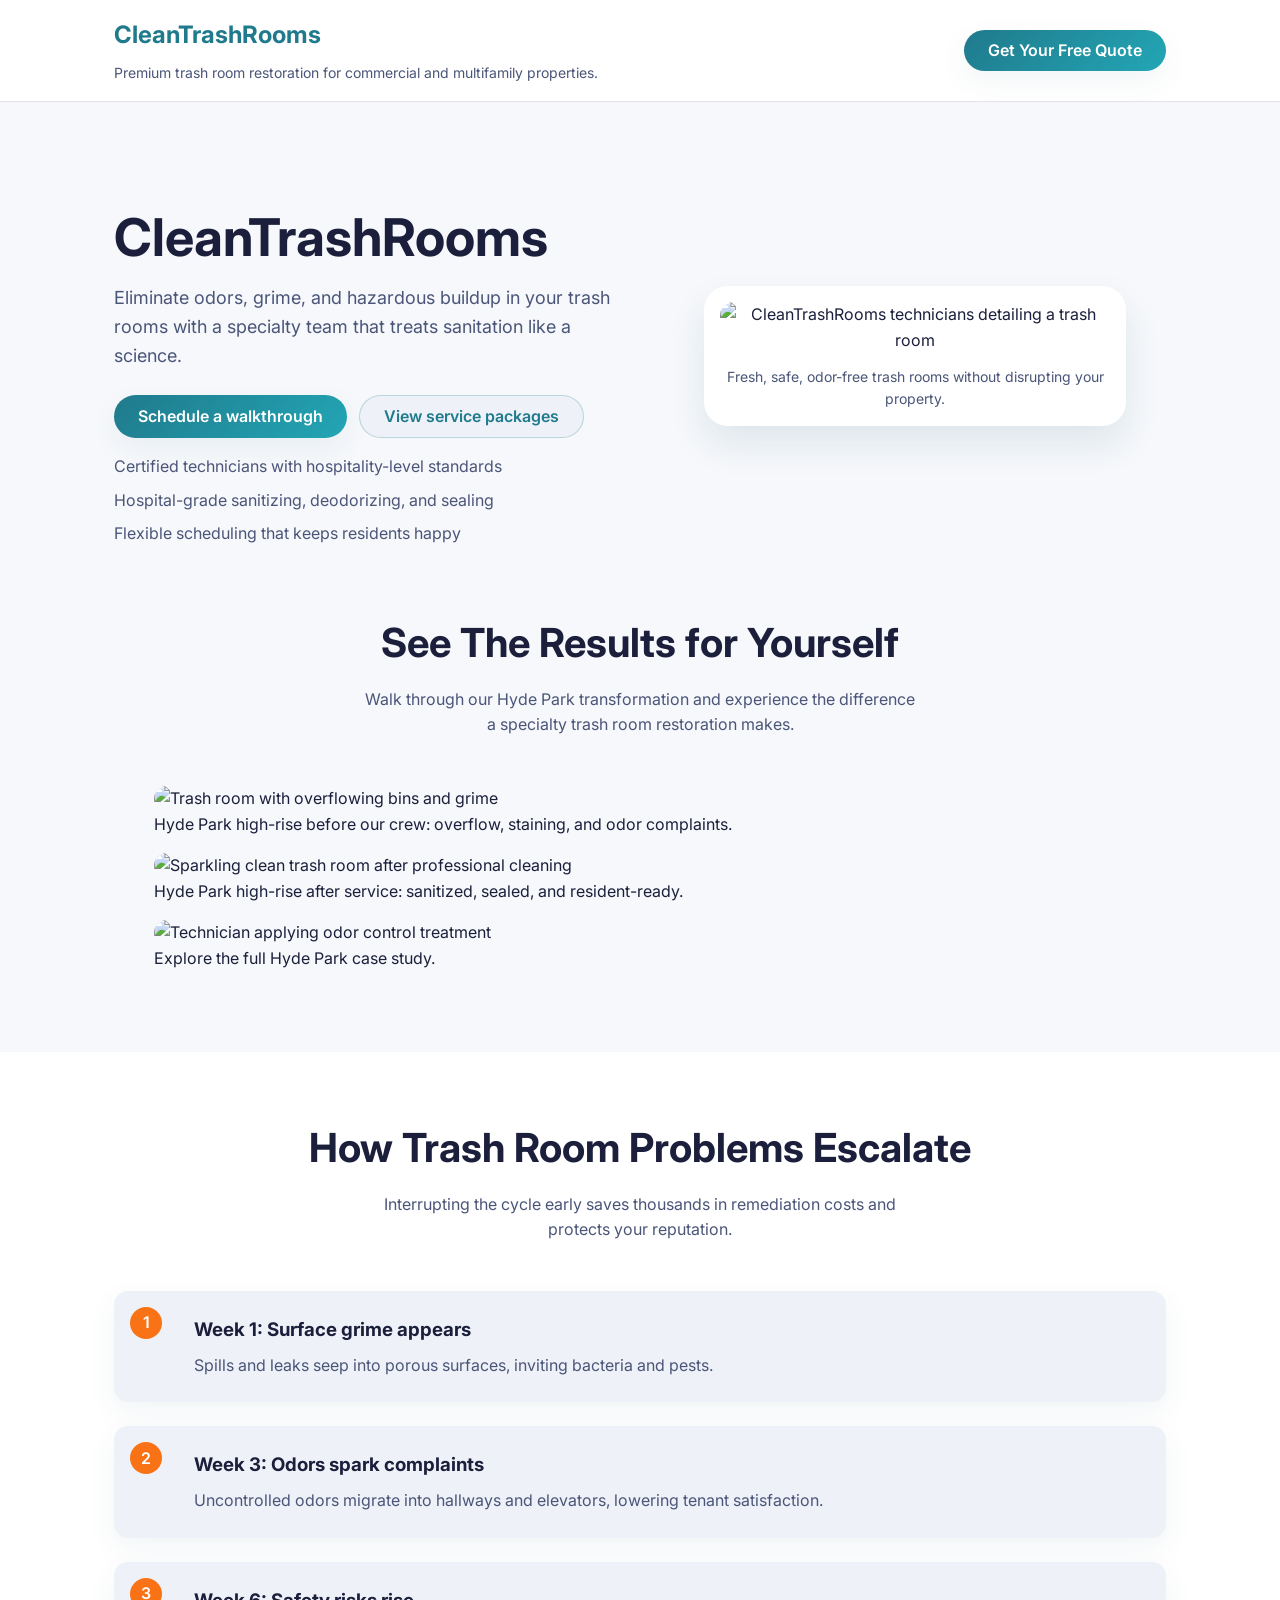
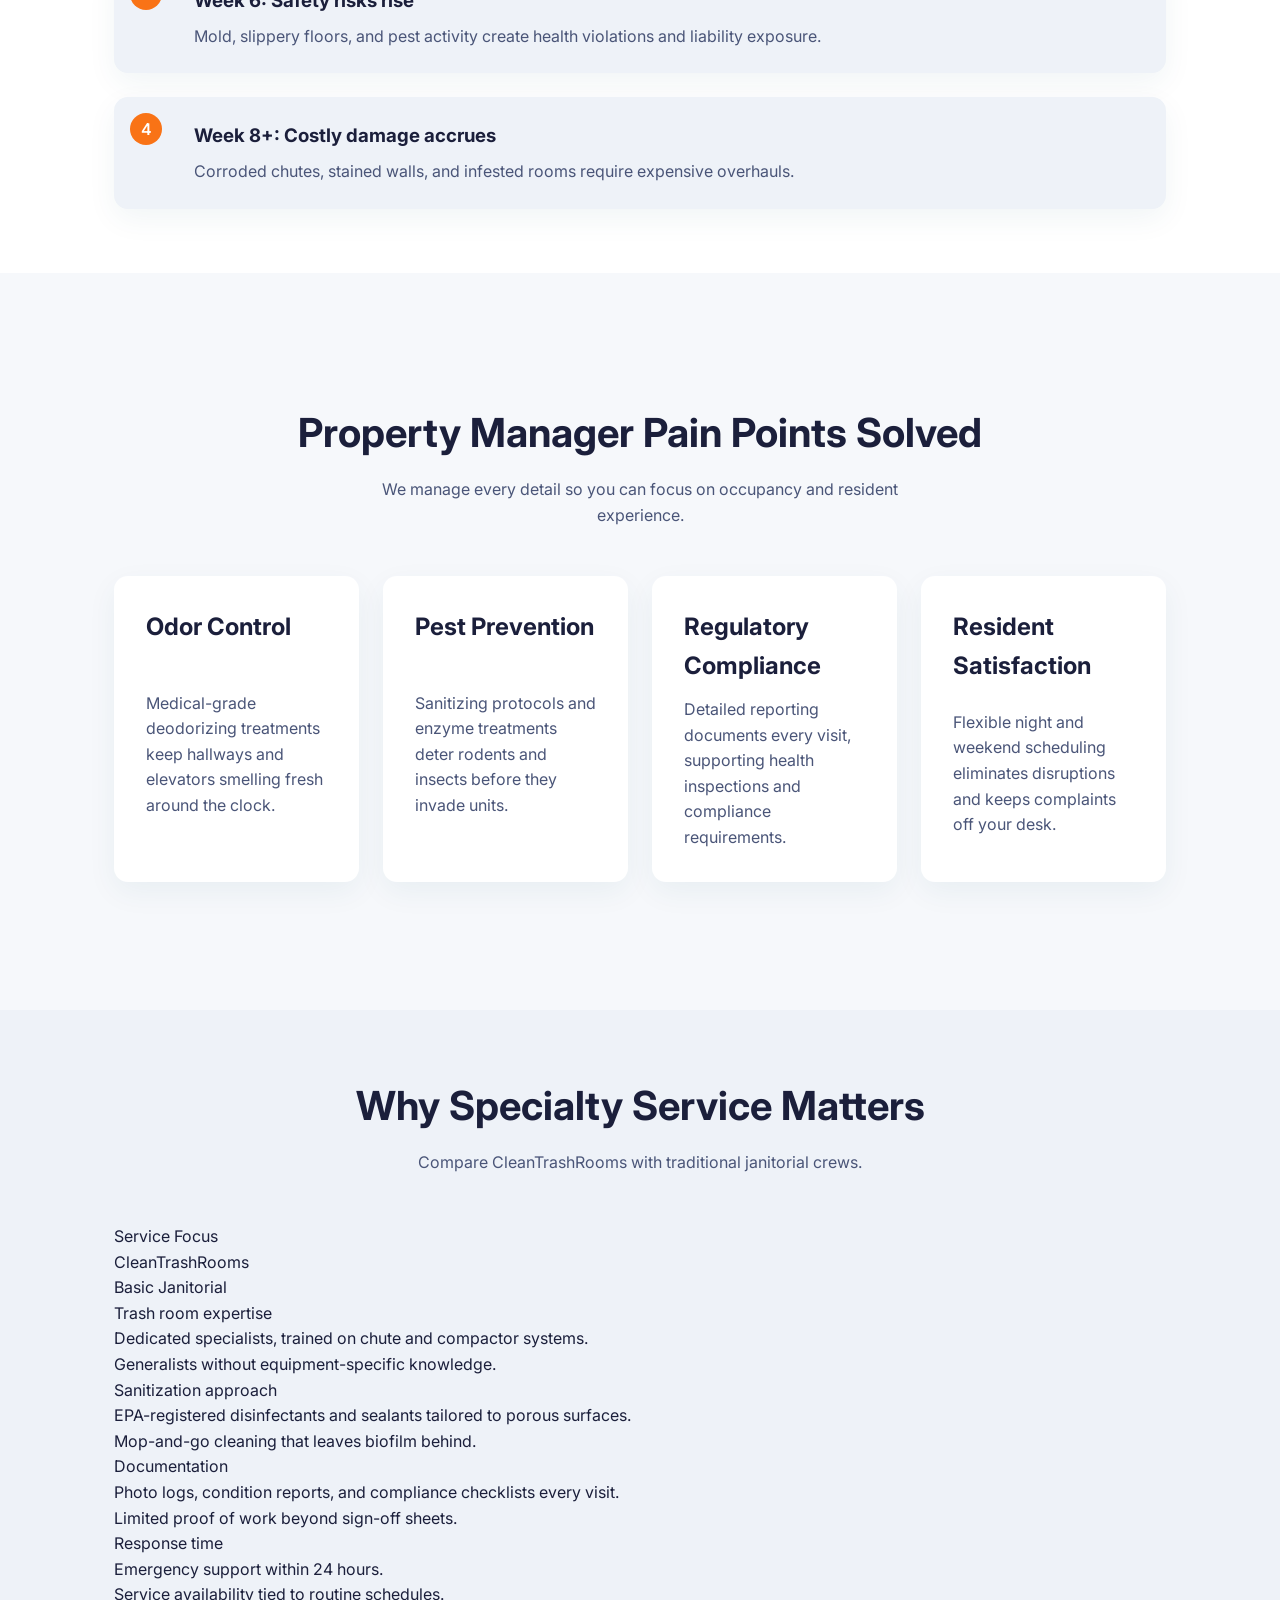
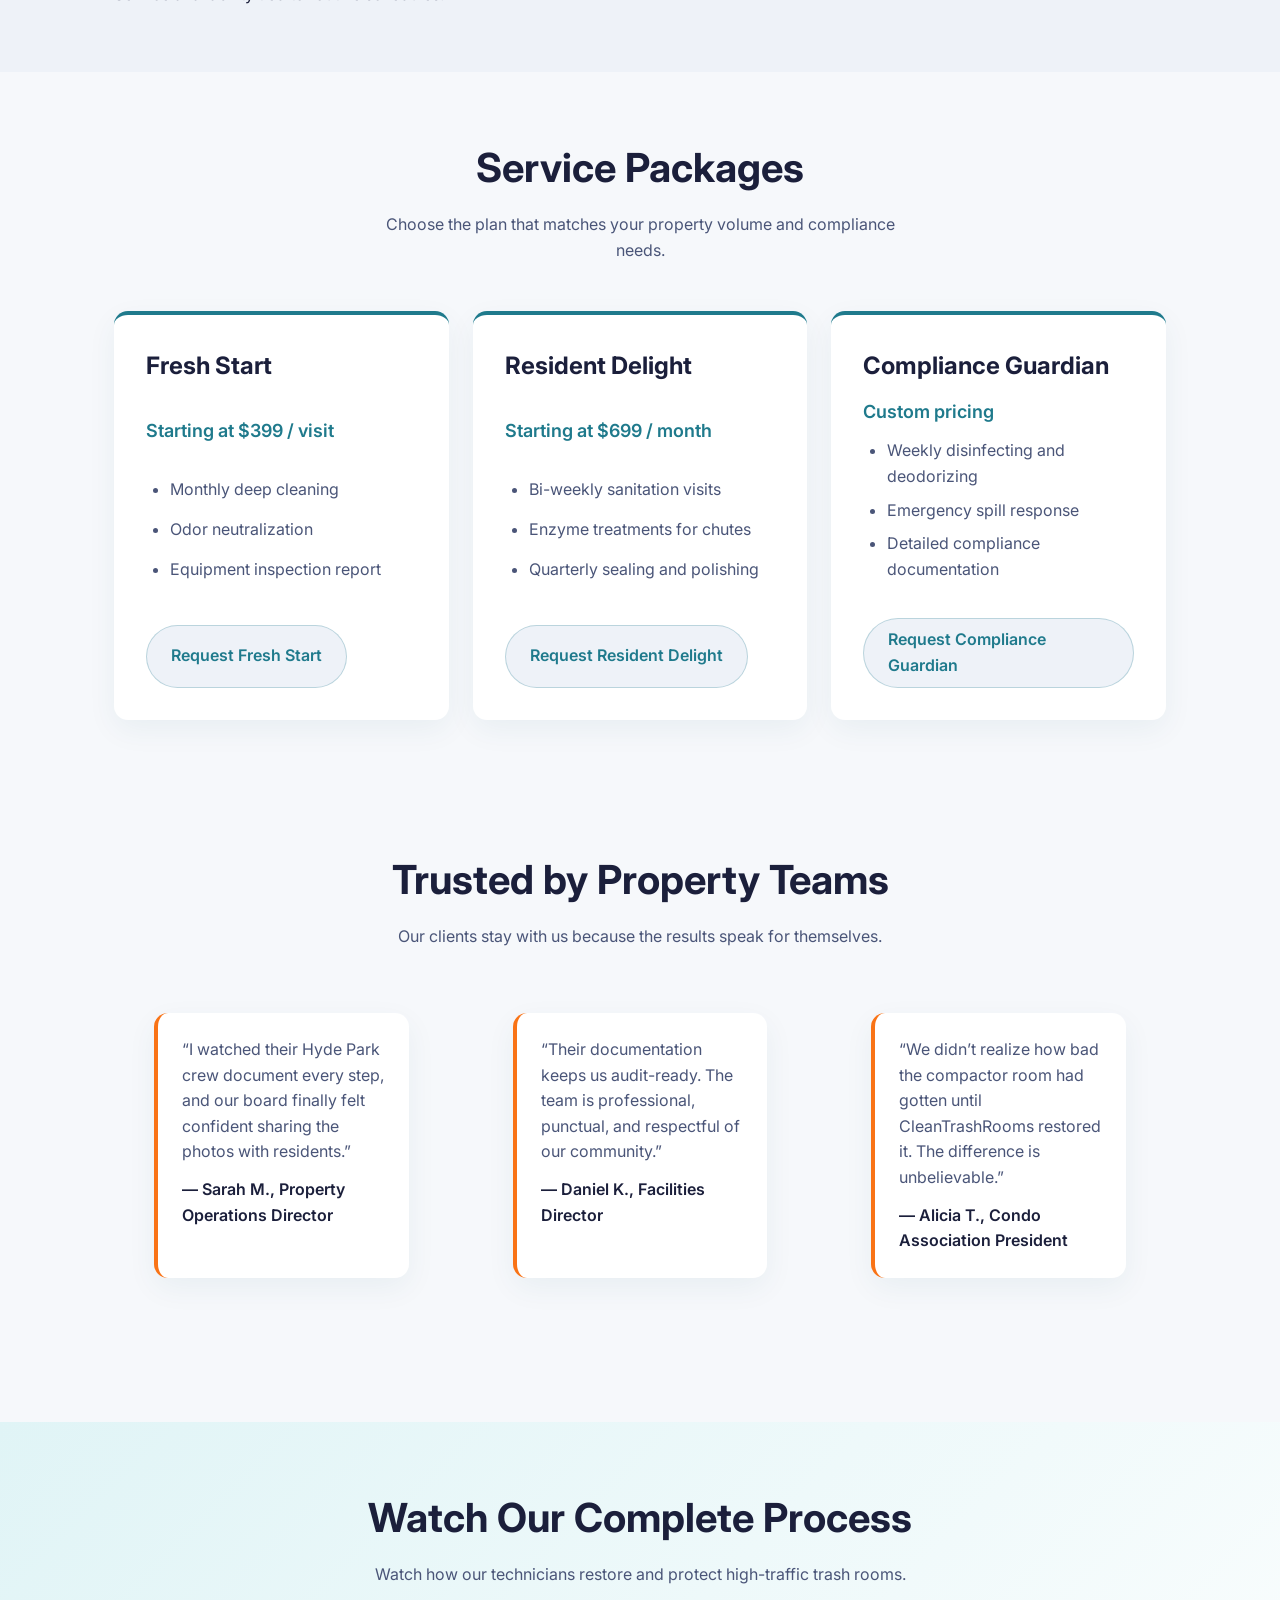
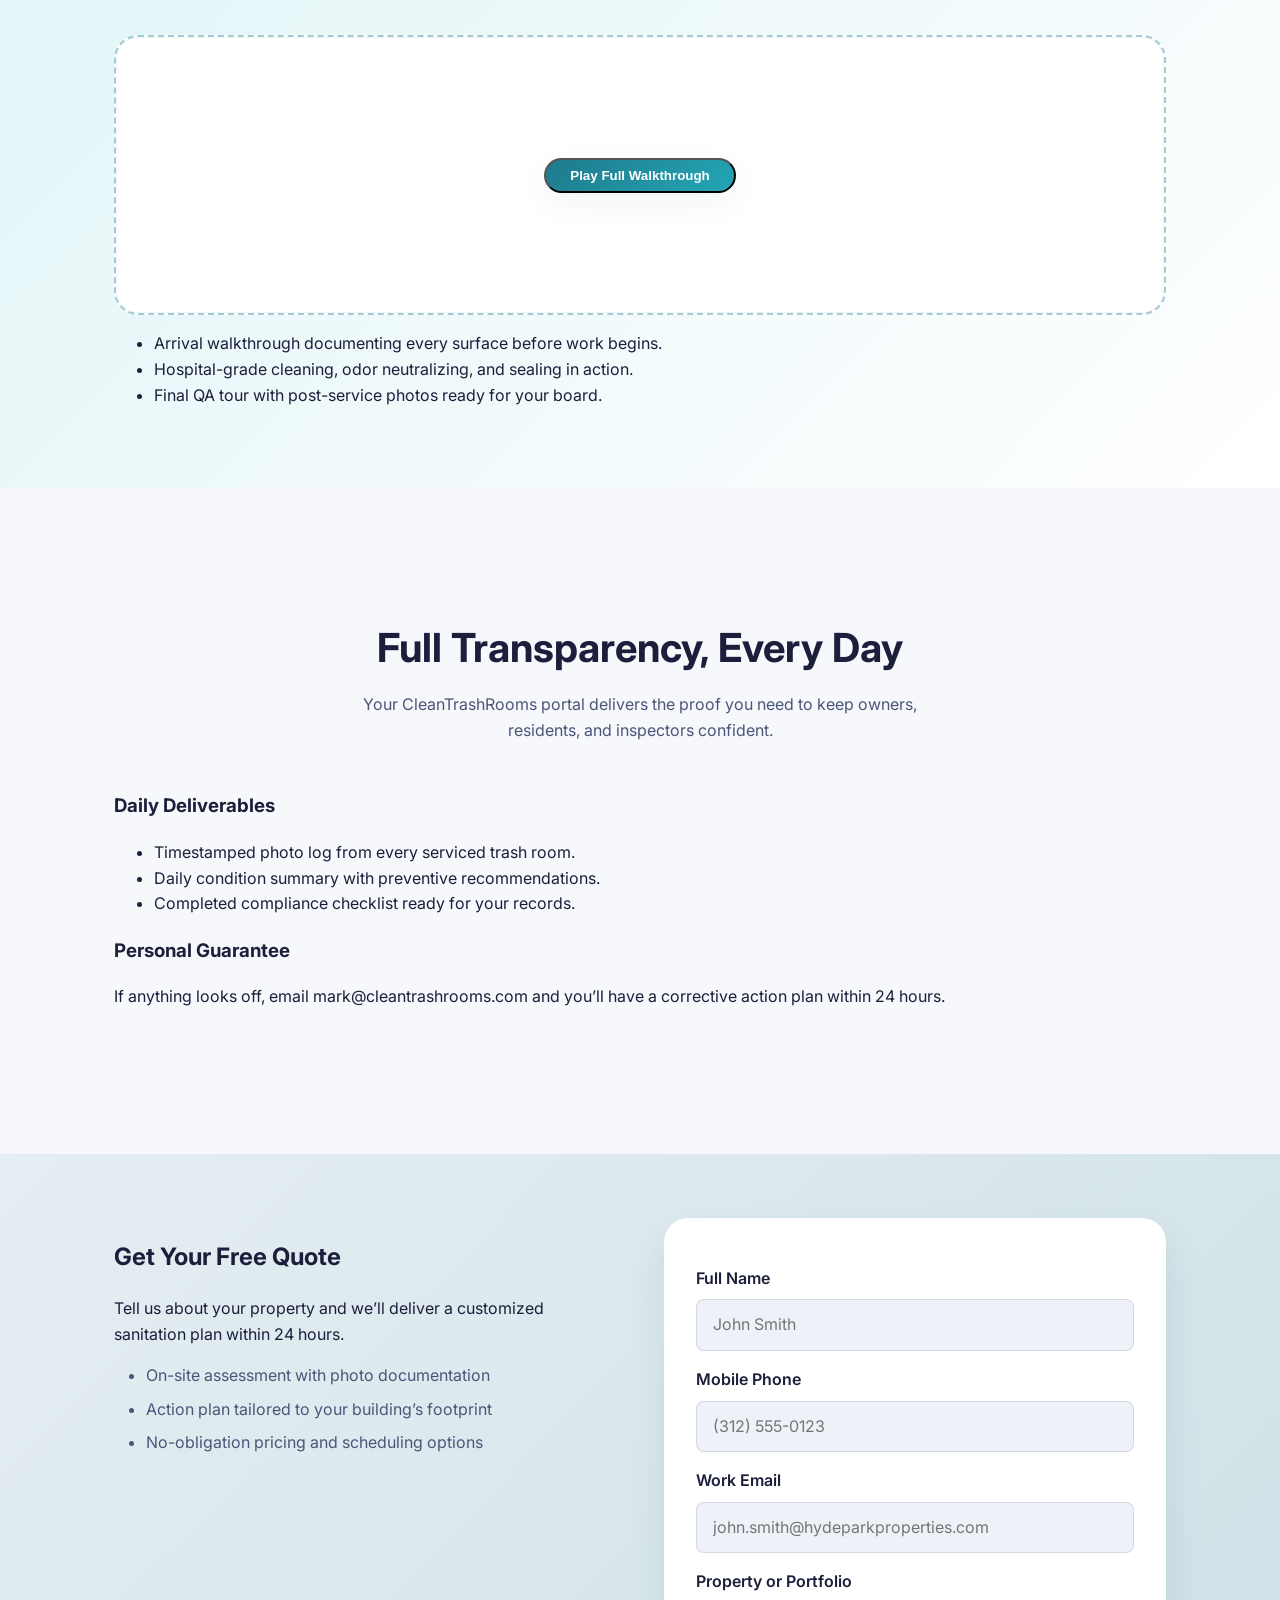
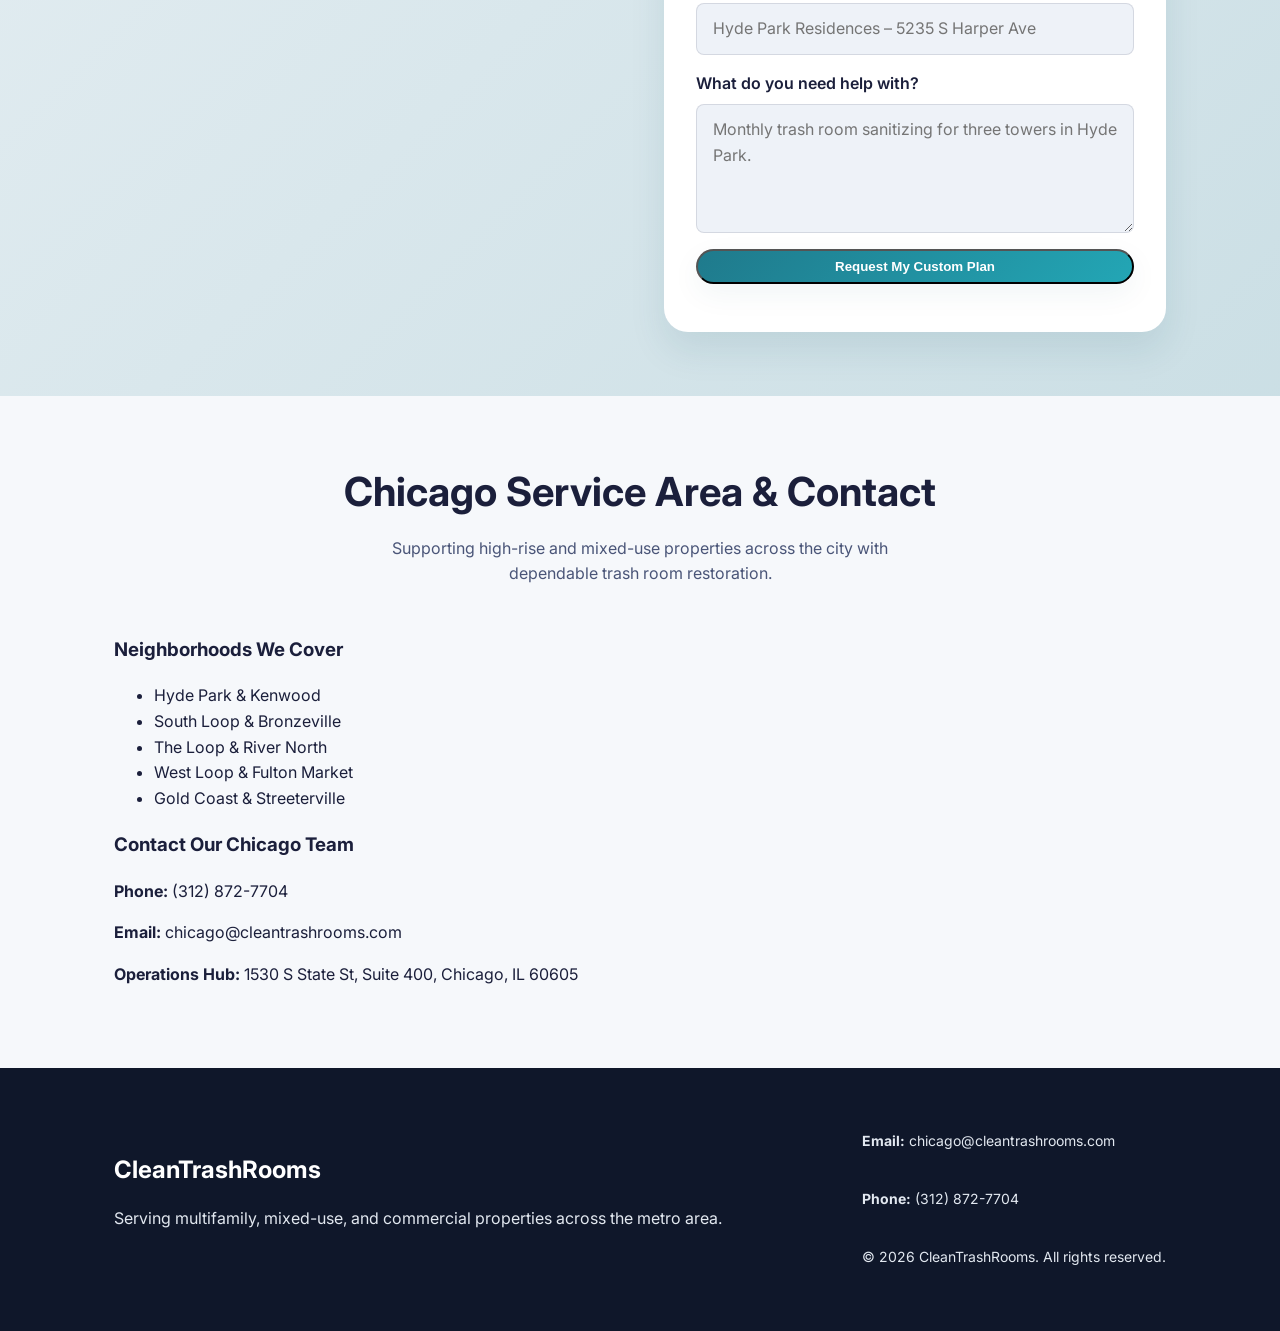
==== commit 2db18302: "Refresh marketing content with Hyde Park updates" ====
--- a/index.html
+++ b/index.html
@@ -12,7 +12,7 @@
     <div class="site-header__inner container">
       <div class="branding">
         <span class="logo">CleanTrashRooms</span>
-        <p class="tagline">Daily professional cleaning for Chicago apartment buildings that keeps trash rooms spotless.</p>
+        <p class="tagline">Premium trash room restoration for commercial and multifamily properties.</p>
       </div>
       <a class="btn btn-primary" href="#free-quote">Get Your Free Quote</a>
     </div>
@@ -22,16 +22,16 @@
     <section class="hero" id="hero">
       <div class="hero__grid container">
         <div class="hero__content">
-          <h1>Stop Dealing with Disgusting Trash Rooms</h1>
-          <p class="hero__lead">Daily professional cleaning for Chicago apartment buildings that ends odor complaints, prevents pest issues, and keeps compliance simple.</p>
+          <h1>CleanTrashRooms</h1>
+          <p class="hero__lead">Eliminate odors, grime, and hazardous buildup in your trash rooms with a specialty team that treats sanitation like a science.</p>
           <div class="hero__actions">
-            <a class="btn btn-primary" href="#free-quote">Get Your Free Quote</a>
-            <a class="btn btn-secondary" href="#showcase">See Results</a>
+            <a class="btn btn-primary" href="#free-quote">Schedule a walkthrough</a>
+            <a class="btn btn-secondary" href="#packages">View service packages</a>
           </div>
           <ul class="hero__highlights">
-            <li>This isn't a janitor's job—trash rooms need specialists who sanitize, deodorize, and seal every surface.</li>
-            <li>Daily service keeps chutes, compactors, and waste areas spotless for Chicago residents and staff.</li>
-            <li>Detailed reporting proves results and keeps property teams ahead of complaints and inspections.</li>
+            <li>Certified technicians with hospitality-level standards</li>
+            <li>Hospital-grade sanitizing, deodorizing, and sealing</li>
+            <li>Flexible scheduling that keeps residents happy</li>
           </ul>
         </div>
         <figure class="hero__media">
@@ -43,33 +43,23 @@
 
     <section class="before-after" id="showcase">
       <div class="container">
-        <div class="before-after__layout">
-          <div class="before-after__copy">
-            <h2>You Know The Problem Too Well</h2>
-            <p>Trash rooms don’t fall apart overnight—they slip a little further every time the nightly crew can’t keep up with the spills, leaks, and bulk drop-offs.</p>
-            <p>By the time the calls and emails flood your inbox, the damage has already started. Here’s how fast the situation snowballs without a specialty team.</p>
-          </div>
-          <div class="before-after__list">
-            <h3 class="before-after__list-heading">The trash room decline timeline</h3>
-            <ul class="before-after__timeline" aria-label="Trash room deterioration timeline">
-              <li>
-                <strong>Week 1: Surface grime shows up.</strong>
-                <span>Spills and leaks seep into porous surfaces, inviting bacteria and pests.</span>
-              </li>
-              <li>
-                <strong>Week 3: Odors spark complaints.</strong>
-                <span>Uncontrolled odors migrate into hallways and elevators, lowering tenant satisfaction.</span>
-              </li>
-              <li>
-                <strong>Week 6: Safety risks rise.</strong>
-                <span>Mold, slippery floors, and pest activity create health violations and liability exposure.</span>
-              </li>
-              <li>
-                <strong>Week 8+: Costs surge.</strong>
-                <span>Corroded chutes, stained walls, and infested rooms require expensive overhauls.</span>
-              </li>
-            </ul>
-          </div>
+        <div class="section-heading">
+          <h2>See The Results for Yourself</h2>
+          <p>Walk through our Hyde Park transformation and experience the difference a specialty trash room restoration makes.</p>
+        </div>
+        <div class="before-after__gallery">
+          <figure class="before-after__item">
+            <img src="https://via.placeholder.com/560x420?text=Before" alt="Trash room with overflowing bins and grime" />
+            <figcaption>Hyde Park high-rise before our crew: overflow, staining, and odor complaints.</figcaption>
+          </figure>
+          <figure class="before-after__item">
+            <img src="https://via.placeholder.com/560x420?text=After" alt="Sparkling clean trash room after professional cleaning" />
+            <figcaption>Hyde Park high-rise after service: sanitized, sealed, and resident-ready.</figcaption>
+          </figure>
+          <figure class="before-after__item">
+            <img src="https://via.placeholder.com/560x420?text=Odor+Neutralized" alt="Technician applying odor control treatment" />
+            <figcaption><a href="#process-video">Explore the full Hyde Park case study.</a></figcaption>
+          </figure>
         </div>
       </div>
     </section>
@@ -77,24 +67,27 @@
     <section class="problem-cycle" id="problem-cycle">
       <div class="container">
         <div class="section-heading">
-          <h2>You Know The Problem Too Well</h2>
-          <p>Your team opens the day by resetting every bin, wiping every surface, and neutralizing odors&mdash;only to watch the relief evaporate in a matter of hours.</p>
+          <h2>How Trash Room Problems Escalate</h2>
+          <p>Interrupting the cycle early saves thousands in remediation costs and protects your reputation.</p>
         </div>
         <ol class="timeline">
           <li>
-            <h3>6-8 AM Morning Clean&hellip;</h3>
-            <p>Fresh liners, disinfected chutes, and gleaming floors set the trash room up for success.</p>
+            <h3>Week 1: Surface grime appears</h3>
+            <p>Spills and leaks seep into porous surfaces, inviting bacteria and pests.</p>
           </li>
           <li>
-            <h3>2 PM Afternoon Chaos&hellip;</h3>
-            <p>Overflowing deliveries, leaking bags, and food waste undo the morning effort while complaints roll in.</p>
+            <h3>Week 3: Odors spark complaints</h3>
+            <p>Uncontrolled odors migrate into hallways and elevators, lowering tenant satisfaction.</p>
           </li>
           <li>
-            <h3>8 PM+ Evening Disaster&hellip;</h3>
-            <p>Bins are maxed out, odors creep into hallways, and you are planning another emergency clean.</p>
+            <h3>Week 6: Safety risks rise</h3>
+            <p>Mold, slippery floors, and pest activity create health violations and liability exposure.</p>
+          </li>
+          <li>
+            <h3>Week 8+: Costly damage accrues</h3>
+            <p>Corroded chutes, stained walls, and infested rooms require expensive overhauls.</p>
           </li>
         </ol>
-        <p class="timeline__summary">By sunrise it starts again, and your team repeats the same exhausting cycle.</p>
       </div>
     </section>
 
@@ -104,72 +97,59 @@
           <h2>Property Manager Pain Points Solved</h2>
           <p>We manage every detail so you can focus on occupancy and resident experience.</p>
         </div>
-        <div class="pain-points__content">
-          <div class="pain-points__copy">
-            <p><strong>Constant Complaints.</strong> Residents escalate odor and cleanliness issues when trash rooms are neglected for even a single week.</p>
-            <p><strong>Staff Burnout.</strong> On-site teams weren’t hired to deep-clean compactors, yet they keep getting pulled in to triage the mess.</p>
-            <p><strong>Brand Damage.</strong> Prospects touring the property smell the problem before they see the amenities, putting renewals and leases at risk.</p>
-            <p><strong>Hidden Costs.</strong> Emergency cleanups, pest control, and replacement flooring quietly drain the budget you set aside for improvements.</p>
-          </div>
-          <div class="pain-points__gallery" aria-label="Trash room problem imagery">
-            <figure>
-              <img src="assets/images/roach.jpeg" alt="Cockroaches clustering around a trash room floor drain" />
-              <figcaption>Pest infestations thrive when residue builds up behind bins and along floor drains.</figcaption>
-            </figure>
-            <figure>
-              <img src="assets/images/before00002.jpeg" alt="Overflowing trash bins spilling bags across the compactor room floor" />
-              <figcaption>Overflowing trash turns resident drop-offs into complaints within hours.</figcaption>
-            </figure>
-            <figure>
-              <img src="assets/images/cardboard.jpeg" alt="Soaked cardboard sheets laid across a trash room floor" />
-              <figcaption>Temporary floor coverings saturate fast, spreading grime instead of containing it.</figcaption>
-            </figure>
-          </div>
+        <div class="card-grid">
+          <article class="card">
+            <h3>Odor Control</h3>
+            <p>Medical-grade deodorizing treatments keep hallways and elevators smelling fresh around the clock.</p>
+          </article>
+          <article class="card">
+            <h3>Pest Prevention</h3>
+            <p>Sanitizing protocols and enzyme treatments deter rodents and insects before they invade units.</p>
+          </article>
+          <article class="card">
+            <h3>Regulatory Compliance</h3>
+            <p>Detailed reporting documents every visit, supporting health inspections and compliance requirements.</p>
+          </article>
+          <article class="card">
+            <h3>Resident Satisfaction</h3>
+            <p>Flexible night and weekend scheduling eliminates disruptions and keeps complaints off your desk.</p>
+          </article>
         </div>
       </div>
     </section>
 
     <section class="specialty-comparison" id="specialty-service">
       <div class="container">
-        <div class="specialty-comparison__intro">
-          <h2>The Specialty You've Been Looking For</h2>
-          <p>
-            Trash rooms behave more like mechanical spaces than common areas. They demand trained technicians,
-            purpose-built chemistry, and proactive maintenance to avoid escalating repairs.
-            <span class="specialty-comparison__highlight">Prevention is always cheaper than emergency remediation.</span>
-          </p>
-        </div>
-        <div
-          class="specialty-comparison__grid"
-          role="group"
-          aria-label="Comparison of outcomes with and without CleanTrashRooms"
-        >
-          <article class="specialty-comparison__column specialty-comparison__column--without">
-            <h3>Without a Specialty Partner</h3>
-            <ul class="specialty-comparison__list">
-              <li>Reactive cleanup only after odor complaints hit your inbox.</li>
-              <li>Standard janitorial supplies that can't neutralize biofilm or pests.</li>
-              <li>No documentation trail for inspections or ownership updates.</li>
-              <li>Unexpected shutdowns when chute and compactor issues escalate.</li>
-            </ul>
-            <p class="specialty-comparison__cost">
-              <span class="specialty-comparison__cost-label">Total Cost Pressure</span>
-              <span class="specialty-comparison__indicator specialty-comparison__indicator--high">High</span>
-            </p>
-          </article>
-          <article class="specialty-comparison__column specialty-comparison__column--with">
-            <h3>With CleanTrashRooms</h3>
-            <ul class="specialty-comparison__list">
-              <li>Scheduled sanitizing, sealing, and odor control before complaints start.</li>
-              <li>Technicians trained on chute, compactor, and ventilation systems.</li>
-              <li>Photo reports, compliance logs, and recommendations every visit.</li>
-              <li>Consistent resident satisfaction and fewer emergency vendor calls.</li>
-            </ul>
-            <p class="specialty-comparison__cost">
-              <span class="specialty-comparison__cost-label">Total Cost Pressure</span>
-              <span class="specialty-comparison__indicator specialty-comparison__indicator--low">Low</span>
-            </p>
-          </article>
+        <div class="section-heading">
+          <h2>Why Specialty Service Matters</h2>
+          <p>Compare CleanTrashRooms with traditional janitorial crews.</p>
+        </div>
+        <div class="comparison-table" role="table" aria-label="Specialty service comparison">
+          <div class="comparison-table__row comparison-table__row--header" role="row">
+            <div class="comparison-table__cell" role="columnheader">Service Focus</div>
+            <div class="comparison-table__cell" role="columnheader">CleanTrashRooms</div>
+            <div class="comparison-table__cell" role="columnheader">Basic Janitorial</div>
+          </div>
+          <div class="comparison-table__row" role="row">
+            <div class="comparison-table__cell" role="cell">Trash room expertise</div>
+            <div class="comparison-table__cell" role="cell">Dedicated specialists, trained on chute and compactor systems.</div>
+            <div class="comparison-table__cell" role="cell">Generalists without equipment-specific knowledge.</div>
+          </div>
+          <div class="comparison-table__row" role="row">
+            <div class="comparison-table__cell" role="cell">Sanitization approach</div>
+            <div class="comparison-table__cell" role="cell">EPA-registered disinfectants and sealants tailored to porous surfaces.</div>
+            <div class="comparison-table__cell" role="cell">Mop-and-go cleaning that leaves biofilm behind.</div>
+          </div>
+          <div class="comparison-table__row" role="row">
+            <div class="comparison-table__cell" role="cell">Documentation</div>
+            <div class="comparison-table__cell" role="cell">Photo logs, condition reports, and compliance checklists every visit.</div>
+            <div class="comparison-table__cell" role="cell">Limited proof of work beyond sign-off sheets.</div>
+          </div>
+          <div class="comparison-table__row" role="row">
+            <div class="comparison-table__cell" role="cell">Response time</div>
+            <div class="comparison-table__cell" role="cell">Emergency support within 24 hours.</div>
+            <div class="comparison-table__cell" role="cell">Service availability tied to routine schedules.</div>
+          </div>
         </div>
       </div>
     </section>
@@ -182,55 +162,35 @@
         </div>
         <div class="card-grid card-grid--packages">
           <article class="card card--package">
-            <h3>Daily Reset</h3>
-            <p class="package-price">Starting at $149 / day</p>
-            <ul>
-              <li>Daily trash room disinfecting and deodorizing</li>
-              <li>Liner replacement and bin staging support</li>
-              <li>Quick response touch-ups between hauler visits</li>
-            </ul>
-            <a class="btn btn-secondary" href="#free-quote">Get Quote for Daily Reset</a>
+            <h3>Fresh Start</h3>
+            <p class="package-price">Starting at $399 / visit</p>
+            <ul>
+              <li>Monthly deep cleaning</li>
+              <li>Odor neutralization</li>
+              <li>Equipment inspection report</li>
+            </ul>
+            <a class="btn btn-secondary" href="#free-quote">Request Fresh Start</a>
           </article>
           <article class="card card--package">
-            <h3>3x Weekly</h3>
-            <p class="package-price">Starting at $429 / month</p>
-            <ul>
-              <li>Three scheduled sanitation visits every week</li>
-              <li>Enzyme chute treatments with each service</li>
-              <li>Weekly condition reporting with action items</li>
-            </ul>
-            <a class="btn btn-secondary" href="#free-quote">Get Quote for 3x Weekly</a>
+            <h3>Resident Delight</h3>
+            <p class="package-price">Starting at $699 / month</p>
+            <ul>
+              <li>Bi-weekly sanitation visits</li>
+              <li>Enzyme treatments for chutes</li>
+              <li>Quarterly sealing and polishing</li>
+            </ul>
+            <a class="btn btn-secondary" href="#free-quote">Request Resident Delight</a>
           </article>
           <article class="card card--package">
-            <h3>Summer Intensive</h3>
-            <p class="package-price">Starting at $1,199 / program</p>
-            <ul>
-              <li>High-season deep cleaning and sealing rotation</li>
-              <li>Mid-season odor neutralization reinforcement</li>
-              <li>Post-season reset with documentation package</li>
-            </ul>
-            <a class="btn btn-secondary" href="#free-quote">Plan My Summer Intensive</a>
-          </article>
-        </div>
-        <div class="additional-services">
-          <h3>Additional Services</h3>
-          <div class="card-grid card-grid--packages">
-            <article class="card card--package">
-              <h4>Deep Clean</h4>
-              <p class="package-price">$599 per visit</p>
-              <p>Comprehensive pressure washing, degreasing, and sealing for neglected rooms.</p>
-            </article>
-            <article class="card card--package">
-              <h4>Overflow Pickups</h4>
-              <p class="package-price">$129 per call</p>
-              <p>On-demand removal of excess waste and bulky items between scheduled hauls.</p>
-            </article>
-            <article class="card card--package">
-              <h4>Emergency Service</h4>
-              <p class="package-price">$249 dispatch fee</p>
-              <p>Rapid response for spills, leaks, and odor events that can’t wait for the next visit.</p>
-            </article>
-          </div>
+            <h3>Compliance Guardian</h3>
+            <p class="package-price">Custom pricing</p>
+            <ul>
+              <li>Weekly disinfecting and deodorizing</li>
+              <li>Emergency spill response</li>
+              <li>Detailed compliance documentation</li>
+            </ul>
+            <a class="btn btn-secondary" href="#free-quote">Request Compliance Guardian</a>
+          </article>
         </div>
       </div>
     </section>
@@ -243,8 +203,8 @@
         </div>
         <div class="testimonial-grid">
           <blockquote class="testimonial">
-            <p>“CleanTrashRooms turned our worst-performing tower around in a single month. Residents stopped complaining and renewals improved.”</p>
-            <cite>— Maya R., Regional Property Manager</cite>
+            <p>“I watched their Hyde Park crew document every step, and our board finally felt confident sharing the photos with residents.”</p>
+            <cite>— Sarah M., Property Operations Director</cite>
           </blockquote>
           <blockquote class="testimonial">
             <p>“Their documentation keeps us audit-ready. The team is professional, punctual, and respectful of our community.”</p>
@@ -261,34 +221,35 @@
     <section class="process-video" id="process-video">
       <div class="container">
         <div class="section-heading">
-          <h2>See Our Process</h2>
+          <h2>Watch Our Complete Process</h2>
           <p>Watch how our technicians restore and protect high-traffic trash rooms.</p>
         </div>
         <div class="video-placeholder" role="img" aria-label="Video placeholder showing play button and cleaning process teaser">
-          <button class="btn btn-primary" type="button">Play Process Overview</button>
-        </div>
+          <button class="btn btn-primary" type="button">Play Full Walkthrough</button>
+        </div>
+        <ul class="video-highlights">
+          <li>Arrival walkthrough documenting every surface before work begins.</li>
+          <li>Hospital-grade cleaning, odor neutralizing, and sealing in action.</li>
+          <li>Final QA tour with post-service photos ready for your board.</li>
+        </ul>
       </div>
     </section>
 
     <section class="client-portal" id="client-portal">
       <div class="container">
         <div class="section-heading">
-          <h2>Client Portal Access</h2>
-          <p>Track service history, photos, and compliance documentation in one secure dashboard.</p>
-        </div>
-        <div class="portal-features">
-          <article class="card">
-            <h3>24/7 Reporting</h3>
-            <p>View visit summaries, images, and upcoming appointments whenever you need them.</p>
-          </article>
-          <article class="card">
-            <h3>Resident Feedback Hub</h3>
-            <p>Log odor complaints and service requests directly to our team for fast resolution.</p>
-          </article>
-          <article class="card">
-            <h3>Compliance Library</h3>
-            <p>Download insurance certificates, SDS sheets, and sanitation logs instantly.</p>
-          </article>
+          <h2>Full Transparency, Every Day</h2>
+          <p>Your CleanTrashRooms portal delivers the proof you need to keep owners, residents, and inspectors confident.</p>
+        </div>
+        <div class="portal-details">
+          <h3>Daily Deliverables</h3>
+          <ul>
+            <li>Timestamped photo log from every serviced trash room.</li>
+            <li>Daily condition summary with preventive recommendations.</li>
+            <li>Completed compliance checklist ready for your records.</li>
+          </ul>
+          <h3>Personal Guarantee</h3>
+          <p>If anything looks off, email mark@cleantrashrooms.com and you’ll have a corrective action plan within 24 hours.</p>
         </div>
       </div>
     </section>
@@ -307,27 +268,53 @@
           </div>
           <form class="quote-form" action="#" method="post">
             <div class="form-field">
-              <label for="name">Name</label>
-              <input id="name" name="name" type="text" placeholder="Jane Property Manager" required />
-            </div>
-            <div class="form-field">
-              <label for="phone">Phone</label>
-              <input id="phone" name="phone" type="tel" placeholder="555-010-2456" required />
-            </div>
-            <div class="form-field">
-              <label for="email">Email</label>
-              <input id="email" name="email" type="email" placeholder="jane@propertygroup.com" required />
-            </div>
-            <div class="form-field">
-              <label for="address">Property Address</label>
-              <input id="address" name="address" type="text" placeholder="123 Uptown Ave, Suite 400" required />
-            </div>
-            <div class="form-field">
-              <label for="message">Tell us about the situation</label>
-              <textarea id="message" name="message" rows="4" placeholder="Two trash rooms with odor complaints and chute leaks." required></textarea>
-            </div>
-            <button class="btn btn-primary" type="submit">Submit Request</button>
+              <label for="name">Full Name</label>
+              <input id="name" name="name" type="text" placeholder="John Smith" required />
+            </div>
+            <div class="form-field">
+              <label for="phone">Mobile Phone</label>
+              <input id="phone" name="phone" type="tel" placeholder="(312) 555-0123" required />
+            </div>
+            <div class="form-field">
+              <label for="email">Work Email</label>
+              <input id="email" name="email" type="email" placeholder="john.smith@hydeparkproperties.com" required />
+            </div>
+            <div class="form-field">
+              <label for="address">Property or Portfolio</label>
+              <input id="address" name="address" type="text" placeholder="Hyde Park Residences – 5235 S Harper Ave" required />
+            </div>
+            <div class="form-field">
+              <label for="message">What do you need help with?</label>
+              <textarea id="message" name="message" rows="4" placeholder="Monthly trash room sanitizing for three towers in Hyde Park." required></textarea>
+            </div>
+            <button class="btn btn-primary" type="submit">Request My Custom Plan</button>
           </form>
+        </div>
+      </div>
+    </section>
+    <section class="service-area" id="chicago-service">
+      <div class="container">
+        <div class="section-heading">
+          <h2>Chicago Service Area &amp; Contact</h2>
+          <p>Supporting high-rise and mixed-use properties across the city with dependable trash room restoration.</p>
+        </div>
+        <div class="service-area__grid">
+          <div>
+            <h3>Neighborhoods We Cover</h3>
+            <ul>
+              <li>Hyde Park &amp; Kenwood</li>
+              <li>South Loop &amp; Bronzeville</li>
+              <li>The Loop &amp; River North</li>
+              <li>West Loop &amp; Fulton Market</li>
+              <li>Gold Coast &amp; Streeterville</li>
+            </ul>
+          </div>
+          <div>
+            <h3>Contact Our Chicago Team</h3>
+            <p><strong>Phone:</strong> (312) 872-7704</p>
+            <p><strong>Email:</strong> chicago@cleantrashrooms.com</p>
+            <p><strong>Operations Hub:</strong> 1530 S State St, Suite 400, Chicago, IL 60605</p>
+          </div>
         </div>
       </div>
     </section>
@@ -340,8 +327,8 @@
         <p>Serving multifamily, mixed-use, and commercial properties across the metro area.</p>
       </div>
       <div class="site-footer__meta">
-        <p><strong>Email:</strong> hello@cleantrashrooms.com</p>
-        <p><strong>Phone:</strong> (555) 987-6543</p>
+        <p><strong>Email:</strong> chicago@cleantrashrooms.com</p>
+        <p><strong>Phone:</strong> (312) 872-7704</p>
         <p>&copy; <span id="current-year"></span> CleanTrashRooms. All rights reserved.</p>
       </div>
     </div>
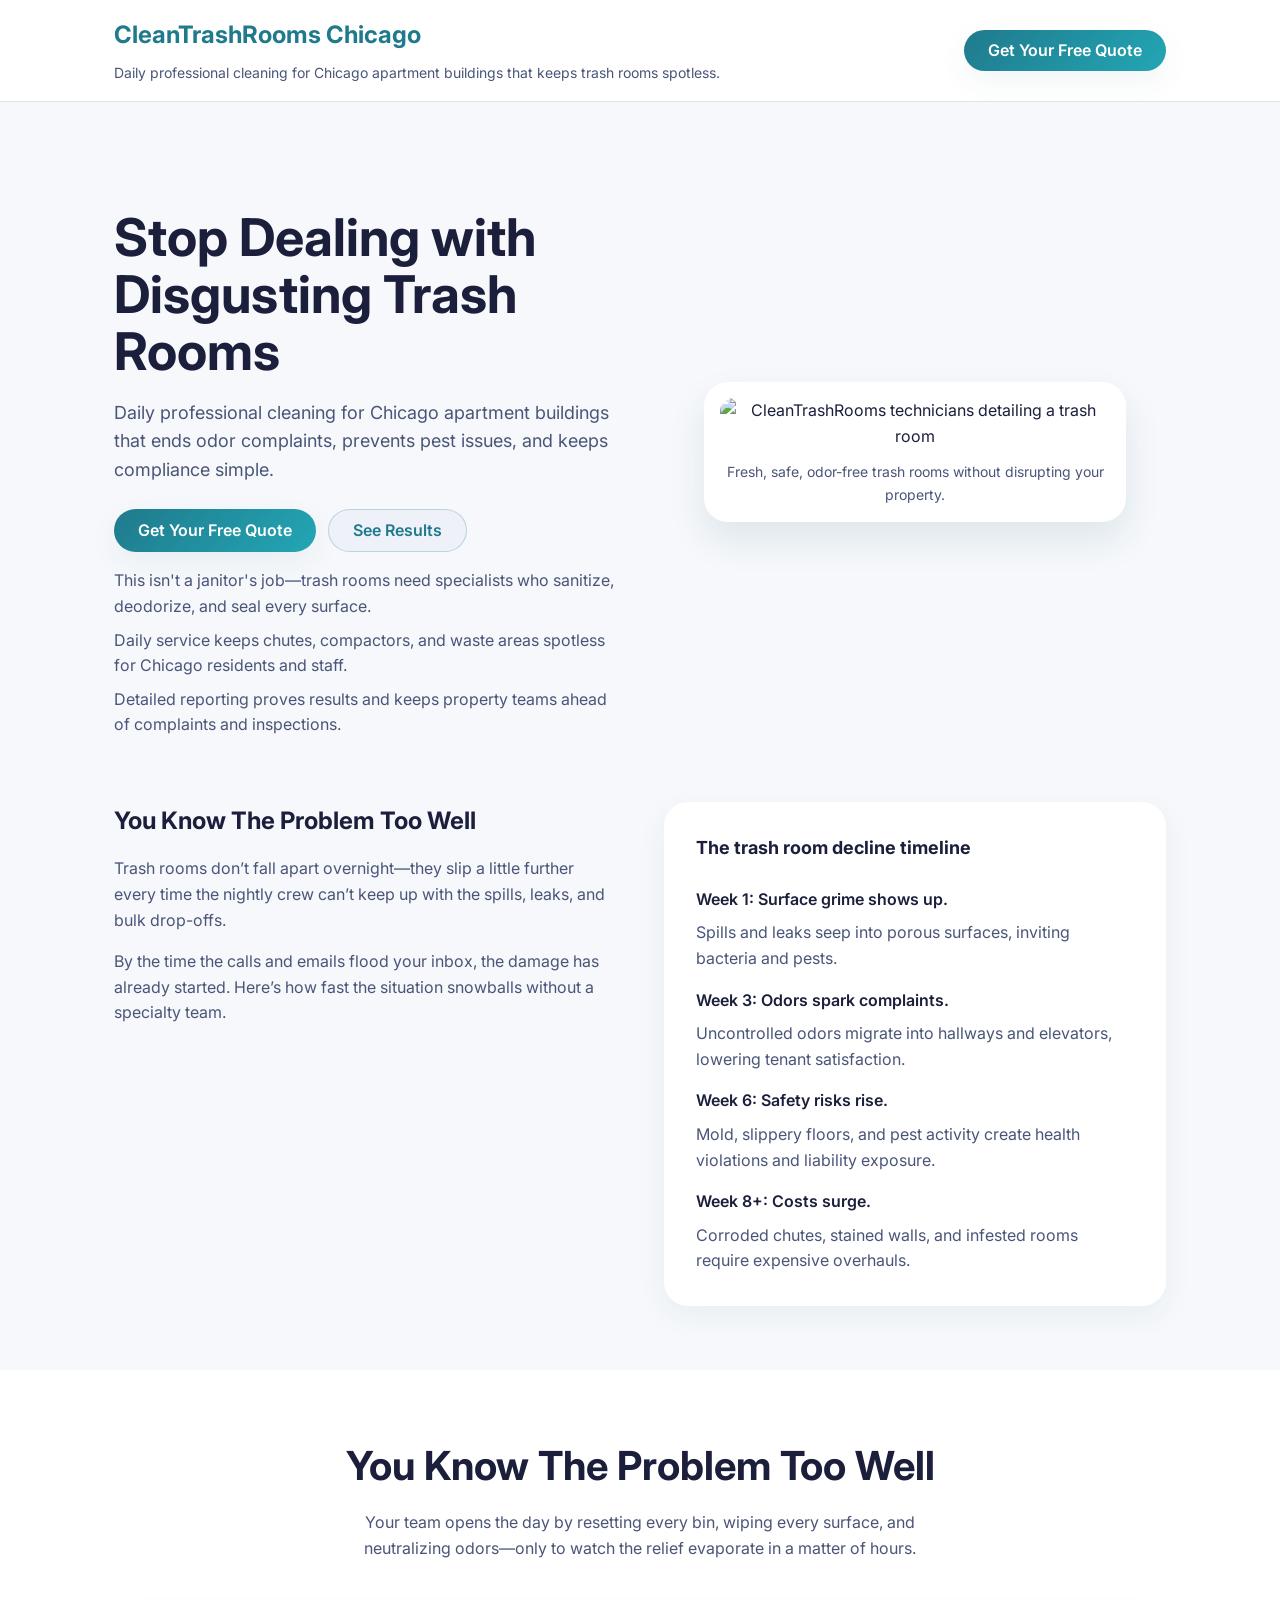
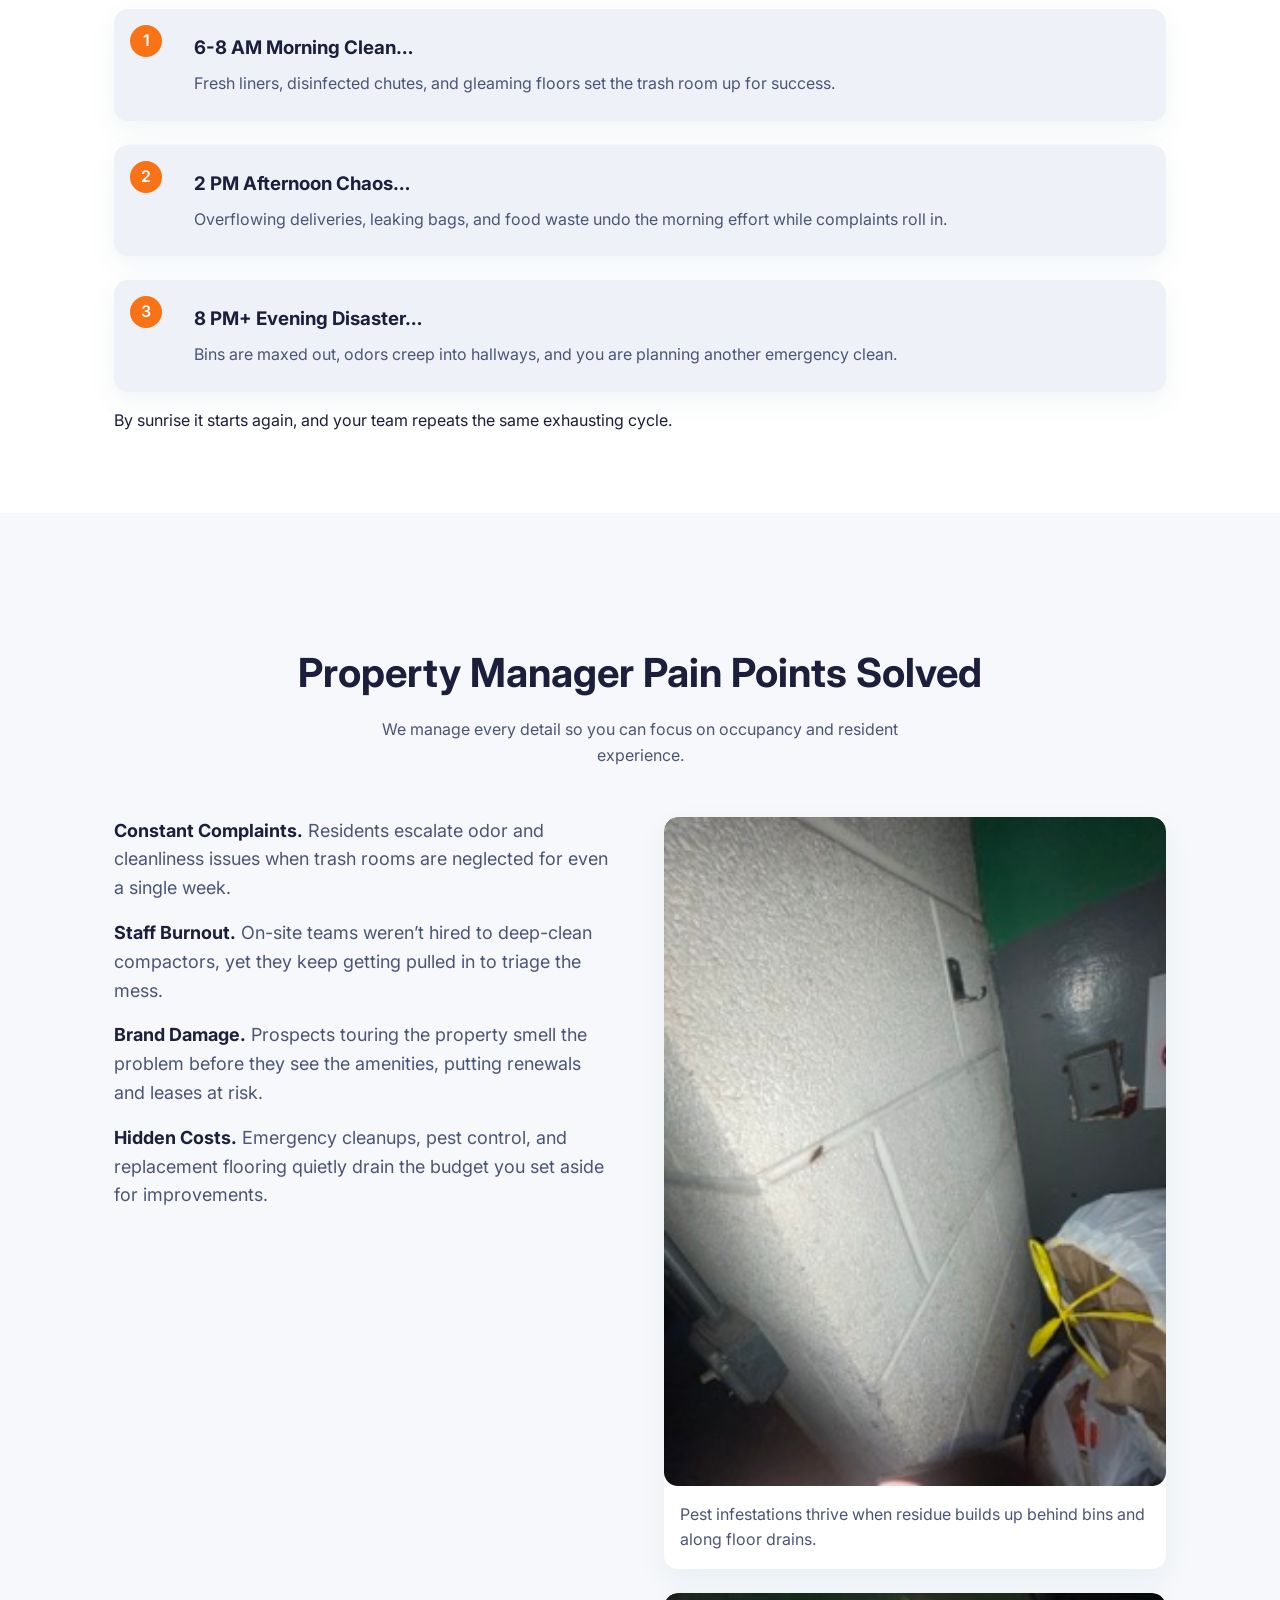
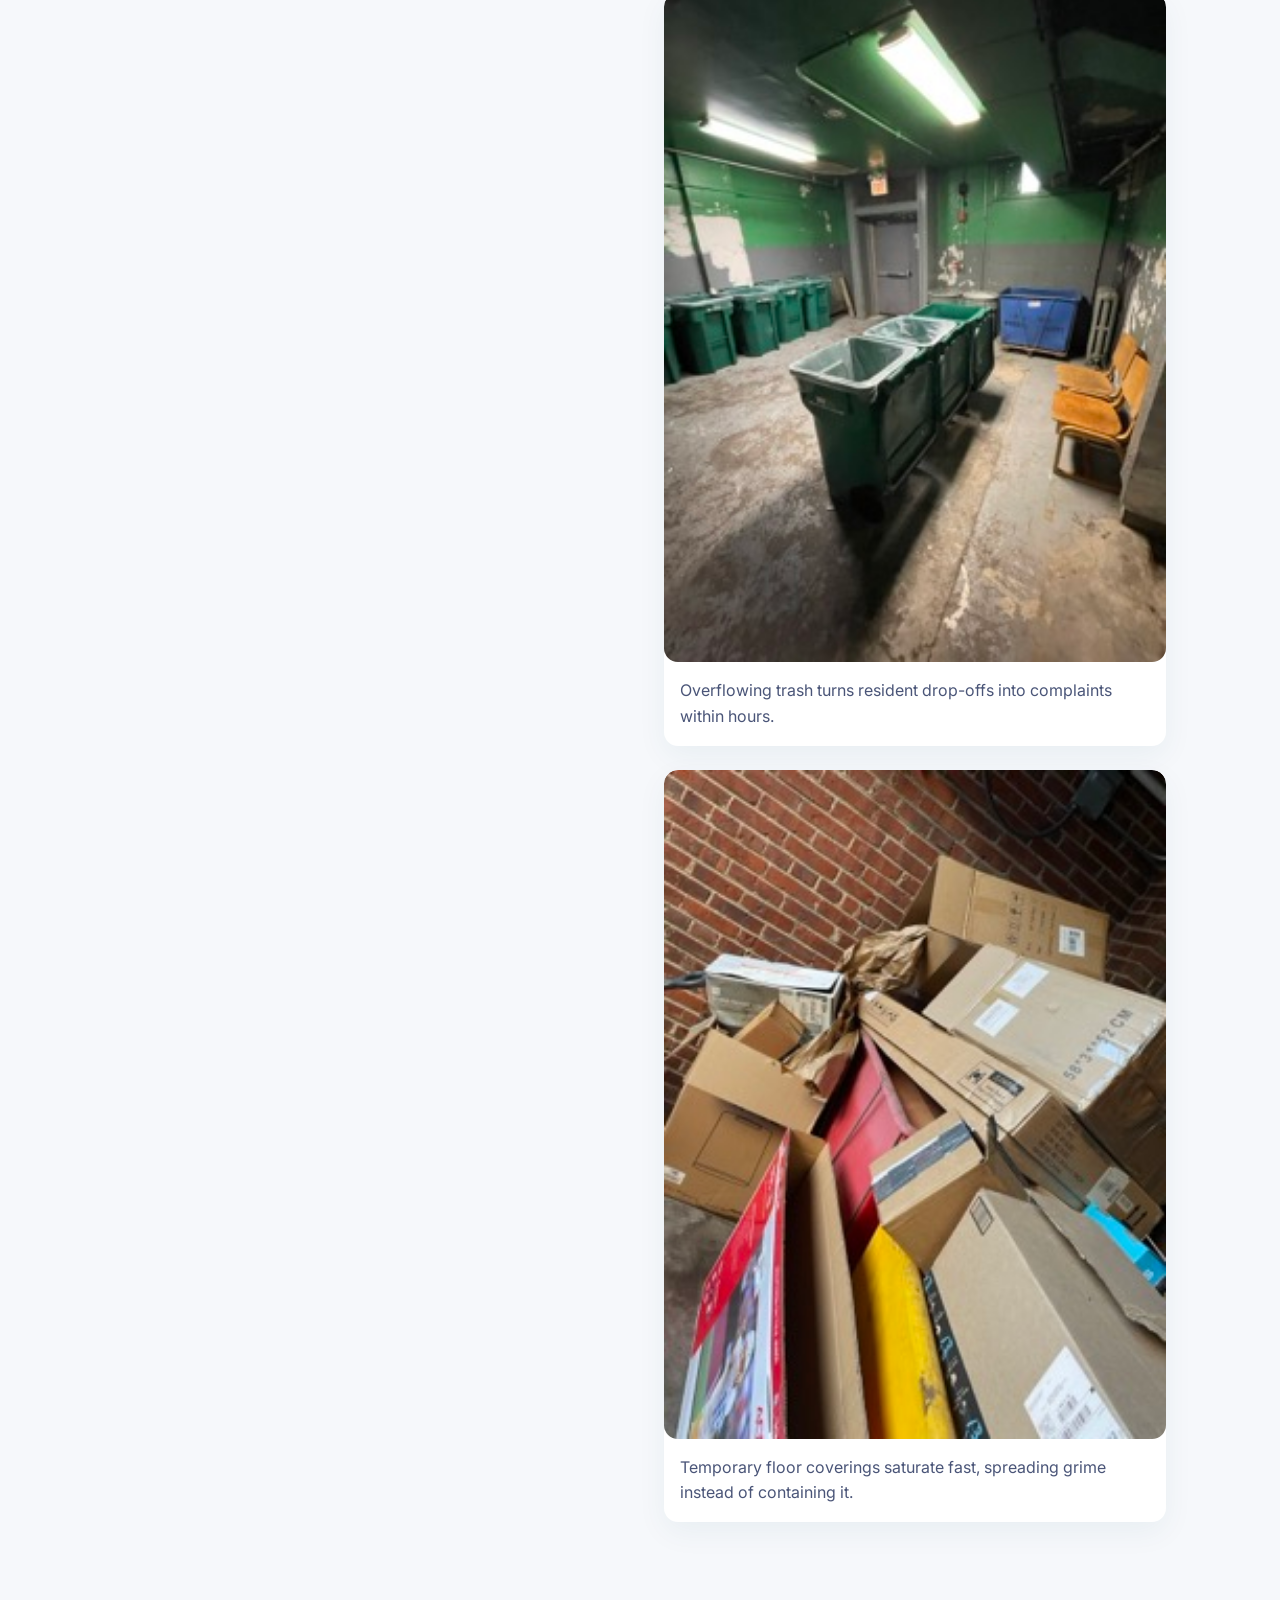
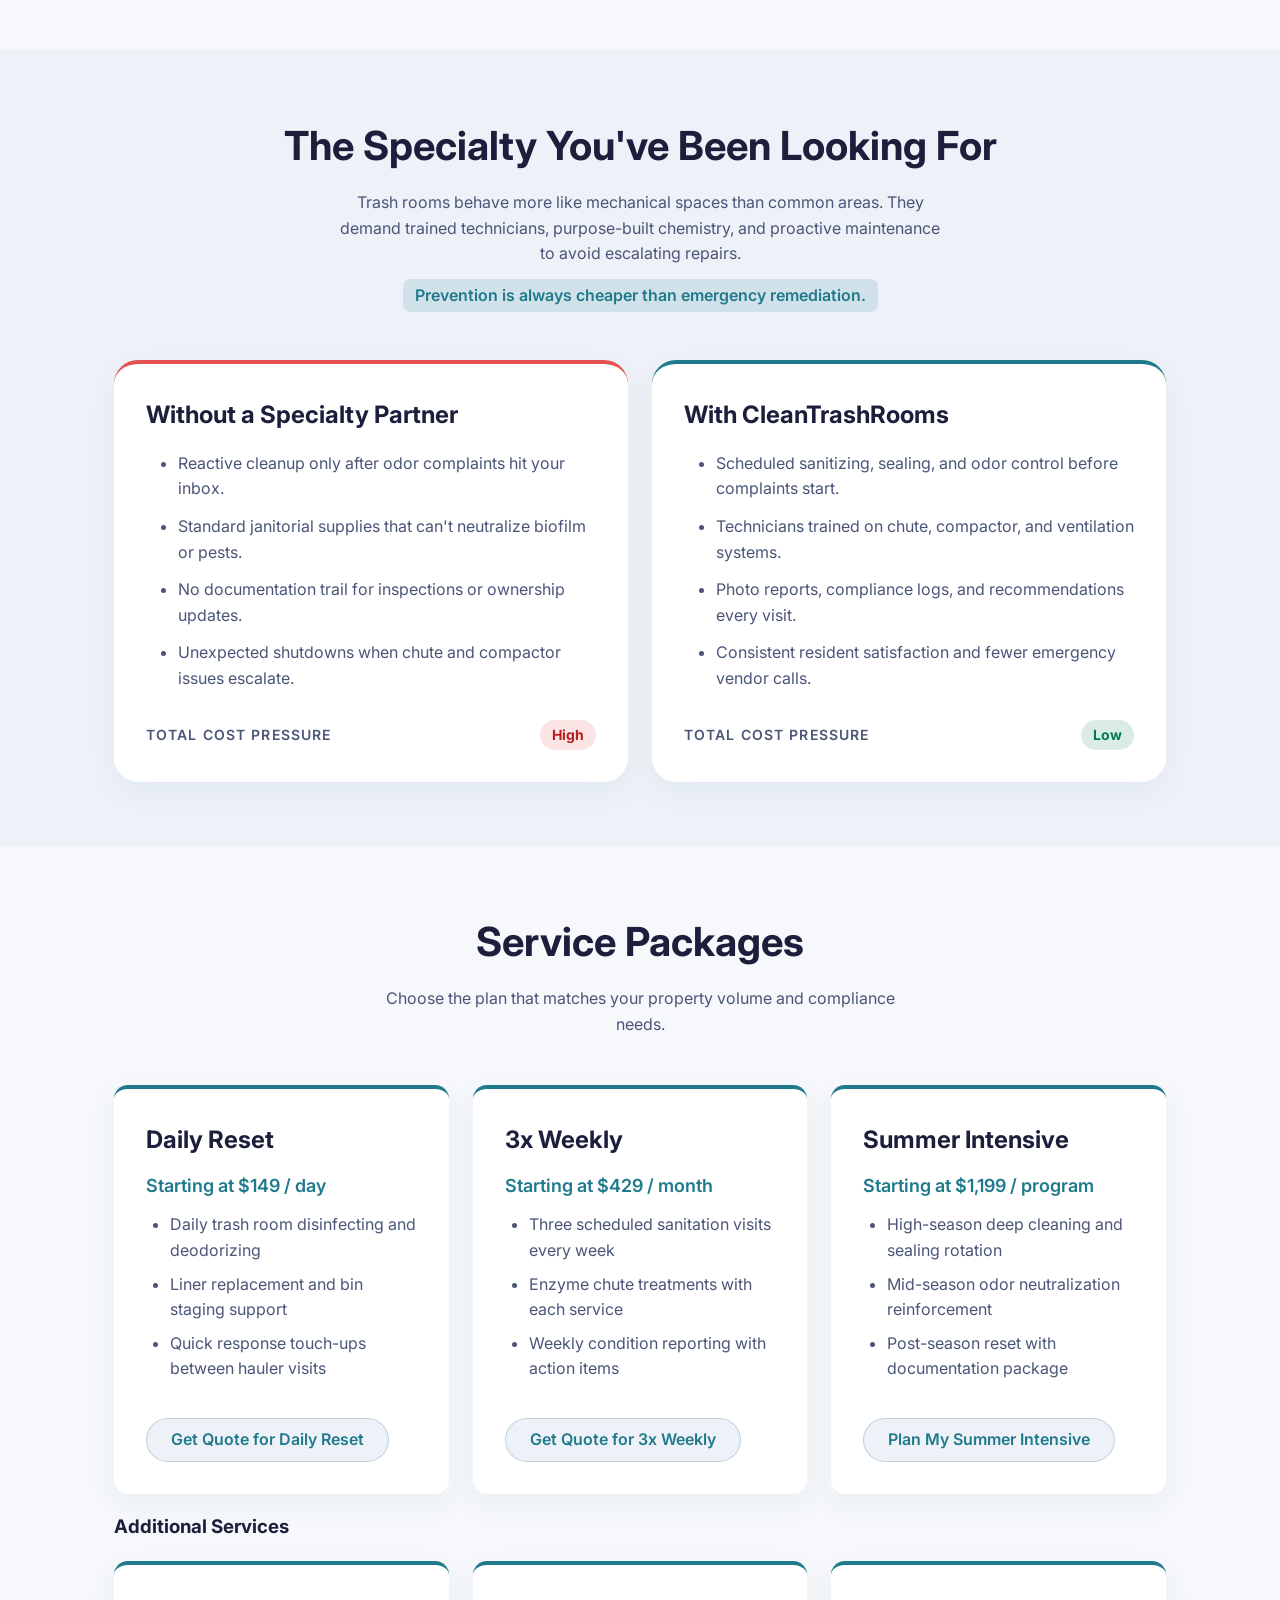
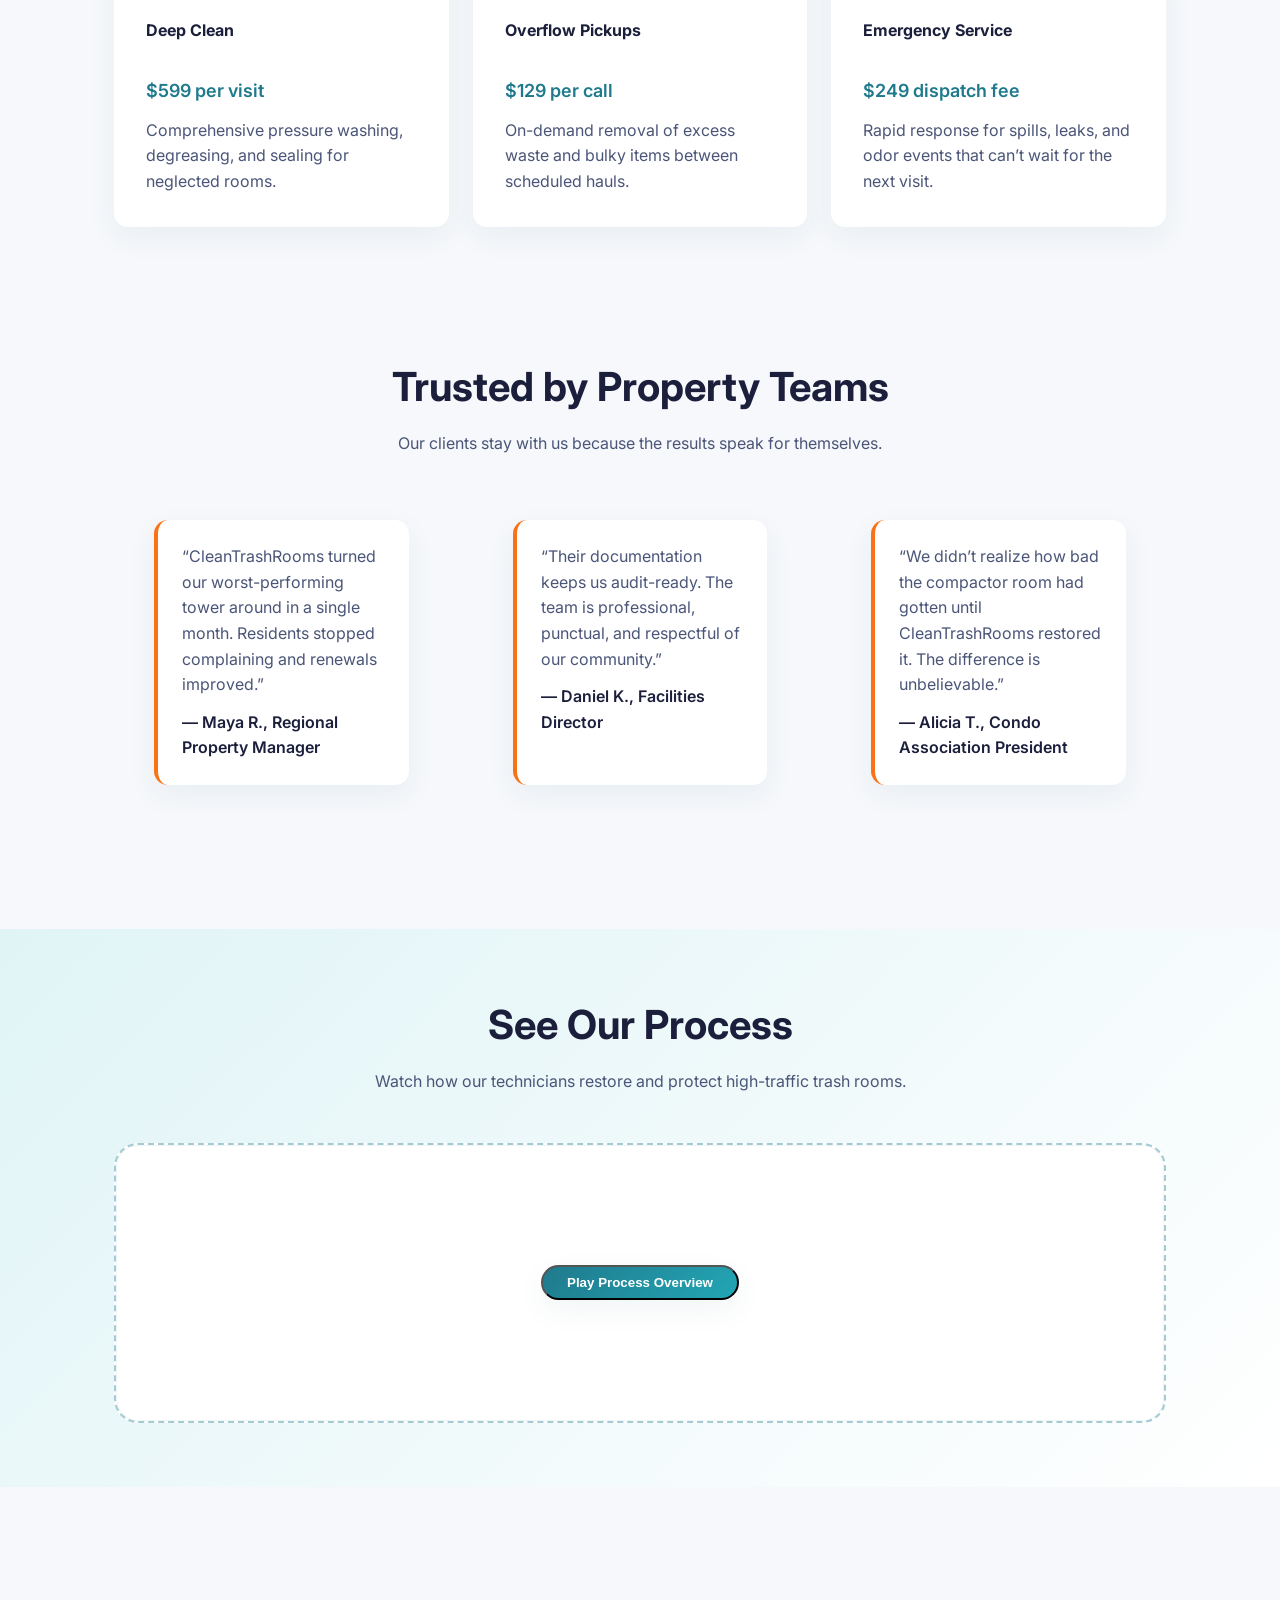
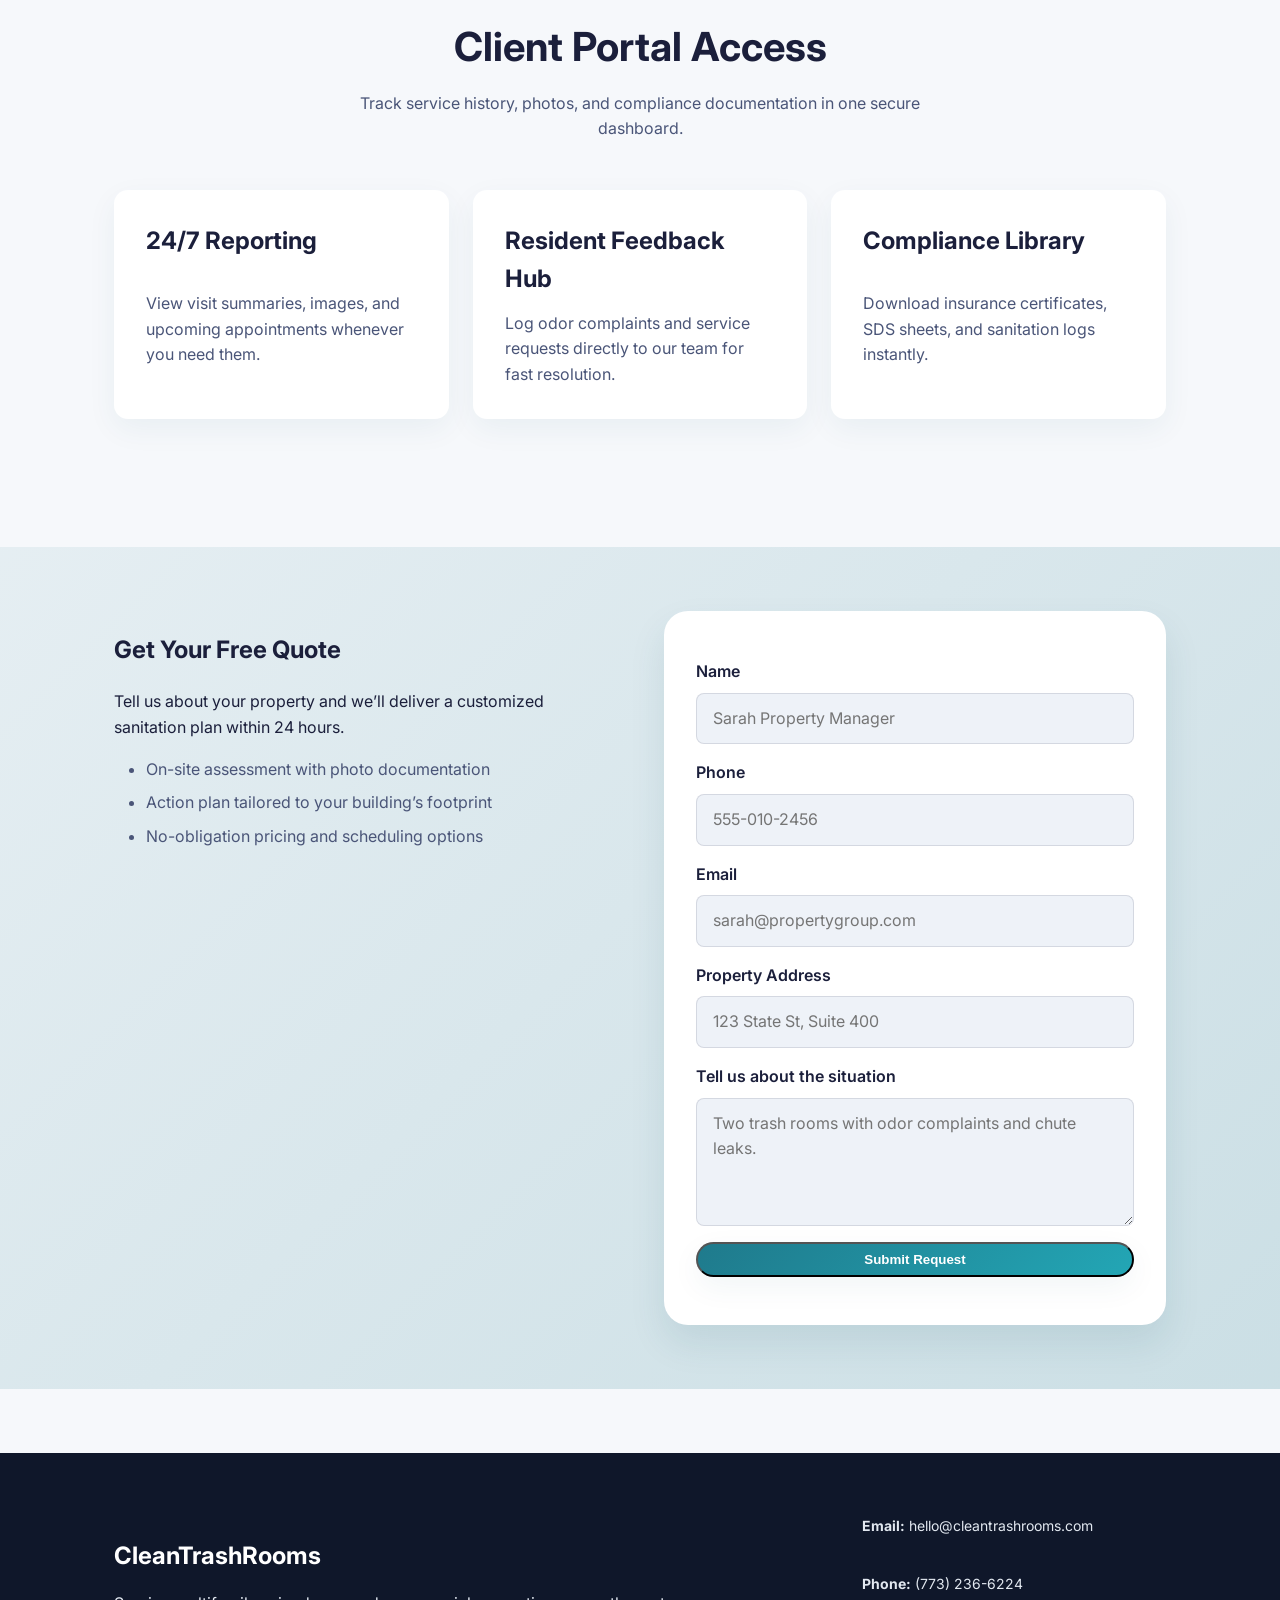
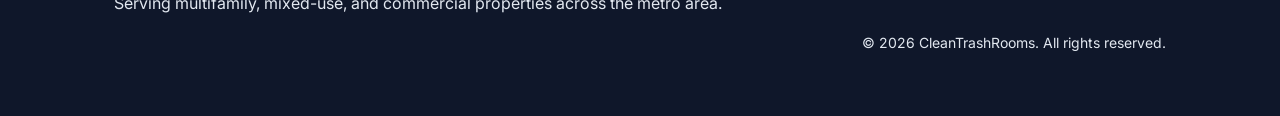
==== commit c462b9ff: "Update index.html" ====
--- a/index.html
+++ b/index.html
@@ -3,7 +3,7 @@
 <head>
   <meta charset="UTF-8" />
   <meta name="viewport" content="width=device-width, initial-scale=1.0" />
-  <title>CleanTrashRooms</title>
+  <title>CleanTrashRooms Chicago</title>
   <link rel="stylesheet" href="assets/css/tokens.css" />
   <link rel="stylesheet" href="assets/css/main.css" />
 </head>
@@ -11,8 +11,8 @@
   <header class="site-header" id="top">
     <div class="site-header__inner container">
       <div class="branding">
-        <span class="logo">CleanTrashRooms</span>
-        <p class="tagline">Premium trash room restoration for commercial and multifamily properties.</p>
+        <span class="logo">CleanTrashRooms Chicago</span>
+        <p class="tagline">Daily professional cleaning for Chicago apartment buildings that keeps trash rooms spotless.</p>
       </div>
       <a class="btn btn-primary" href="#free-quote">Get Your Free Quote</a>
     </div>
@@ -22,16 +22,16 @@
     <section class="hero" id="hero">
       <div class="hero__grid container">
         <div class="hero__content">
-          <h1>CleanTrashRooms</h1>
-          <p class="hero__lead">Eliminate odors, grime, and hazardous buildup in your trash rooms with a specialty team that treats sanitation like a science.</p>
+          <h1>Stop Dealing with Disgusting Trash Rooms</h1>
+          <p class="hero__lead">Daily professional cleaning for Chicago apartment buildings that ends odor complaints, prevents pest issues, and keeps compliance simple.</p>
           <div class="hero__actions">
-            <a class="btn btn-primary" href="#free-quote">Schedule a walkthrough</a>
-            <a class="btn btn-secondary" href="#packages">View service packages</a>
+            <a class="btn btn-primary" href="#free-quote">Get Your Free Quote</a>
+            <a class="btn btn-secondary" href="#showcase">See Results</a>
           </div>
           <ul class="hero__highlights">
-            <li>Certified technicians with hospitality-level standards</li>
-            <li>Hospital-grade sanitizing, deodorizing, and sealing</li>
-            <li>Flexible scheduling that keeps residents happy</li>
+            <li>This isn't a janitor's job—trash rooms need specialists who sanitize, deodorize, and seal every surface.</li>
+            <li>Daily service keeps chutes, compactors, and waste areas spotless for Chicago residents and staff.</li>
+            <li>Detailed reporting proves results and keeps property teams ahead of complaints and inspections.</li>
           </ul>
         </div>
         <figure class="hero__media">
@@ -43,23 +43,33 @@
 
     <section class="before-after" id="showcase">
       <div class="container">
-        <div class="section-heading">
-          <h2>See The Results for Yourself</h2>
-          <p>Walk through our Hyde Park transformation and experience the difference a specialty trash room restoration makes.</p>
-        </div>
-        <div class="before-after__gallery">
-          <figure class="before-after__item">
-            <img src="https://via.placeholder.com/560x420?text=Before" alt="Trash room with overflowing bins and grime" />
-            <figcaption>Hyde Park high-rise before our crew: overflow, staining, and odor complaints.</figcaption>
-          </figure>
-          <figure class="before-after__item">
-            <img src="https://via.placeholder.com/560x420?text=After" alt="Sparkling clean trash room after professional cleaning" />
-            <figcaption>Hyde Park high-rise after service: sanitized, sealed, and resident-ready.</figcaption>
-          </figure>
-          <figure class="before-after__item">
-            <img src="https://via.placeholder.com/560x420?text=Odor+Neutralized" alt="Technician applying odor control treatment" />
-            <figcaption><a href="#process-video">Explore the full Hyde Park case study.</a></figcaption>
-          </figure>
+        <div class="before-after__layout">
+          <div class="before-after__copy">
+            <h2>You Know The Problem Too Well</h2>
+            <p>Trash rooms don’t fall apart overnight—they slip a little further every time the nightly crew can’t keep up with the spills, leaks, and bulk drop-offs.</p>
+            <p>By the time the calls and emails flood your inbox, the damage has already started. Here’s how fast the situation snowballs without a specialty team.</p>
+          </div>
+          <div class="before-after__list">
+            <h3 class="before-after__list-heading">The trash room decline timeline</h3>
+            <ul class="before-after__timeline" aria-label="Trash room deterioration timeline">
+              <li>
+                <strong>Week 1: Surface grime shows up.</strong>
+                <span>Spills and leaks seep into porous surfaces, inviting bacteria and pests.</span>
+              </li>
+              <li>
+                <strong>Week 3: Odors spark complaints.</strong>
+                <span>Uncontrolled odors migrate into hallways and elevators, lowering tenant satisfaction.</span>
+              </li>
+              <li>
+                <strong>Week 6: Safety risks rise.</strong>
+                <span>Mold, slippery floors, and pest activity create health violations and liability exposure.</span>
+              </li>
+              <li>
+                <strong>Week 8+: Costs surge.</strong>
+                <span>Corroded chutes, stained walls, and infested rooms require expensive overhauls.</span>
+              </li>
+            </ul>
+          </div>
         </div>
       </div>
     </section>
@@ -67,27 +77,24 @@
     <section class="problem-cycle" id="problem-cycle">
       <div class="container">
         <div class="section-heading">
-          <h2>How Trash Room Problems Escalate</h2>
-          <p>Interrupting the cycle early saves thousands in remediation costs and protects your reputation.</p>
+          <h2>You Know The Problem Too Well</h2>
+          <p>Your team opens the day by resetting every bin, wiping every surface, and neutralizing odors&mdash;only to watch the relief evaporate in a matter of hours.</p>
         </div>
         <ol class="timeline">
           <li>
-            <h3>Week 1: Surface grime appears</h3>
-            <p>Spills and leaks seep into porous surfaces, inviting bacteria and pests.</p>
+            <h3>6-8 AM Morning Clean&hellip;</h3>
+            <p>Fresh liners, disinfected chutes, and gleaming floors set the trash room up for success.</p>
           </li>
           <li>
-            <h3>Week 3: Odors spark complaints</h3>
-            <p>Uncontrolled odors migrate into hallways and elevators, lowering tenant satisfaction.</p>
+            <h3>2 PM Afternoon Chaos&hellip;</h3>
+            <p>Overflowing deliveries, leaking bags, and food waste undo the morning effort while complaints roll in.</p>
           </li>
           <li>
-            <h3>Week 6: Safety risks rise</h3>
-            <p>Mold, slippery floors, and pest activity create health violations and liability exposure.</p>
-          </li>
-          <li>
-            <h3>Week 8+: Costly damage accrues</h3>
-            <p>Corroded chutes, stained walls, and infested rooms require expensive overhauls.</p>
+            <h3>8 PM+ Evening Disaster&hellip;</h3>
+            <p>Bins are maxed out, odors creep into hallways, and you are planning another emergency clean.</p>
           </li>
         </ol>
+        <p class="timeline__summary">By sunrise it starts again, and your team repeats the same exhausting cycle.</p>
       </div>
     </section>
 
@@ -97,59 +104,72 @@
           <h2>Property Manager Pain Points Solved</h2>
           <p>We manage every detail so you can focus on occupancy and resident experience.</p>
         </div>
-        <div class="card-grid">
-          <article class="card">
-            <h3>Odor Control</h3>
-            <p>Medical-grade deodorizing treatments keep hallways and elevators smelling fresh around the clock.</p>
-          </article>
-          <article class="card">
-            <h3>Pest Prevention</h3>
-            <p>Sanitizing protocols and enzyme treatments deter rodents and insects before they invade units.</p>
-          </article>
-          <article class="card">
-            <h3>Regulatory Compliance</h3>
-            <p>Detailed reporting documents every visit, supporting health inspections and compliance requirements.</p>
-          </article>
-          <article class="card">
-            <h3>Resident Satisfaction</h3>
-            <p>Flexible night and weekend scheduling eliminates disruptions and keeps complaints off your desk.</p>
-          </article>
+        <div class="pain-points__content">
+          <div class="pain-points__copy">
+            <p><strong>Constant Complaints.</strong> Residents escalate odor and cleanliness issues when trash rooms are neglected for even a single week.</p>
+            <p><strong>Staff Burnout.</strong> On-site teams weren’t hired to deep-clean compactors, yet they keep getting pulled in to triage the mess.</p>
+            <p><strong>Brand Damage.</strong> Prospects touring the property smell the problem before they see the amenities, putting renewals and leases at risk.</p>
+            <p><strong>Hidden Costs.</strong> Emergency cleanups, pest control, and replacement flooring quietly drain the budget you set aside for improvements.</p>
+          </div>
+          <div class="pain-points__gallery" aria-label="Trash room problem imagery">
+            <figure>
+              <img src="assets/images/roach.jpeg" alt="Cockroaches clustering around a trash room floor drain" />
+              <figcaption>Pest infestations thrive when residue builds up behind bins and along floor drains.</figcaption>
+            </figure>
+            <figure>
+              <img src="assets/images/before00002.jpeg" alt="Overflowing trash bins spilling bags across the compactor room floor" />
+              <figcaption>Overflowing trash turns resident drop-offs into complaints within hours.</figcaption>
+            </figure>
+            <figure>
+              <img src="assets/images/cardboard.jpeg" alt="Soaked cardboard sheets laid across a trash room floor" />
+              <figcaption>Temporary floor coverings saturate fast, spreading grime instead of containing it.</figcaption>
+            </figure>
+          </div>
         </div>
       </div>
     </section>
 
     <section class="specialty-comparison" id="specialty-service">
       <div class="container">
-        <div class="section-heading">
-          <h2>Why Specialty Service Matters</h2>
-          <p>Compare CleanTrashRooms with traditional janitorial crews.</p>
-        </div>
-        <div class="comparison-table" role="table" aria-label="Specialty service comparison">
-          <div class="comparison-table__row comparison-table__row--header" role="row">
-            <div class="comparison-table__cell" role="columnheader">Service Focus</div>
-            <div class="comparison-table__cell" role="columnheader">CleanTrashRooms</div>
-            <div class="comparison-table__cell" role="columnheader">Basic Janitorial</div>
-          </div>
-          <div class="comparison-table__row" role="row">
-            <div class="comparison-table__cell" role="cell">Trash room expertise</div>
-            <div class="comparison-table__cell" role="cell">Dedicated specialists, trained on chute and compactor systems.</div>
-            <div class="comparison-table__cell" role="cell">Generalists without equipment-specific knowledge.</div>
-          </div>
-          <div class="comparison-table__row" role="row">
-            <div class="comparison-table__cell" role="cell">Sanitization approach</div>
-            <div class="comparison-table__cell" role="cell">EPA-registered disinfectants and sealants tailored to porous surfaces.</div>
-            <div class="comparison-table__cell" role="cell">Mop-and-go cleaning that leaves biofilm behind.</div>
-          </div>
-          <div class="comparison-table__row" role="row">
-            <div class="comparison-table__cell" role="cell">Documentation</div>
-            <div class="comparison-table__cell" role="cell">Photo logs, condition reports, and compliance checklists every visit.</div>
-            <div class="comparison-table__cell" role="cell">Limited proof of work beyond sign-off sheets.</div>
-          </div>
-          <div class="comparison-table__row" role="row">
-            <div class="comparison-table__cell" role="cell">Response time</div>
-            <div class="comparison-table__cell" role="cell">Emergency support within 24 hours.</div>
-            <div class="comparison-table__cell" role="cell">Service availability tied to routine schedules.</div>
-          </div>
+        <div class="specialty-comparison__intro">
+          <h2>The Specialty You've Been Looking For</h2>
+          <p>
+            Trash rooms behave more like mechanical spaces than common areas. They demand trained technicians,
+            purpose-built chemistry, and proactive maintenance to avoid escalating repairs.
+            <span class="specialty-comparison__highlight">Prevention is always cheaper than emergency remediation.</span>
+          </p>
+        </div>
+        <div
+          class="specialty-comparison__grid"
+          role="group"
+          aria-label="Comparison of outcomes with and without CleanTrashRooms"
+        >
+          <article class="specialty-comparison__column specialty-comparison__column--without">
+            <h3>Without a Specialty Partner</h3>
+            <ul class="specialty-comparison__list">
+              <li>Reactive cleanup only after odor complaints hit your inbox.</li>
+              <li>Standard janitorial supplies that can't neutralize biofilm or pests.</li>
+              <li>No documentation trail for inspections or ownership updates.</li>
+              <li>Unexpected shutdowns when chute and compactor issues escalate.</li>
+            </ul>
+            <p class="specialty-comparison__cost">
+              <span class="specialty-comparison__cost-label">Total Cost Pressure</span>
+              <span class="specialty-comparison__indicator specialty-comparison__indicator--high">High</span>
+            </p>
+          </article>
+          <article class="specialty-comparison__column specialty-comparison__column--with">
+            <h3>With CleanTrashRooms</h3>
+            <ul class="specialty-comparison__list">
+              <li>Scheduled sanitizing, sealing, and odor control before complaints start.</li>
+              <li>Technicians trained on chute, compactor, and ventilation systems.</li>
+              <li>Photo reports, compliance logs, and recommendations every visit.</li>
+              <li>Consistent resident satisfaction and fewer emergency vendor calls.</li>
+            </ul>
+            <p class="specialty-comparison__cost">
+              <span class="specialty-comparison__cost-label">Total Cost Pressure</span>
+              <span class="specialty-comparison__indicator specialty-comparison__indicator--low">Low</span>
+            </p>
+          </article>
         </div>
       </div>
     </section>
@@ -162,35 +182,55 @@
         </div>
         <div class="card-grid card-grid--packages">
           <article class="card card--package">
-            <h3>Fresh Start</h3>
-            <p class="package-price">Starting at $399 / visit</p>
+            <h3>Daily Reset</h3>
+            <p class="package-price">Starting at $149 / day</p>
             <ul>
-              <li>Monthly deep cleaning</li>
-              <li>Odor neutralization</li>
-              <li>Equipment inspection report</li>
-            </ul>
-            <a class="btn btn-secondary" href="#free-quote">Request Fresh Start</a>
+              <li>Daily trash room disinfecting and deodorizing</li>
+              <li>Liner replacement and bin staging support</li>
+              <li>Quick response touch-ups between hauler visits</li>
+            </ul>
+            <a class="btn btn-secondary" href="#free-quote">Get Quote for Daily Reset</a>
           </article>
           <article class="card card--package">
-            <h3>Resident Delight</h3>
-            <p class="package-price">Starting at $699 / month</p>
+            <h3>3x Weekly</h3>
+            <p class="package-price">Starting at $429 / month</p>
             <ul>
-              <li>Bi-weekly sanitation visits</li>
-              <li>Enzyme treatments for chutes</li>
-              <li>Quarterly sealing and polishing</li>
-            </ul>
-            <a class="btn btn-secondary" href="#free-quote">Request Resident Delight</a>
+              <li>Three scheduled sanitation visits every week</li>
+              <li>Enzyme chute treatments with each service</li>
+              <li>Weekly condition reporting with action items</li>
+            </ul>
+            <a class="btn btn-secondary" href="#free-quote">Get Quote for 3x Weekly</a>
           </article>
           <article class="card card--package">
-            <h3>Compliance Guardian</h3>
-            <p class="package-price">Custom pricing</p>
+            <h3>Summer Intensive</h3>
+            <p class="package-price">Starting at $1,199 / program</p>
             <ul>
-              <li>Weekly disinfecting and deodorizing</li>
-              <li>Emergency spill response</li>
-              <li>Detailed compliance documentation</li>
-            </ul>
-            <a class="btn btn-secondary" href="#free-quote">Request Compliance Guardian</a>
-          </article>
+              <li>High-season deep cleaning and sealing rotation</li>
+              <li>Mid-season odor neutralization reinforcement</li>
+              <li>Post-season reset with documentation package</li>
+            </ul>
+            <a class="btn btn-secondary" href="#free-quote">Plan My Summer Intensive</a>
+          </article>
+        </div>
+        <div class="additional-services">
+          <h3>Additional Services</h3>
+          <div class="card-grid card-grid--packages">
+            <article class="card card--package">
+              <h4>Deep Clean</h4>
+              <p class="package-price">$599 per visit</p>
+              <p>Comprehensive pressure washing, degreasing, and sealing for neglected rooms.</p>
+            </article>
+            <article class="card card--package">
+              <h4>Overflow Pickups</h4>
+              <p class="package-price">$129 per call</p>
+              <p>On-demand removal of excess waste and bulky items between scheduled hauls.</p>
+            </article>
+            <article class="card card--package">
+              <h4>Emergency Service</h4>
+              <p class="package-price">$249 dispatch fee</p>
+              <p>Rapid response for spills, leaks, and odor events that can’t wait for the next visit.</p>
+            </article>
+          </div>
         </div>
       </div>
     </section>
@@ -203,8 +243,8 @@
         </div>
         <div class="testimonial-grid">
           <blockquote class="testimonial">
-            <p>“I watched their Hyde Park crew document every step, and our board finally felt confident sharing the photos with residents.”</p>
-            <cite>— Sarah M., Property Operations Director</cite>
+            <p>“CleanTrashRooms turned our worst-performing tower around in a single month. Residents stopped complaining and renewals improved.”</p>
+            <cite>— Maya R., Regional Property Manager</cite>
           </blockquote>
           <blockquote class="testimonial">
             <p>“Their documentation keeps us audit-ready. The team is professional, punctual, and respectful of our community.”</p>
@@ -221,35 +261,34 @@
     <section class="process-video" id="process-video">
       <div class="container">
         <div class="section-heading">
-          <h2>Watch Our Complete Process</h2>
+          <h2>See Our Process</h2>
           <p>Watch how our technicians restore and protect high-traffic trash rooms.</p>
         </div>
         <div class="video-placeholder" role="img" aria-label="Video placeholder showing play button and cleaning process teaser">
-          <button class="btn btn-primary" type="button">Play Full Walkthrough</button>
-        </div>
-        <ul class="video-highlights">
-          <li>Arrival walkthrough documenting every surface before work begins.</li>
-          <li>Hospital-grade cleaning, odor neutralizing, and sealing in action.</li>
-          <li>Final QA tour with post-service photos ready for your board.</li>
-        </ul>
+          <button class="btn btn-primary" type="button">Play Process Overview</button>
+        </div>
       </div>
     </section>
 
     <section class="client-portal" id="client-portal">
       <div class="container">
         <div class="section-heading">
-          <h2>Full Transparency, Every Day</h2>
-          <p>Your CleanTrashRooms portal delivers the proof you need to keep owners, residents, and inspectors confident.</p>
-        </div>
-        <div class="portal-details">
-          <h3>Daily Deliverables</h3>
-          <ul>
-            <li>Timestamped photo log from every serviced trash room.</li>
-            <li>Daily condition summary with preventive recommendations.</li>
-            <li>Completed compliance checklist ready for your records.</li>
-          </ul>
-          <h3>Personal Guarantee</h3>
-          <p>If anything looks off, email mark@cleantrashrooms.com and you’ll have a corrective action plan within 24 hours.</p>
+          <h2>Client Portal Access</h2>
+          <p>Track service history, photos, and compliance documentation in one secure dashboard.</p>
+        </div>
+        <div class="portal-features">
+          <article class="card">
+            <h3>24/7 Reporting</h3>
+            <p>View visit summaries, images, and upcoming appointments whenever you need them.</p>
+          </article>
+          <article class="card">
+            <h3>Resident Feedback Hub</h3>
+            <p>Log odor complaints and service requests directly to our team for fast resolution.</p>
+          </article>
+          <article class="card">
+            <h3>Compliance Library</h3>
+            <p>Download insurance certificates, SDS sheets, and sanitation logs instantly.</p>
+          </article>
         </div>
       </div>
     </section>
@@ -268,53 +307,27 @@
           </div>
           <form class="quote-form" action="#" method="post">
             <div class="form-field">
-              <label for="name">Full Name</label>
-              <input id="name" name="name" type="text" placeholder="John Smith" required />
-            </div>
-            <div class="form-field">
-              <label for="phone">Mobile Phone</label>
-              <input id="phone" name="phone" type="tel" placeholder="(312) 555-0123" required />
-            </div>
-            <div class="form-field">
-              <label for="email">Work Email</label>
-              <input id="email" name="email" type="email" placeholder="john.smith@hydeparkproperties.com" required />
-            </div>
-            <div class="form-field">
-              <label for="address">Property or Portfolio</label>
-              <input id="address" name="address" type="text" placeholder="Hyde Park Residences – 5235 S Harper Ave" required />
-            </div>
-            <div class="form-field">
-              <label for="message">What do you need help with?</label>
-              <textarea id="message" name="message" rows="4" placeholder="Monthly trash room sanitizing for three towers in Hyde Park." required></textarea>
-            </div>
-            <button class="btn btn-primary" type="submit">Request My Custom Plan</button>
+              <label for="name">Name</label>
+              <input id="name" name="name" type="text" placeholder="Sarah Property Manager" required />
+            </div>
+            <div class="form-field">
+              <label for="phone">Phone</label>
+              <input id="phone" name="phone" type="tel" placeholder="555-010-2456" required />
+            </div>
+            <div class="form-field">
+              <label for="email">Email</label>
+              <input id="email" name="email" type="email" placeholder="sarah@propertygroup.com" required />
+            </div>
+            <div class="form-field">
+              <label for="address">Property Address</label>
+              <input id="address" name="address" type="text" placeholder="123 State St, Suite 400" required />
+            </div>
+            <div class="form-field">
+              <label for="message">Tell us about the situation</label>
+              <textarea id="message" name="message" rows="4" placeholder="Two trash rooms with odor complaints and chute leaks." required></textarea>
+            </div>
+            <button class="btn btn-primary" type="submit">Submit Request</button>
           </form>
-        </div>
-      </div>
-    </section>
-    <section class="service-area" id="chicago-service">
-      <div class="container">
-        <div class="section-heading">
-          <h2>Chicago Service Area &amp; Contact</h2>
-          <p>Supporting high-rise and mixed-use properties across the city with dependable trash room restoration.</p>
-        </div>
-        <div class="service-area__grid">
-          <div>
-            <h3>Neighborhoods We Cover</h3>
-            <ul>
-              <li>Hyde Park &amp; Kenwood</li>
-              <li>South Loop &amp; Bronzeville</li>
-              <li>The Loop &amp; River North</li>
-              <li>West Loop &amp; Fulton Market</li>
-              <li>Gold Coast &amp; Streeterville</li>
-            </ul>
-          </div>
-          <div>
-            <h3>Contact Our Chicago Team</h3>
-            <p><strong>Phone:</strong> (312) 872-7704</p>
-            <p><strong>Email:</strong> chicago@cleantrashrooms.com</p>
-            <p><strong>Operations Hub:</strong> 1530 S State St, Suite 400, Chicago, IL 60605</p>
-          </div>
         </div>
       </div>
     </section>
@@ -327,8 +340,8 @@
         <p>Serving multifamily, mixed-use, and commercial properties across the metro area.</p>
       </div>
       <div class="site-footer__meta">
-        <p><strong>Email:</strong> chicago@cleantrashrooms.com</p>
-        <p><strong>Phone:</strong> (312) 872-7704</p>
+        <p><strong>Email:</strong> hello@cleantrashrooms.com</p>
+        <p><strong>Phone:</strong> (773) 236-6224</p>
         <p>&copy; <span id="current-year"></span> CleanTrashRooms. All rights reserved.</p>
       </div>
     </div>
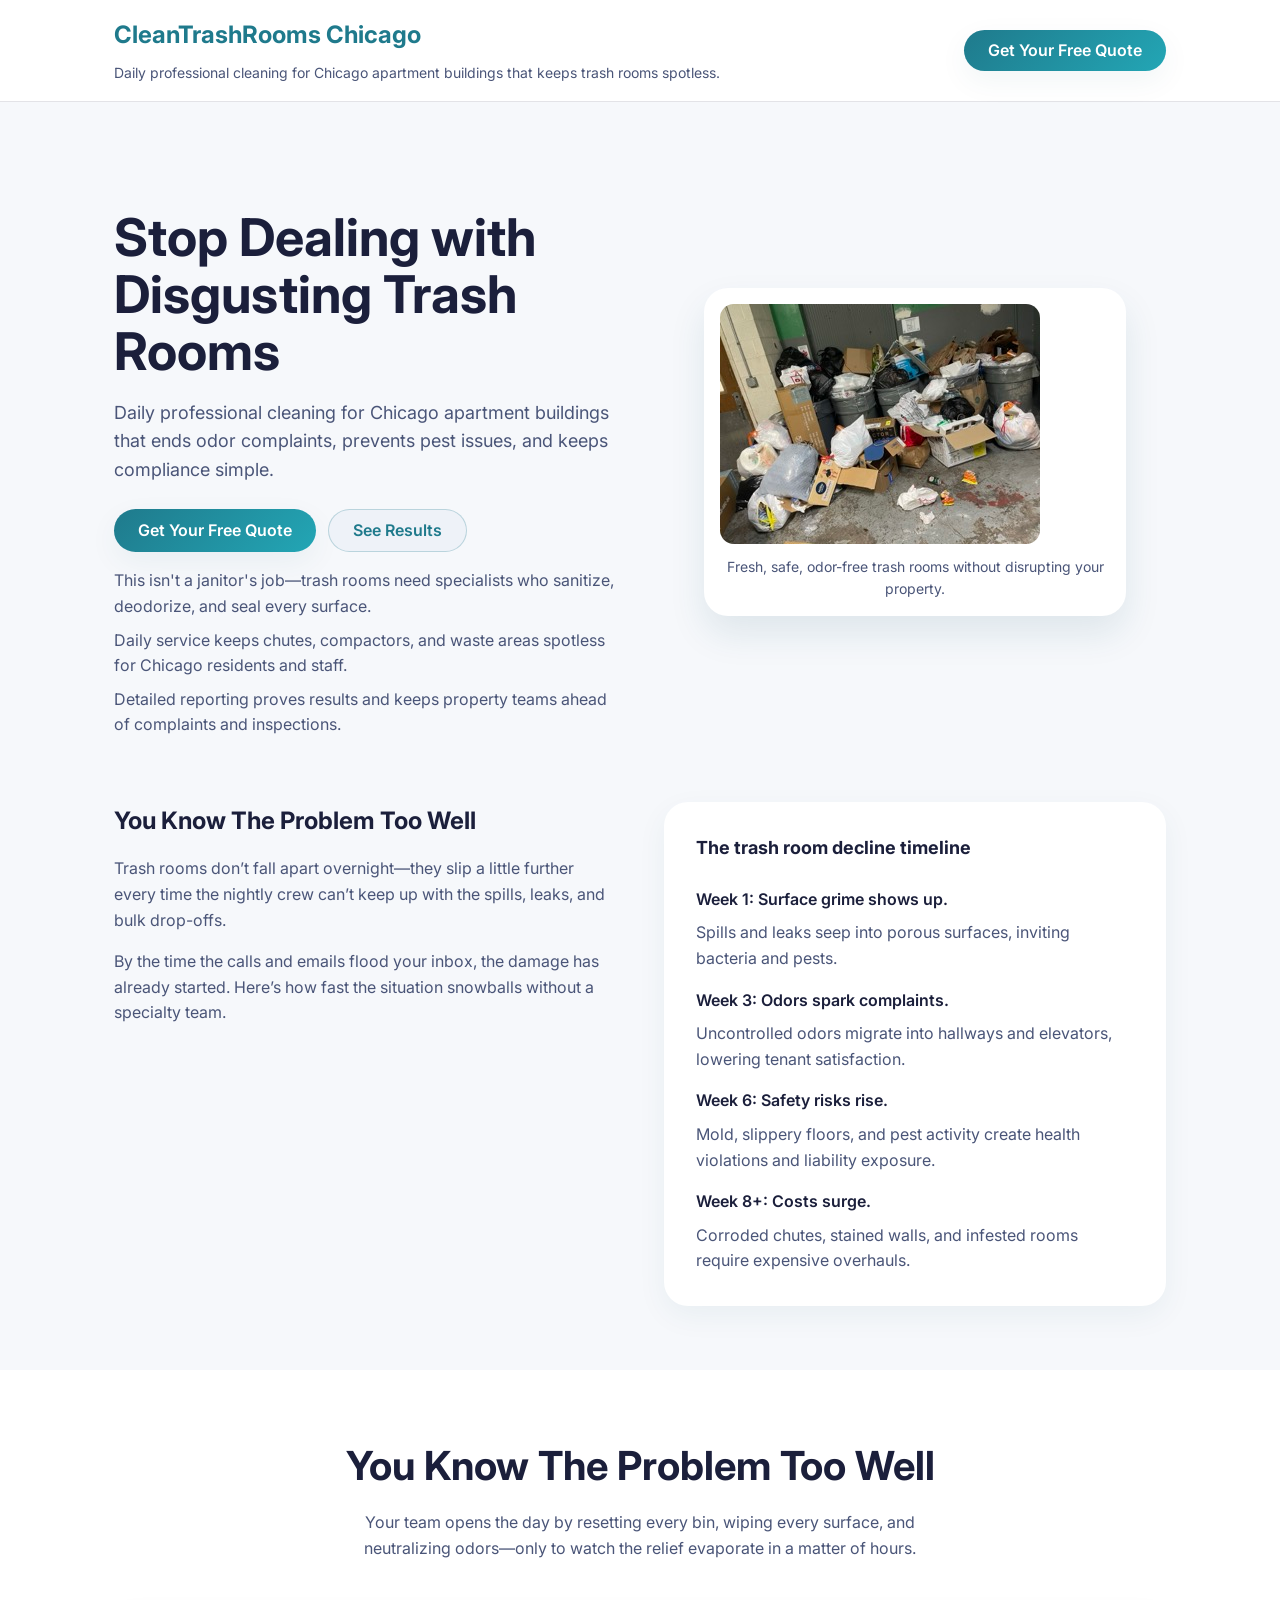
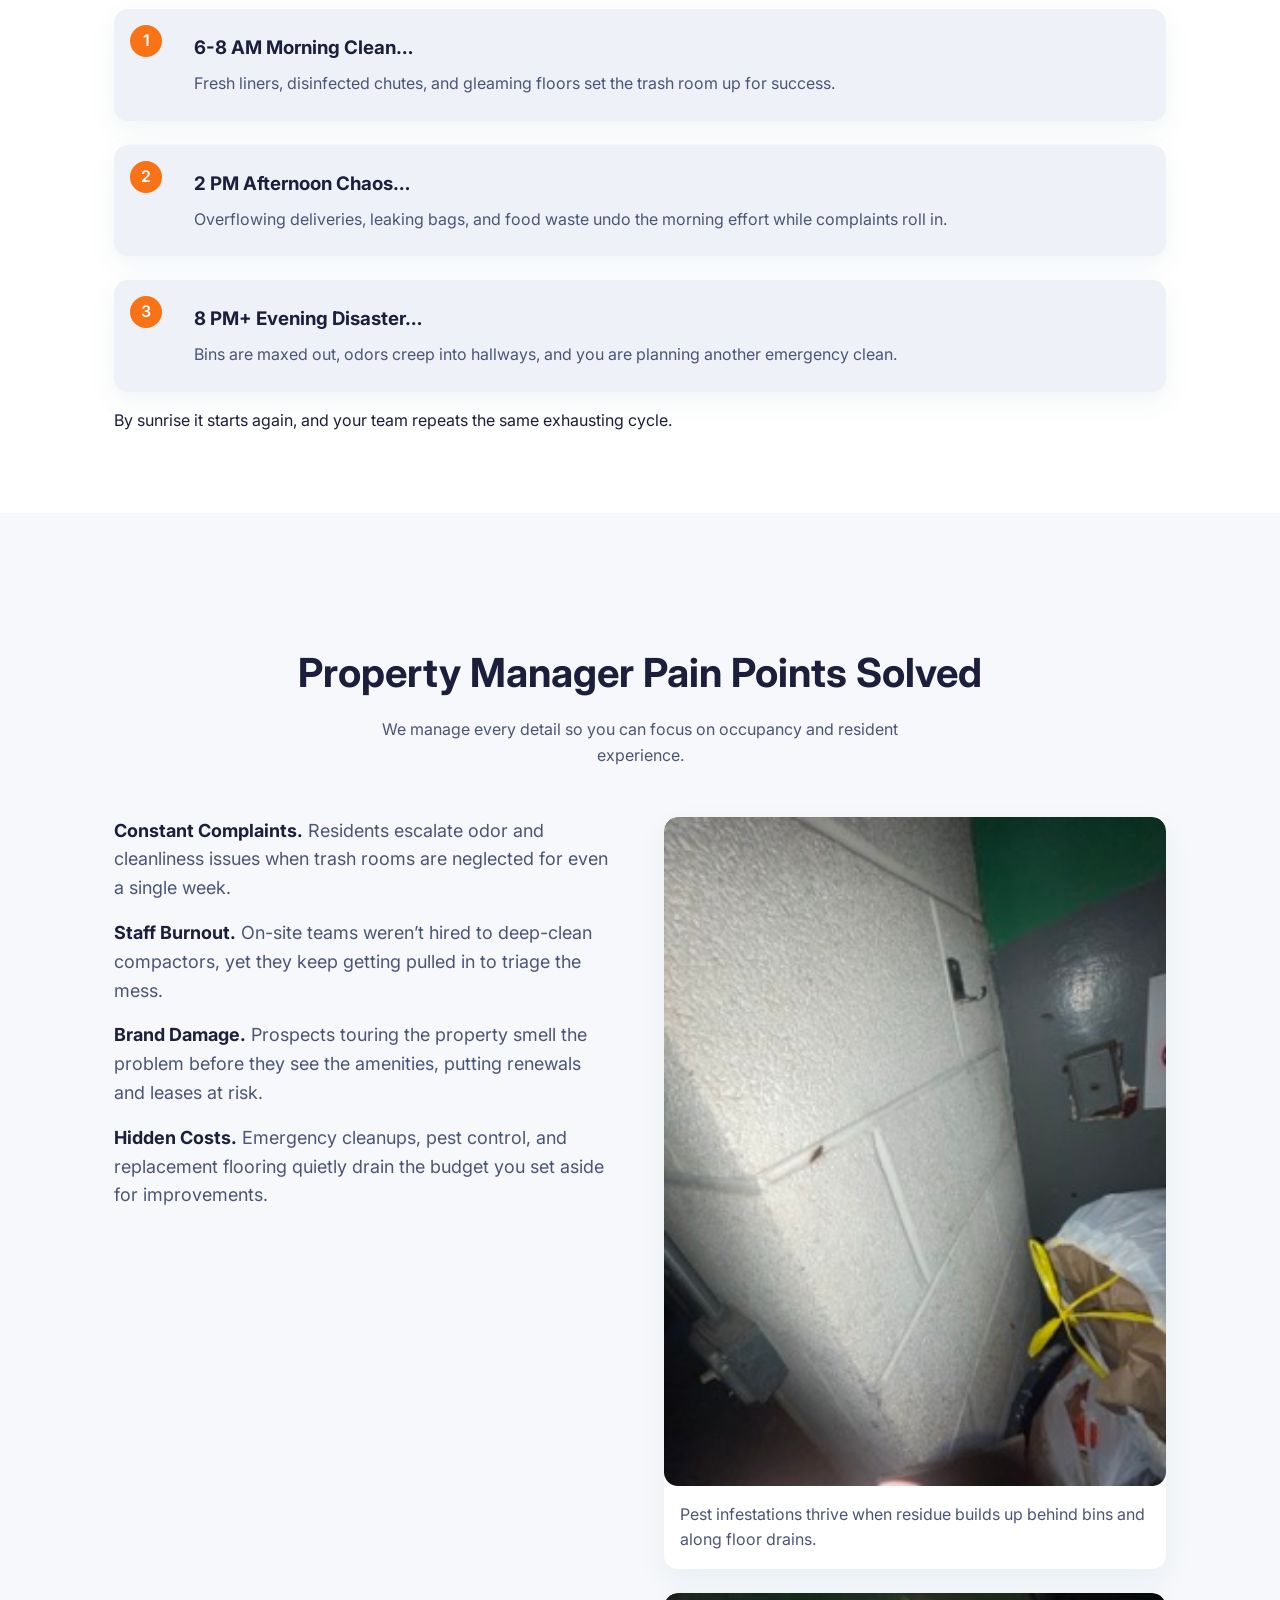
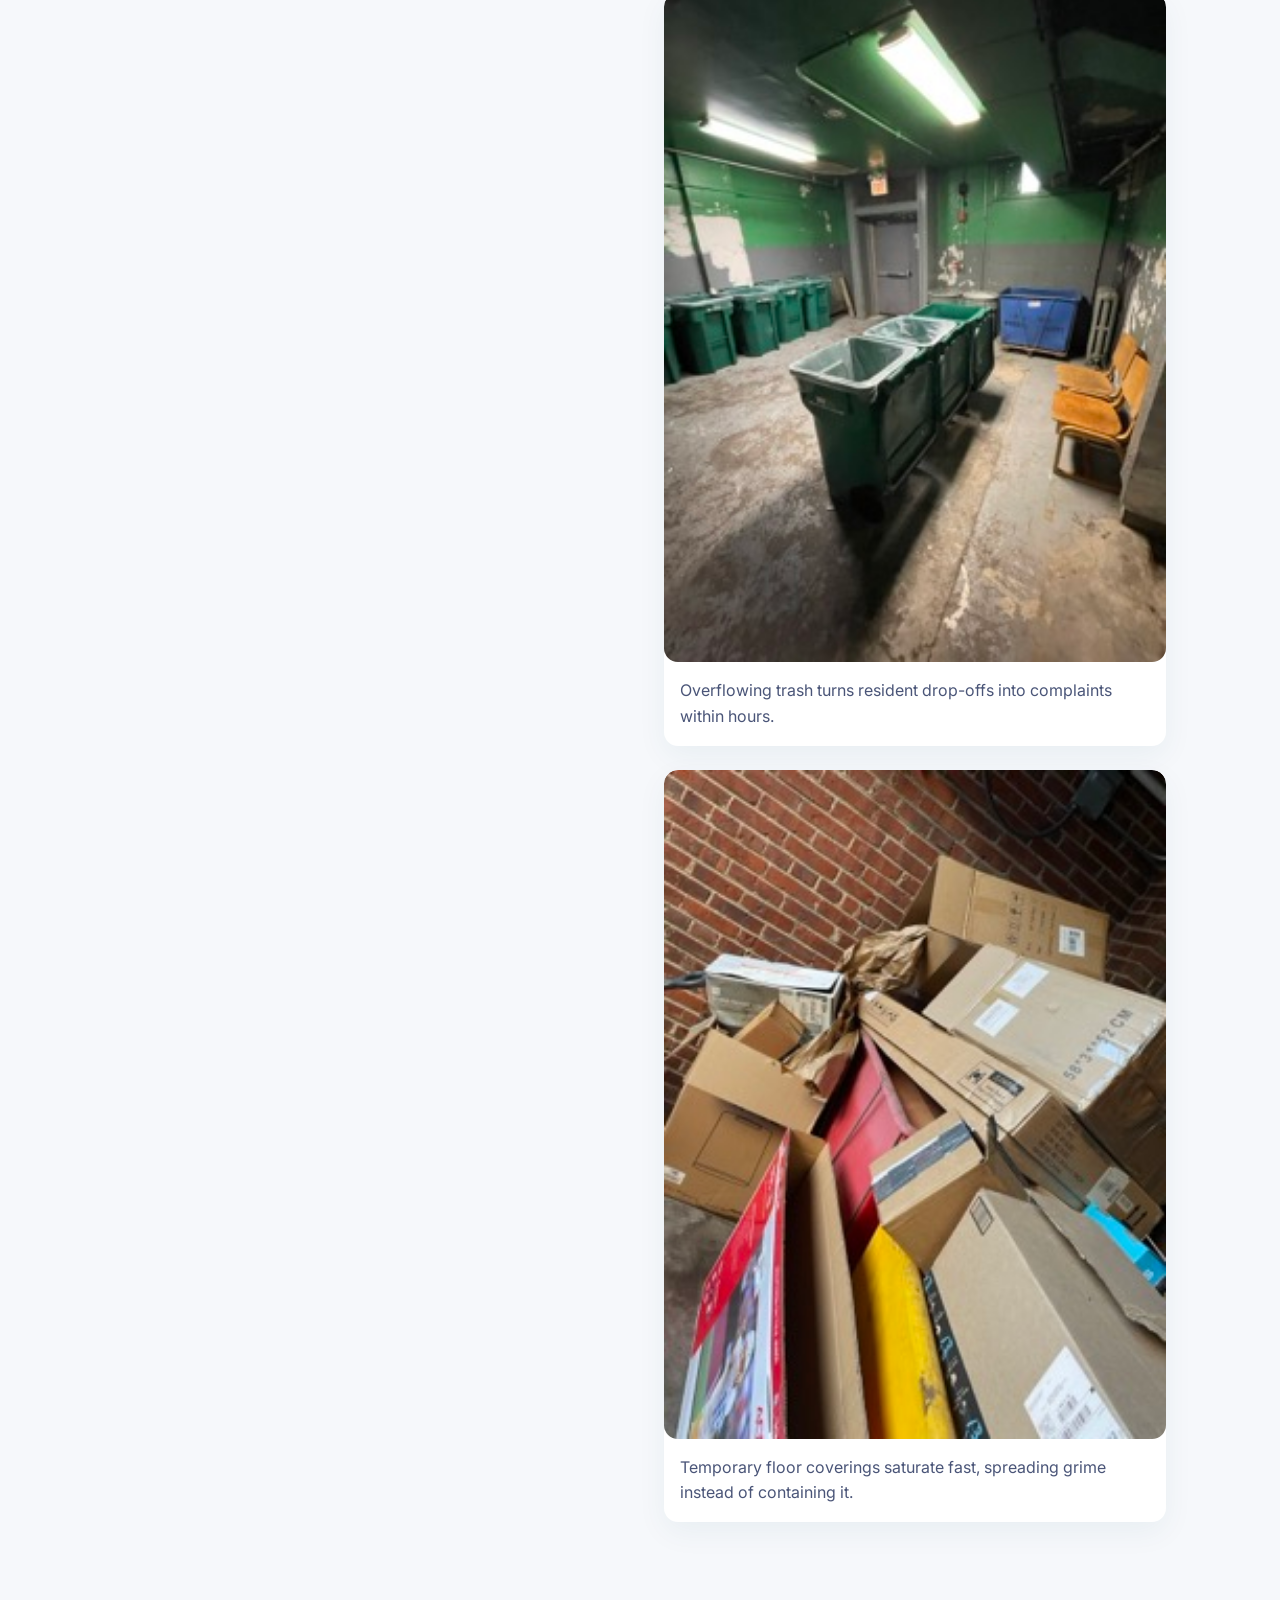
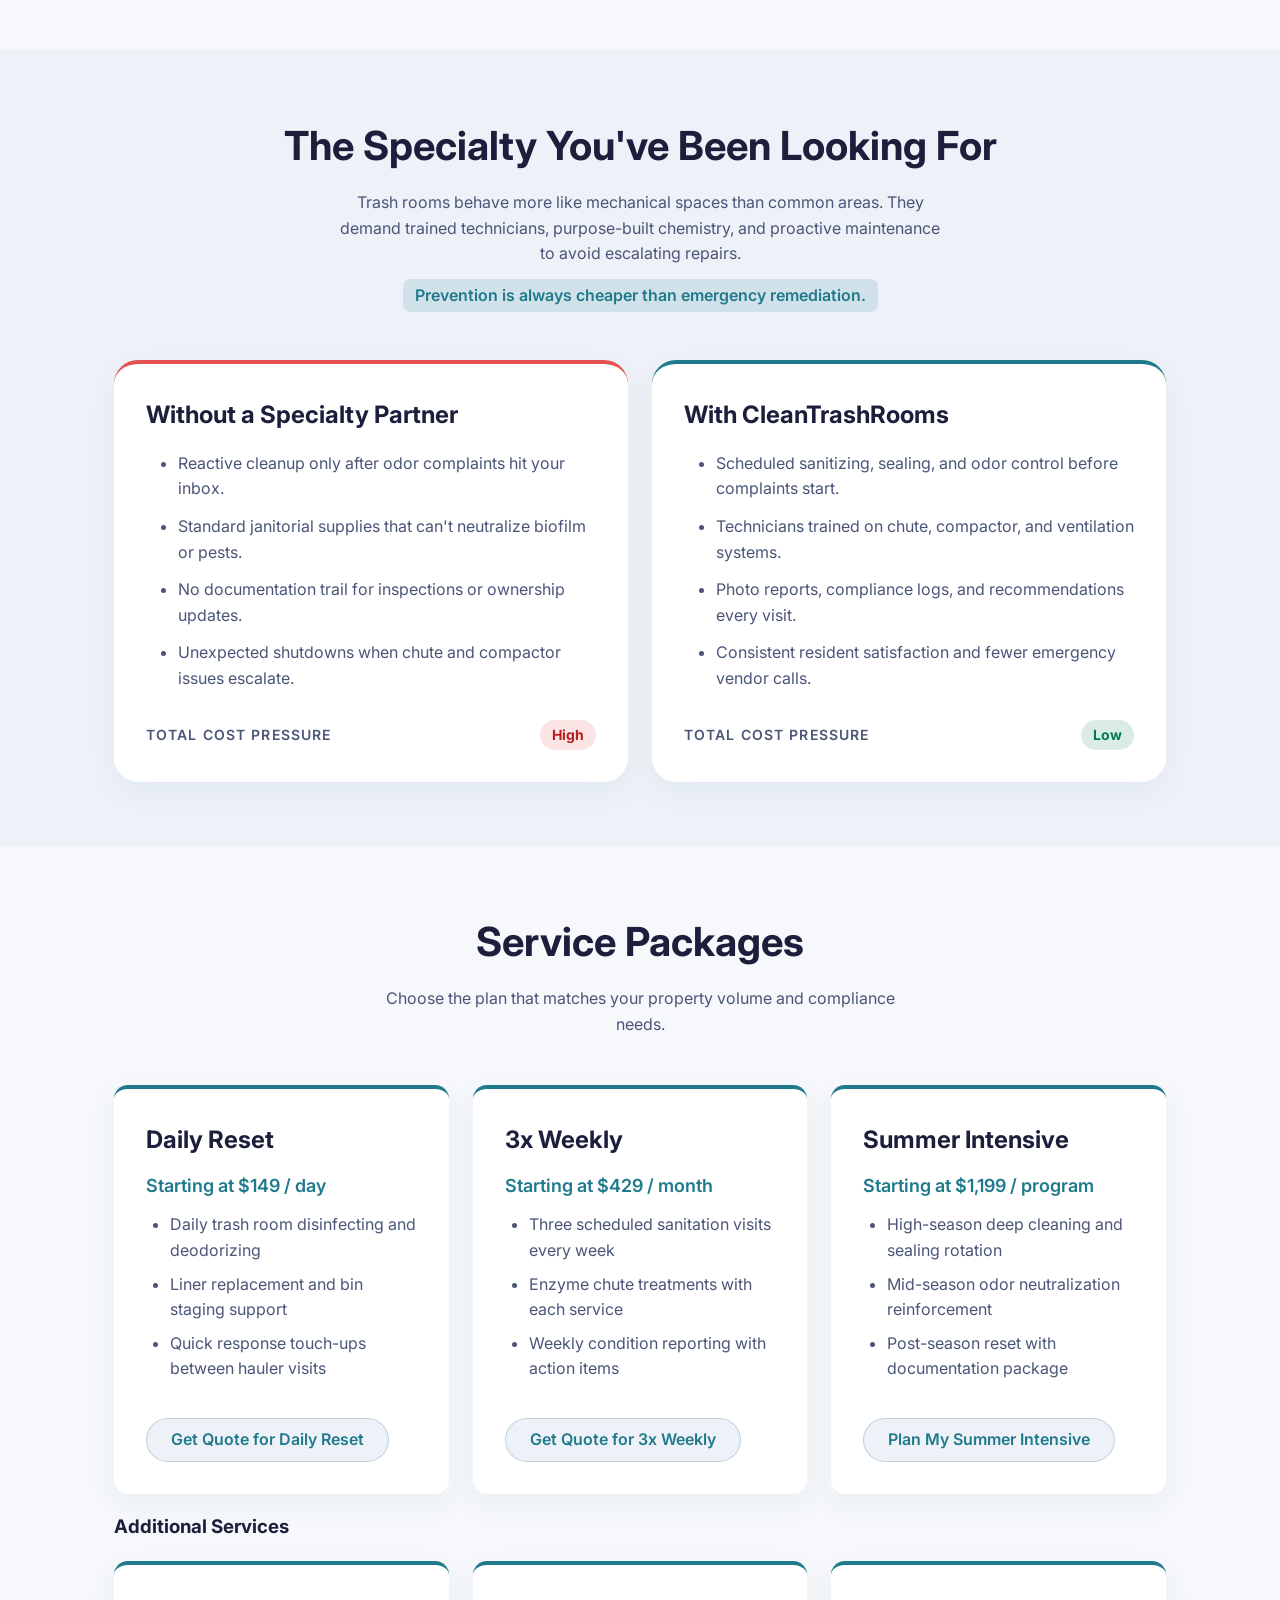
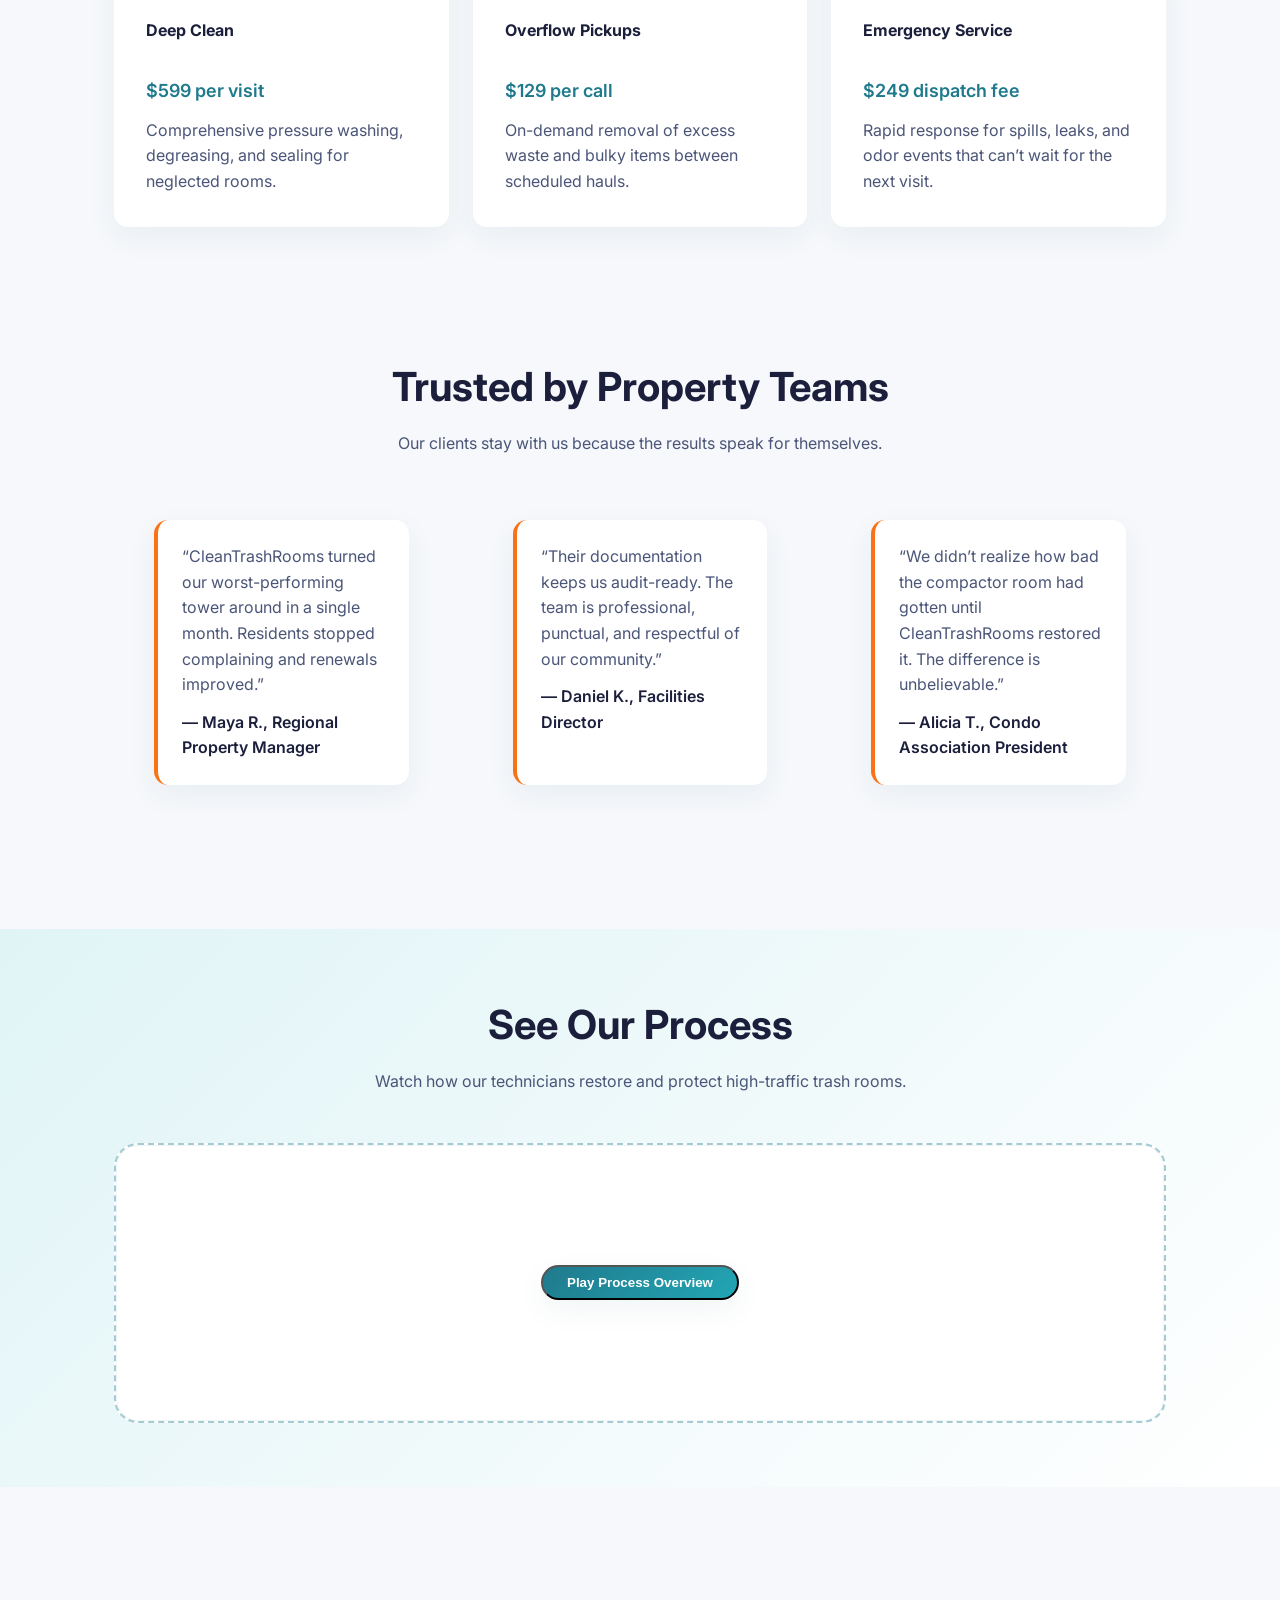
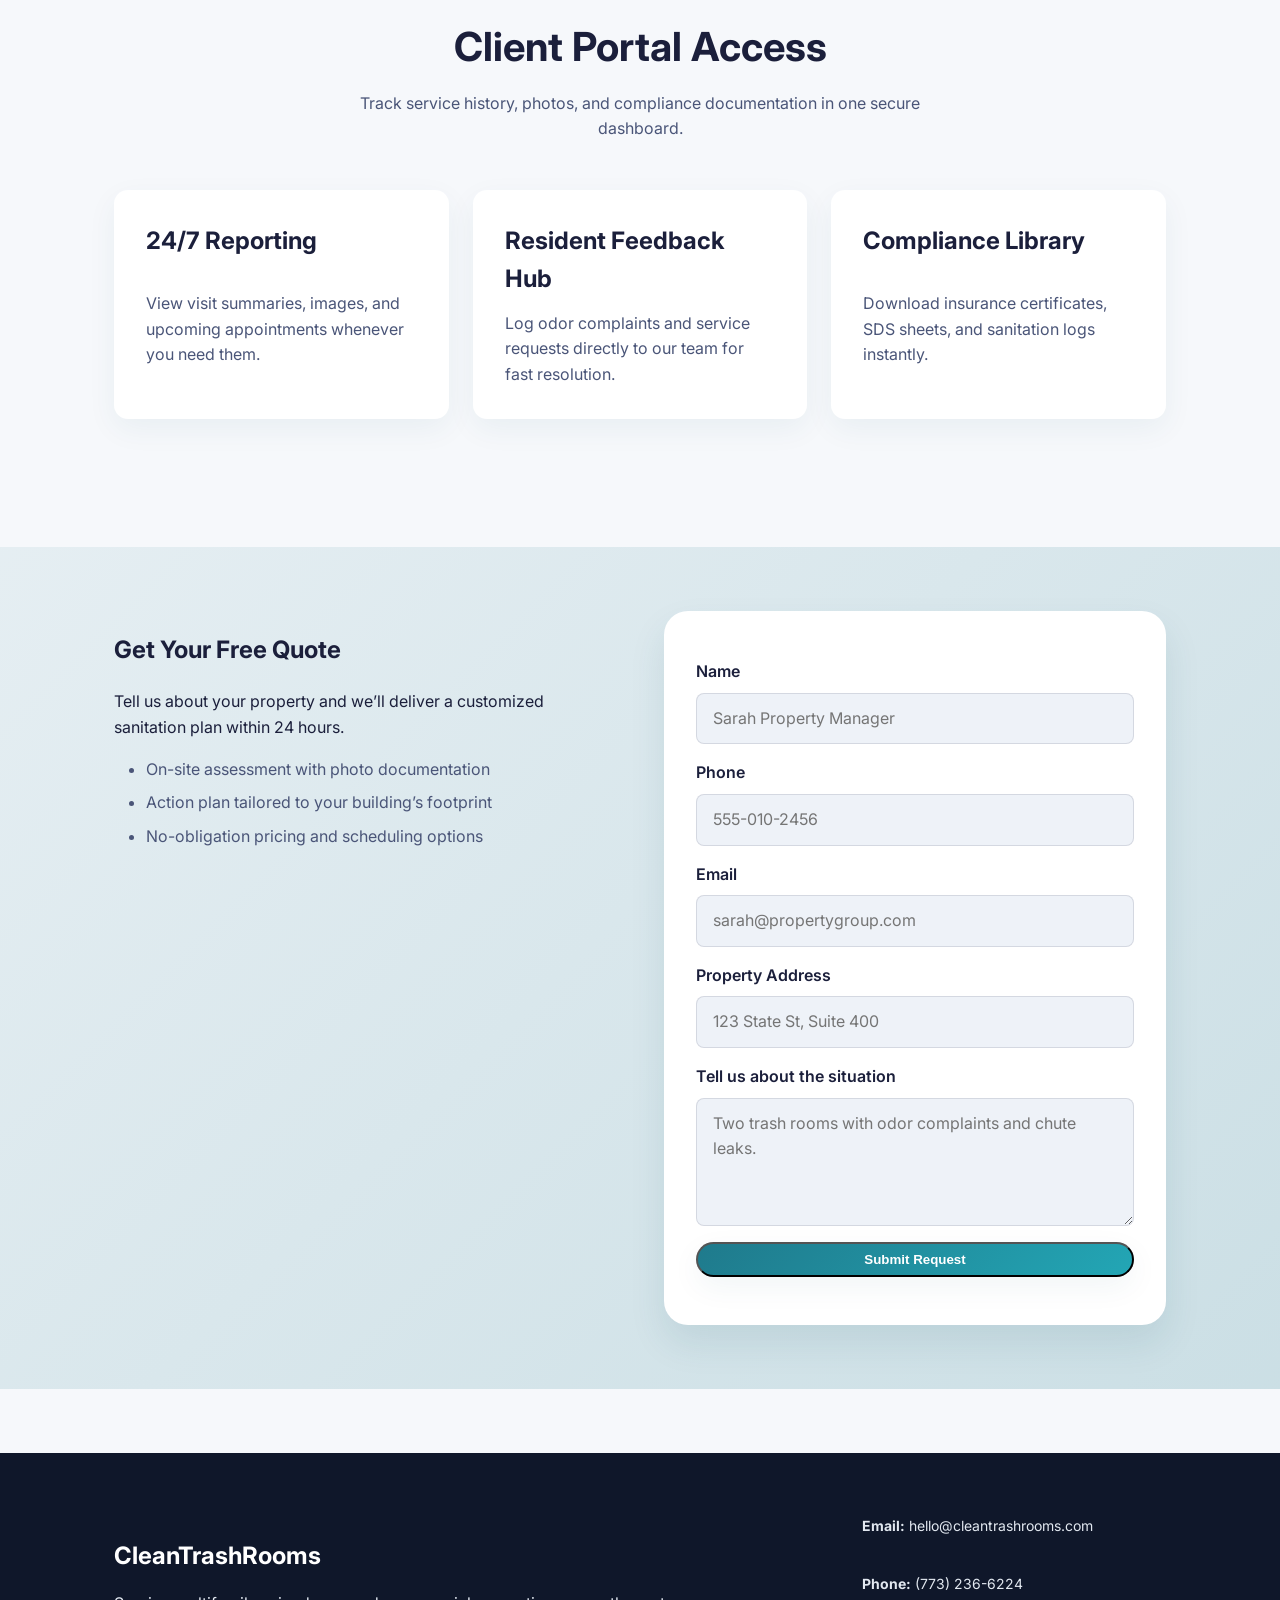
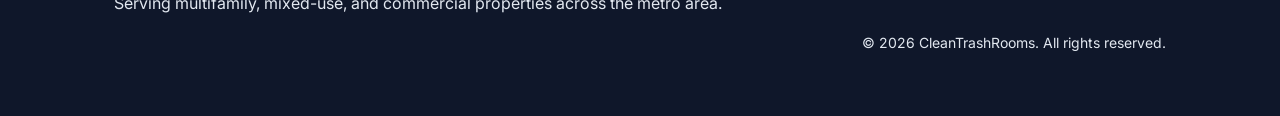
==== commit cefaf0c7: "Use local hero image" ====
--- a/index.html
+++ b/index.html
@@ -35,7 +35,7 @@
           </ul>
         </div>
         <figure class="hero__media">
-          <img src="https://via.placeholder.com/720x480?text=CleanTrashRooms+Team+in+Action" alt="CleanTrashRooms technicians detailing a trash room" />
+          <img src="assets/images/after00004.jpeg" alt="Freshly sanitized apartment trash room maintained by CleanTrashRooms" />
           <figcaption>Fresh, safe, odor-free trash rooms without disrupting your property.</figcaption>
         </figure>
       </div>
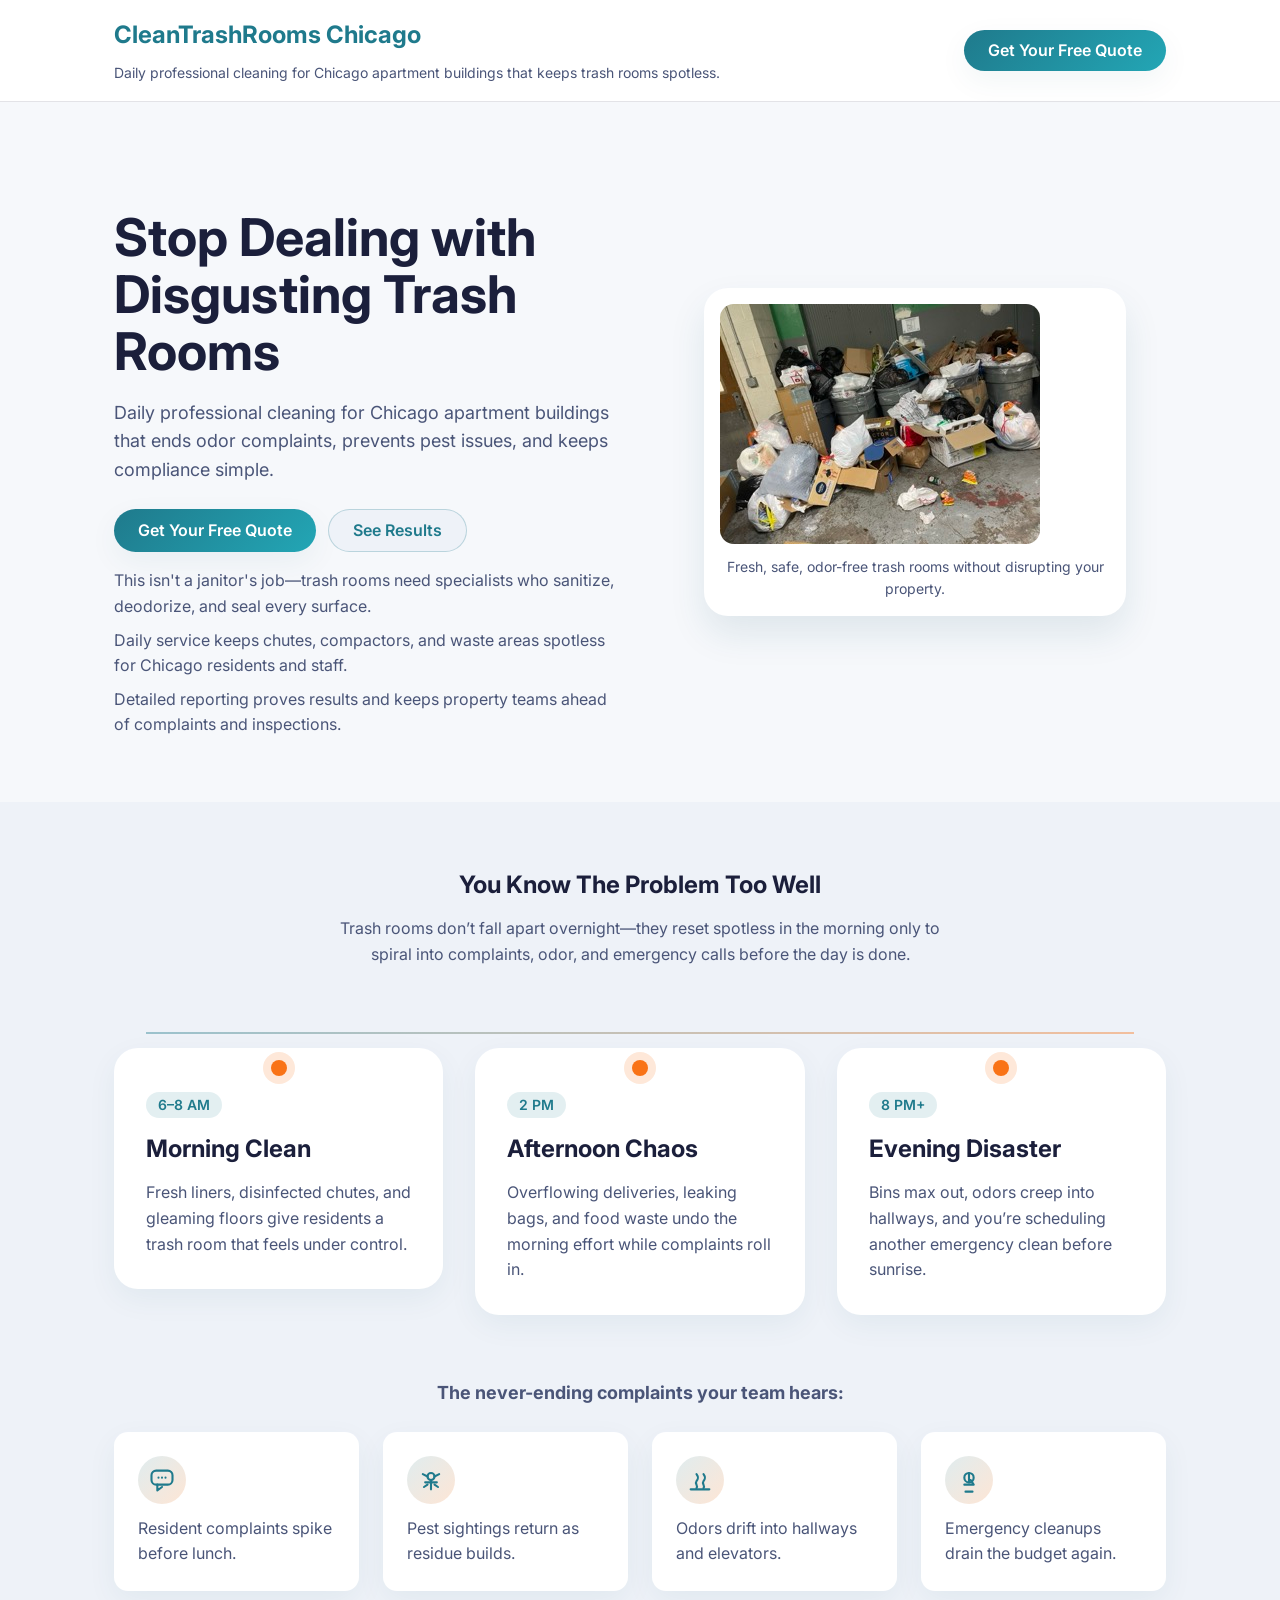
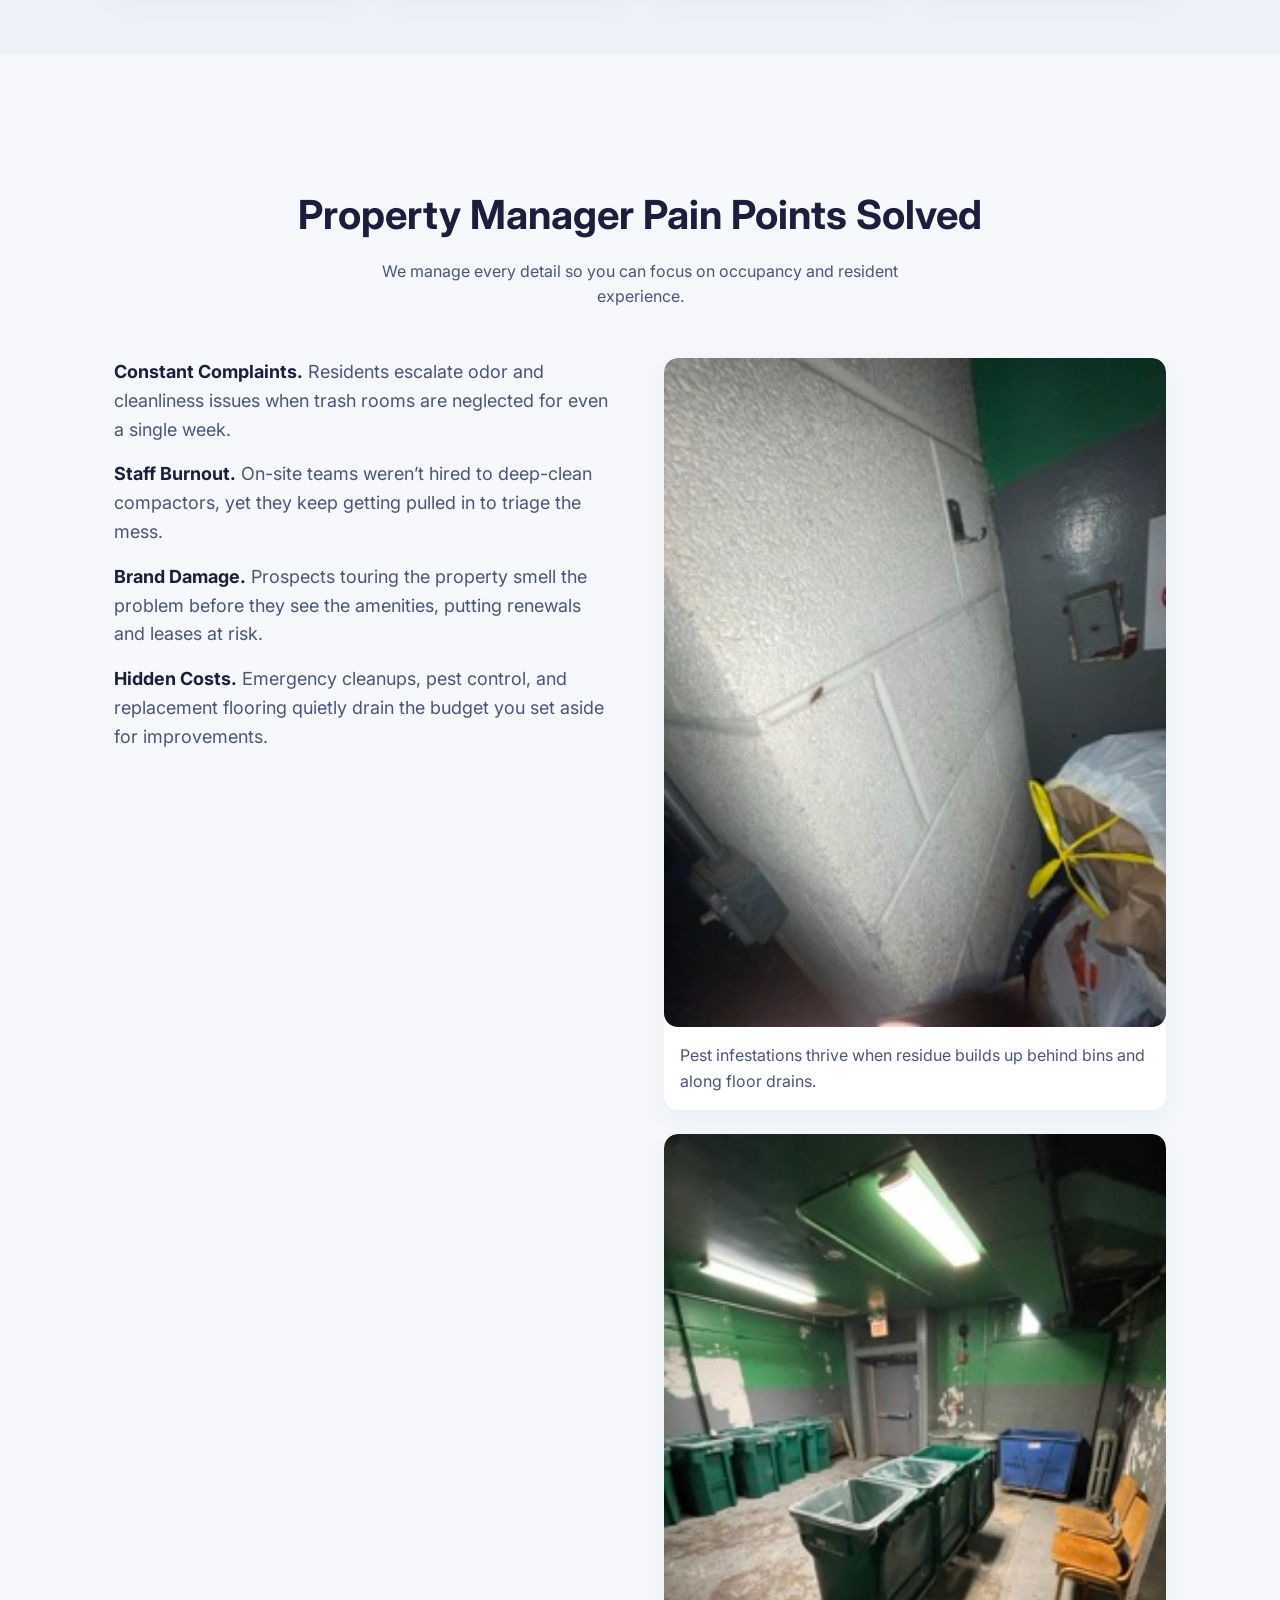
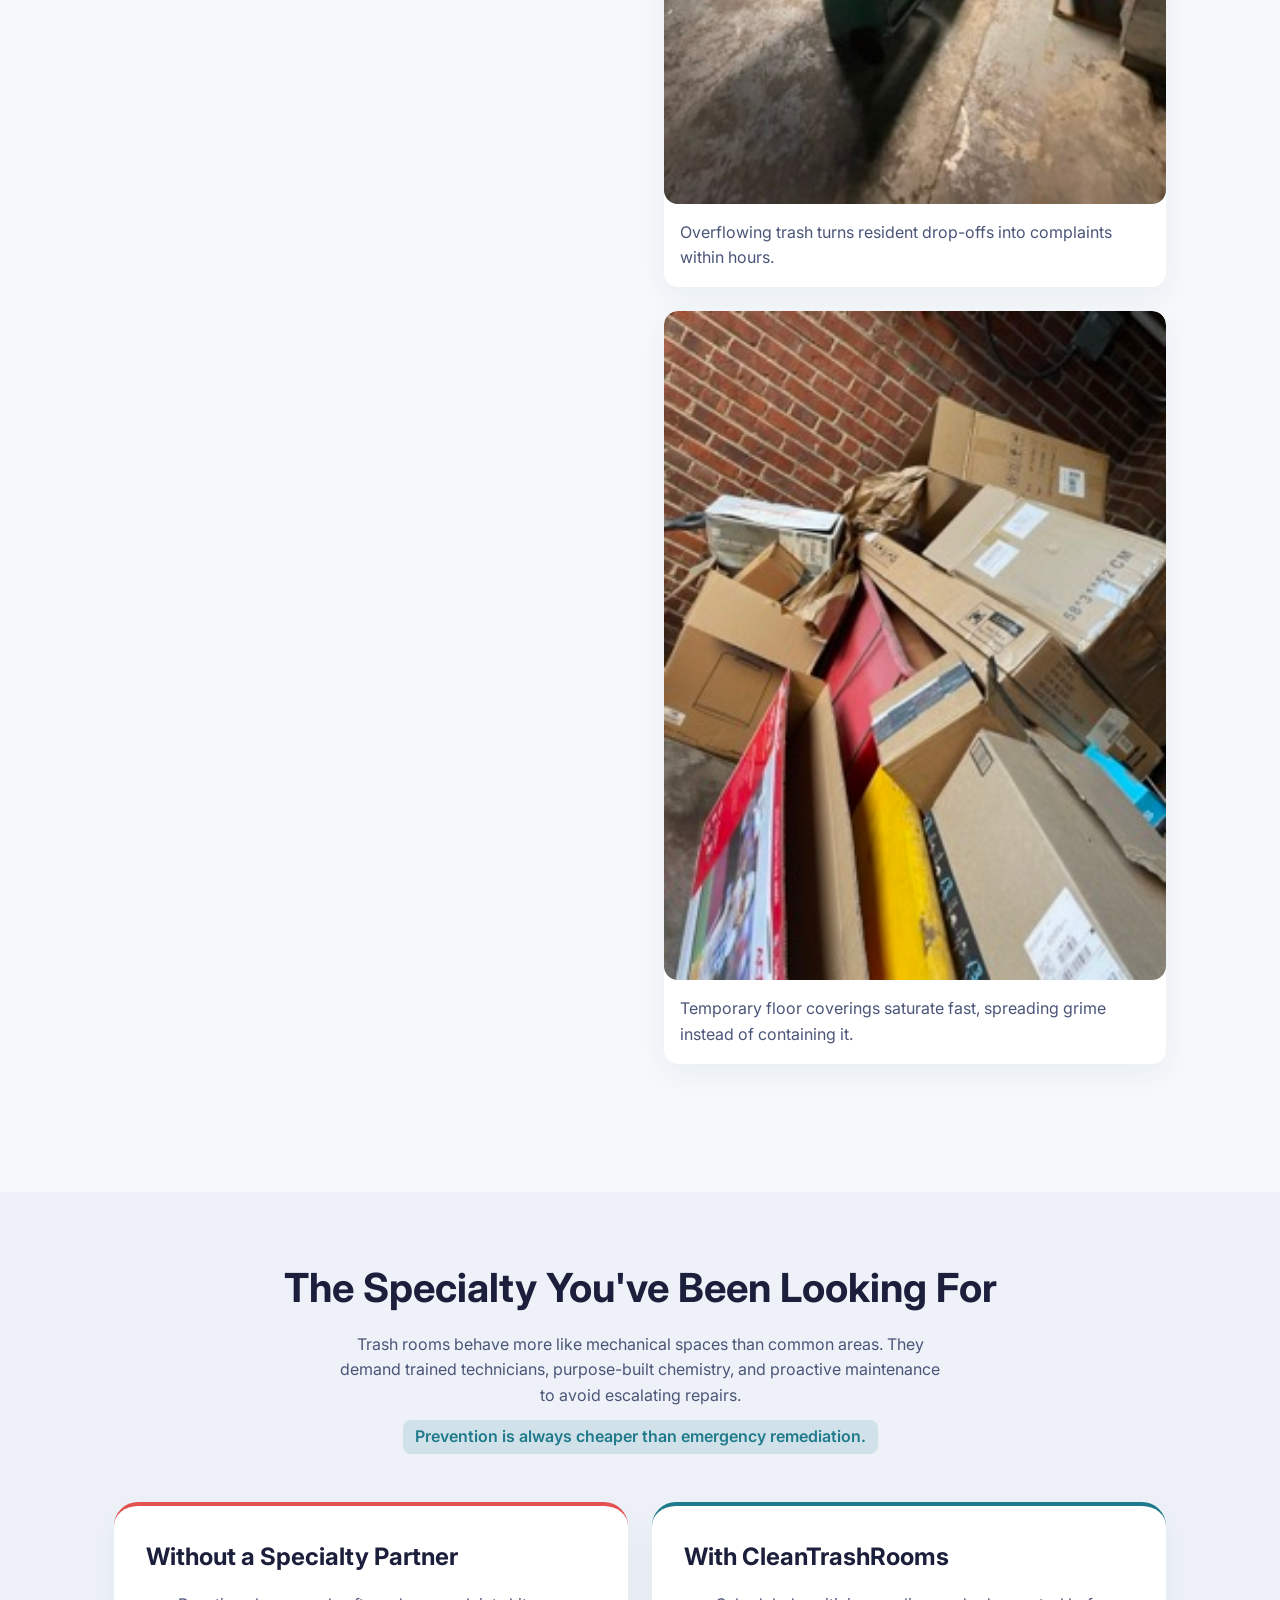
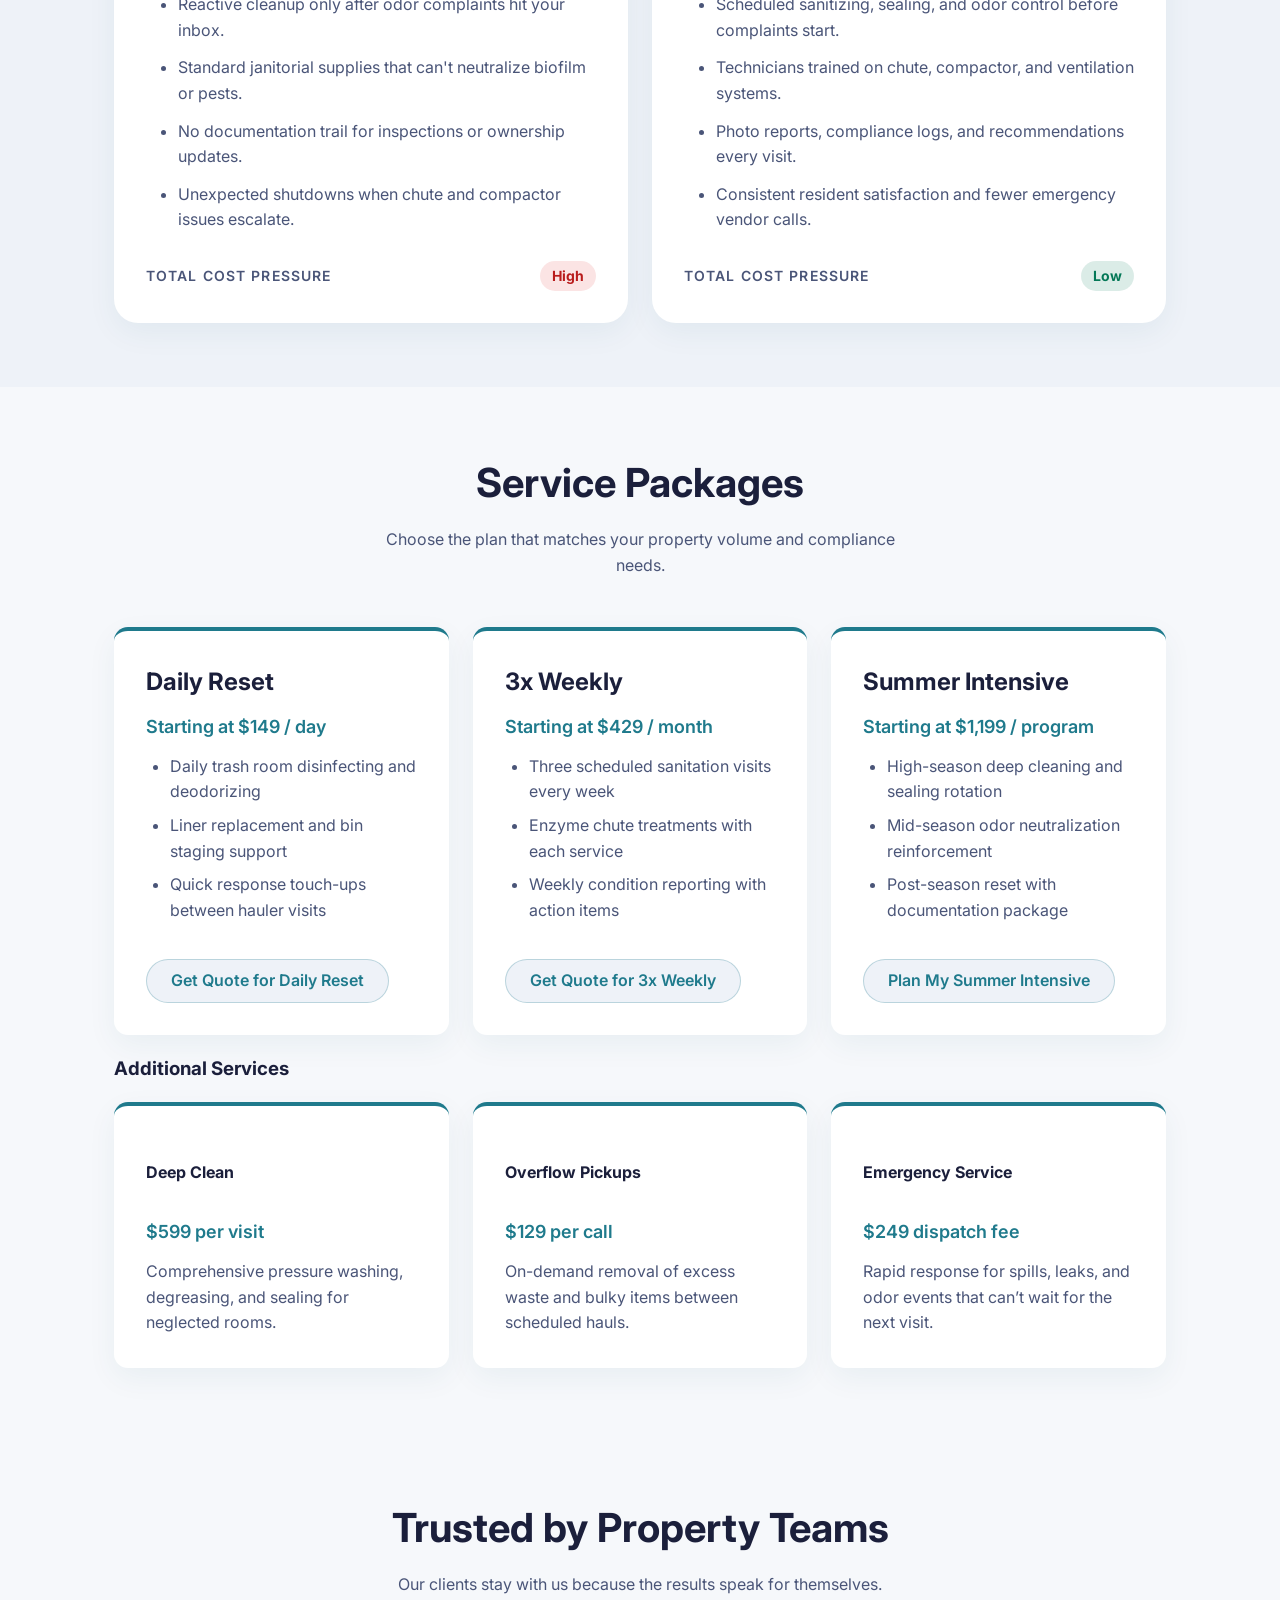
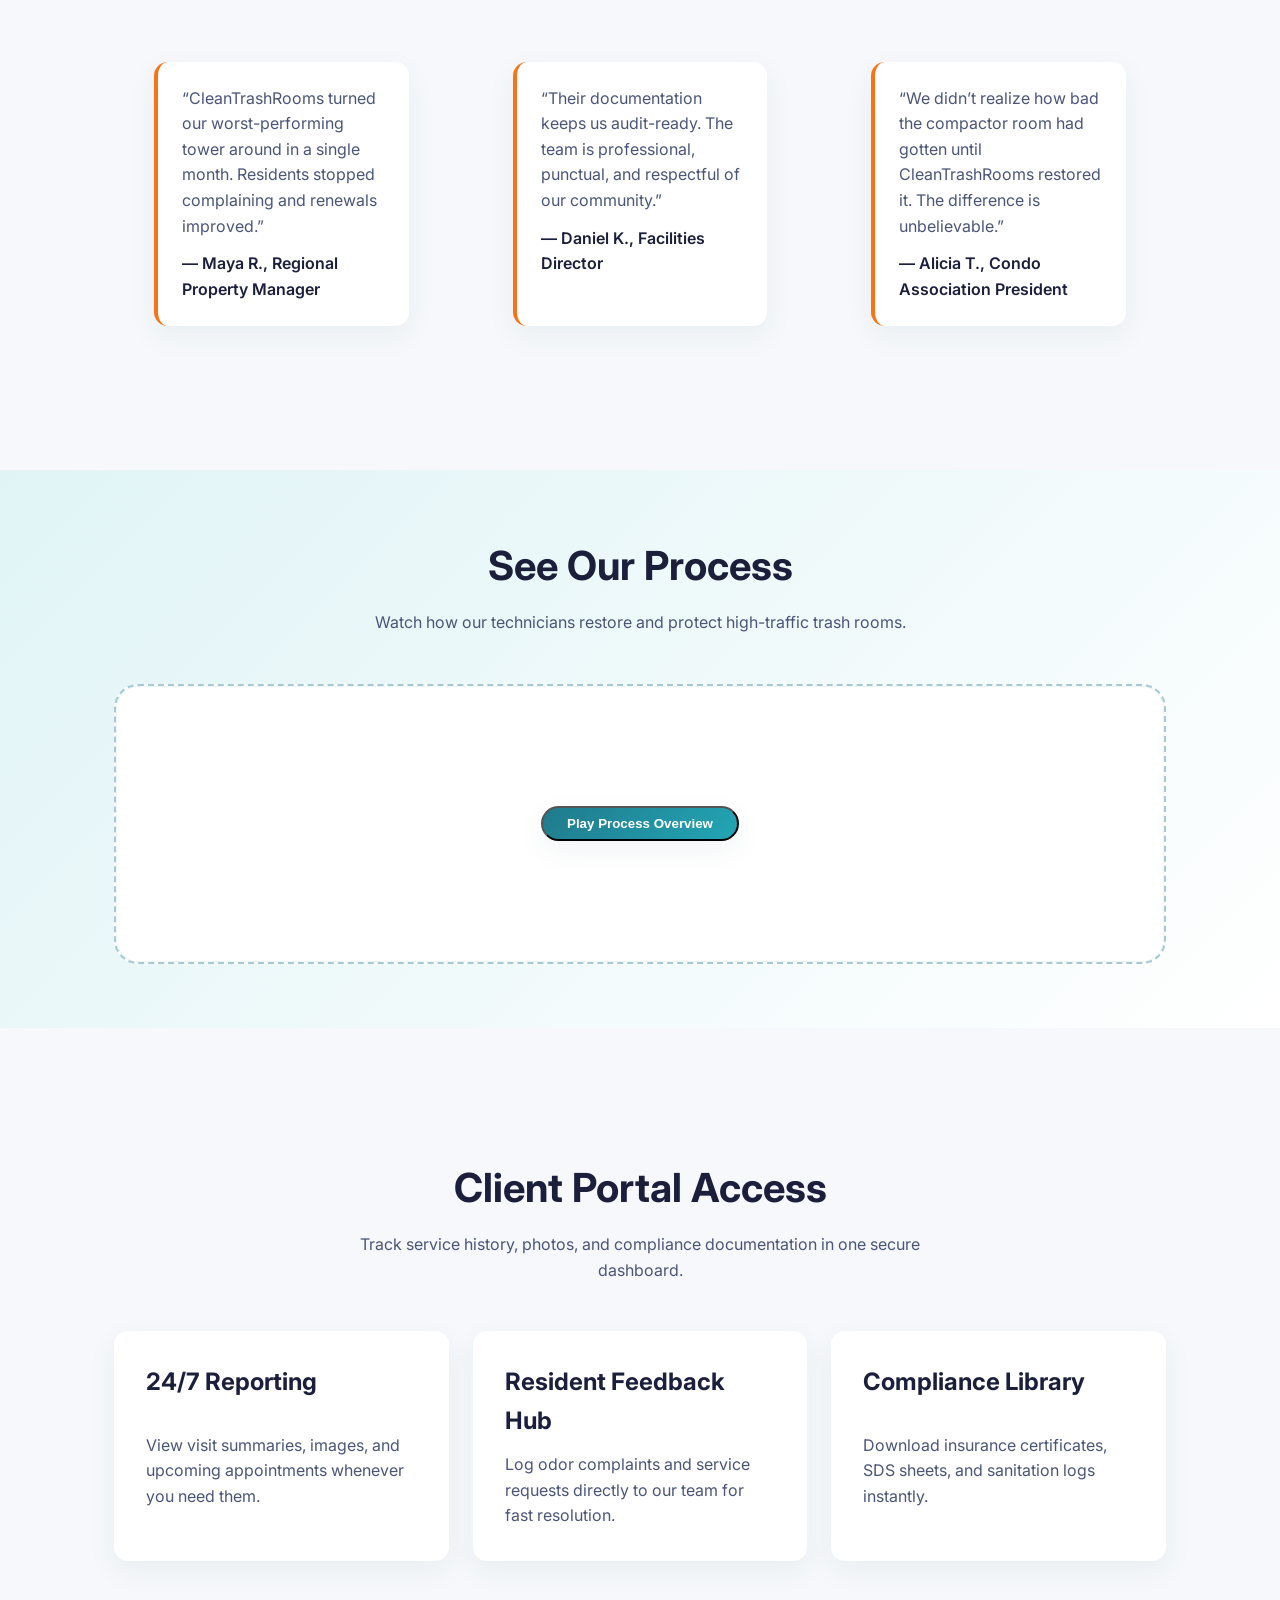
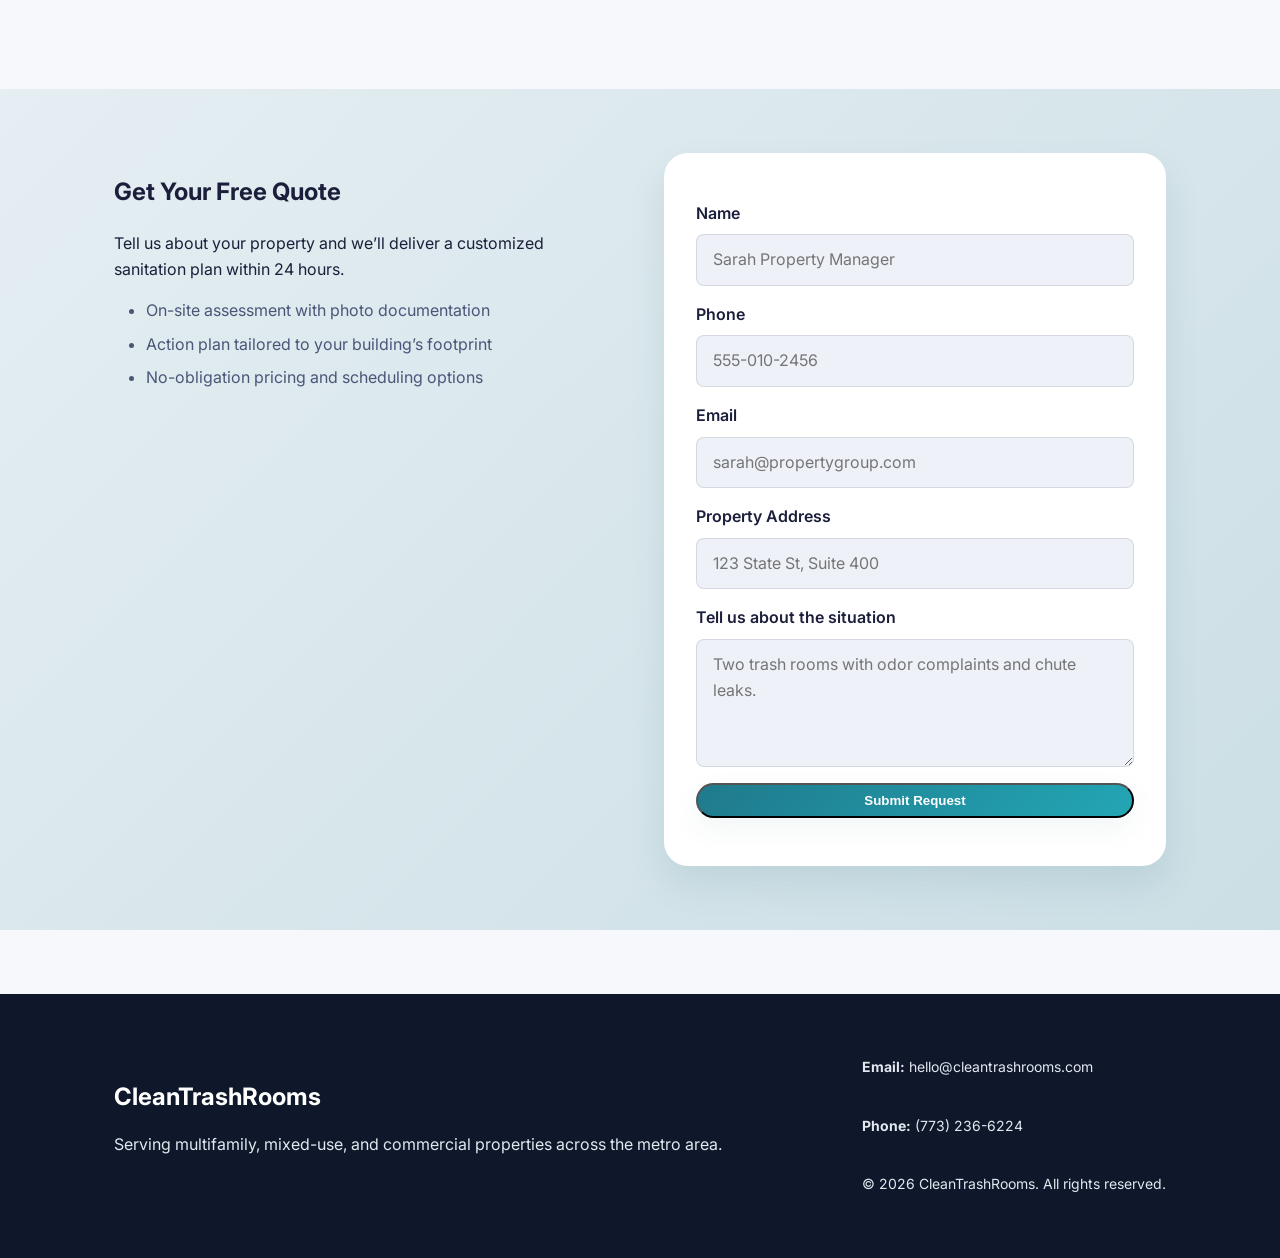
==== commit f8cc3a44: "Refine trash room problem cycle section" ====
--- a/index.html
+++ b/index.html
@@ -41,60 +41,81 @@
       </div>
     </section>
 
-    <section class="before-after" id="showcase">
-      <div class="container">
-        <div class="before-after__layout">
-          <div class="before-after__copy">
-            <h2>You Know The Problem Too Well</h2>
-            <p>Trash rooms don’t fall apart overnight—they slip a little further every time the nightly crew can’t keep up with the spills, leaks, and bulk drop-offs.</p>
-            <p>By the time the calls and emails flood your inbox, the damage has already started. Here’s how fast the situation snowballs without a specialty team.</p>
-          </div>
-          <div class="before-after__list">
-            <h3 class="before-after__list-heading">The trash room decline timeline</h3>
-            <ul class="before-after__timeline" aria-label="Trash room deterioration timeline">
-              <li>
-                <strong>Week 1: Surface grime shows up.</strong>
-                <span>Spills and leaks seep into porous surfaces, inviting bacteria and pests.</span>
-              </li>
-              <li>
-                <strong>Week 3: Odors spark complaints.</strong>
-                <span>Uncontrolled odors migrate into hallways and elevators, lowering tenant satisfaction.</span>
-              </li>
-              <li>
-                <strong>Week 6: Safety risks rise.</strong>
-                <span>Mold, slippery floors, and pest activity create health violations and liability exposure.</span>
-              </li>
-              <li>
-                <strong>Week 8+: Costs surge.</strong>
-                <span>Corroded chutes, stained walls, and infested rooms require expensive overhauls.</span>
-              </li>
-            </ul>
-          </div>
-        </div>
-      </div>
-    </section>
-
-    <section class="problem-cycle" id="problem-cycle">
-      <div class="container">
-        <div class="section-heading">
+    <section class="trash-cycle" id="showcase">
+      <div class="container">
+        <div class="trash-cycle__header">
           <h2>You Know The Problem Too Well</h2>
-          <p>Your team opens the day by resetting every bin, wiping every surface, and neutralizing odors&mdash;only to watch the relief evaporate in a matter of hours.</p>
-        </div>
-        <ol class="timeline">
-          <li>
-            <h3>6-8 AM Morning Clean&hellip;</h3>
-            <p>Fresh liners, disinfected chutes, and gleaming floors set the trash room up for success.</p>
-          </li>
-          <li>
-            <h3>2 PM Afternoon Chaos&hellip;</h3>
+          <p>Trash rooms don’t fall apart overnight&mdash;they reset spotless in the morning only to spiral into complaints, odor, and emergency calls before the day is done.</p>
+        </div>
+        <div class="trash-cycle__cards" role="list">
+          <article class="cycle-card" role="listitem">
+            <span class="cycle-card__time">6&ndash;8 AM</span>
+            <h3>Morning Clean</h3>
+            <p>Fresh liners, disinfected chutes, and gleaming floors give residents a trash room that feels under control.</p>
+          </article>
+          <article class="cycle-card" role="listitem">
+            <span class="cycle-card__time">2 PM</span>
+            <h3>Afternoon Chaos</h3>
             <p>Overflowing deliveries, leaking bags, and food waste undo the morning effort while complaints roll in.</p>
-          </li>
-          <li>
-            <h3>8 PM+ Evening Disaster&hellip;</h3>
-            <p>Bins are maxed out, odors creep into hallways, and you are planning another emergency clean.</p>
-          </li>
-        </ol>
-        <p class="timeline__summary">By sunrise it starts again, and your team repeats the same exhausting cycle.</p>
+          </article>
+          <article class="cycle-card" role="listitem">
+            <span class="cycle-card__time">8 PM+</span>
+            <h3>Evening Disaster</h3>
+            <p>Bins max out, odors creep into hallways, and you&rsquo;re scheduling another emergency clean before sunrise.</p>
+          </article>
+        </div>
+        <div class="trash-cycle__highlights" id="problem-cycle">
+          <h3 class="trash-cycle__highlights-title">The never-ending complaints your team hears:</h3>
+          <ul class="cycle-highlights">
+            <li class="cycle-highlight">
+              <span class="cycle-highlight__icon" aria-hidden="true">
+                <svg viewBox="0 0 24 24" role="presentation" focusable="false">
+                  <rect x="3" y="4" width="18" height="12" rx="4" ry="4" fill="none" stroke="currentColor" stroke-width="1.8" stroke-linejoin="round" />
+                  <polyline points="8 16 8 21 12 18" fill="none" stroke="currentColor" stroke-width="1.8" stroke-linecap="round" stroke-linejoin="round" />
+                  <circle cx="9" cy="10" r="0.9" fill="currentColor" />
+                  <circle cx="12" cy="10" r="0.9" fill="currentColor" />
+                  <circle cx="15" cy="10" r="0.9" fill="currentColor" />
+                </svg>
+              </span>
+              <span class="cycle-highlight__text">Resident complaints spike before lunch.</span>
+            </li>
+            <li class="cycle-highlight">
+              <span class="cycle-highlight__icon" aria-hidden="true">
+                <svg viewBox="0 0 24 24" role="presentation" focusable="false">
+                  <circle cx="12" cy="9" r="3" fill="none" stroke="currentColor" stroke-width="1.8" />
+                  <line x1="12" y1="12" x2="12" y2="20" stroke="currentColor" stroke-width="1.8" stroke-linecap="round" />
+                  <line x1="7" y1="14" x2="17" y2="14" stroke="currentColor" stroke-width="1.8" stroke-linecap="round" />
+                  <line x1="5" y1="7" x2="9" y2="9" stroke="currentColor" stroke-width="1.8" stroke-linecap="round" />
+                  <line x1="19" y1="7" x2="15" y2="9" stroke="currentColor" stroke-width="1.8" stroke-linecap="round" />
+                  <line x1="6" y1="18" x2="9" y2="16" stroke="currentColor" stroke-width="1.8" stroke-linecap="round" />
+                  <line x1="18" y1="18" x2="15" y2="16" stroke="currentColor" stroke-width="1.8" stroke-linecap="round" />
+                </svg>
+              </span>
+              <span class="cycle-highlight__text">Pest sightings return as residue builds.</span>
+            </li>
+            <li class="cycle-highlight">
+              <span class="cycle-highlight__icon" aria-hidden="true">
+                <svg viewBox="0 0 24 24" role="presentation" focusable="false">
+                  <path d="M9 19c1.8-2.4-1.8-3.6 0-6s1.8-3.6 0-6" fill="none" stroke="currentColor" stroke-width="1.8" stroke-linecap="round" />
+                  <path d="M15 19c1.8-2.4-1.8-3.6 0-6s1.8-3.6 0-6" fill="none" stroke="currentColor" stroke-width="1.8" stroke-linecap="round" />
+                  <line x1="4" y1="20" x2="20" y2="20" stroke="currentColor" stroke-width="1.8" stroke-linecap="round" />
+                </svg>
+              </span>
+              <span class="cycle-highlight__text">Odors drift into hallways and elevators.</span>
+            </li>
+            <li class="cycle-highlight">
+              <span class="cycle-highlight__icon" aria-hidden="true">
+                <svg viewBox="0 0 24 24" role="presentation" focusable="false">
+                  <circle cx="12" cy="10" r="4" fill="none" stroke="currentColor" stroke-width="1.8" />
+                  <path d="M12 6v8" fill="none" stroke="currentColor" stroke-width="1.8" stroke-linecap="round" />
+                  <path d="M9 22h6" fill="none" stroke="currentColor" stroke-width="1.8" stroke-linecap="round" />
+                  <path d="M8 16h8l-2.5-4" fill="none" stroke="currentColor" stroke-width="1.8" stroke-linecap="round" stroke-linejoin="round" />
+                </svg>
+              </span>
+              <span class="cycle-highlight__text">Emergency cleanups drain the budget again.</span>
+            </li>
+          </ul>
+        </div>
       </div>
     </section>
 
--- a/assets/css/main.css
+++ b/assets/css/main.css
@@ -179,111 +179,156 @@
   color: var(--color-text-muted);
 }
 
-.before-after__layout {
-  display: grid;
-  gap: var(--space-2xl);
-  align-items: start;
-  grid-template-columns: repeat(auto-fit, minmax(280px, 1fr));
-}
-
-.before-after__copy {
-  display: grid;
-  gap: var(--space-md);
-}
-
-.before-after__copy h2 {
-  margin: 0;
-}
-
-.before-after__copy p {
-  margin: 0;
-  color: var(--color-text-muted);
-}
-
-.before-after__list {
+.trash-cycle {
+  background: var(--color-surface-muted);
+  padding-block: var(--space-3xl);
+}
+
+.trash-cycle__header {
+  text-align: center;
+  display: grid;
+  gap: var(--space-sm);
+  margin-bottom: var(--space-2xl);
+}
+
+.trash-cycle__header h2 {
+  margin: 0;
+}
+
+.trash-cycle__header p {
+  margin: 0;
+  color: var(--color-text-muted);
+  max-width: 60ch;
+  justify-self: center;
+}
+
+.trash-cycle__cards {
+  display: grid;
+  gap: var(--space-xl);
+}
+
+.cycle-card {
+  position: relative;
   background: var(--color-surface);
   border-radius: var(--radius-lg);
+  padding: var(--space-xl);
   box-shadow: var(--shadow-sm);
-  padding: var(--space-xl);
+  display: grid;
+  gap: var(--space-sm);
+  z-index: 1;
+}
+
+.cycle-card__time {
+  display: inline-flex;
+  align-items: center;
+  justify-content: center;
+  background: rgba(31, 122, 140, 0.12);
+  color: var(--color-primary);
+  font-weight: 600;
+  font-size: var(--font-size-sm);
+  border-radius: 999px;
+  padding: 2px var(--space-sm);
+  width: fit-content;
+}
+
+.cycle-card h3 {
+  margin: 0;
+  font-size: var(--font-size-xl);
+}
+
+.cycle-card p {
+  margin: 0;
+  color: var(--color-text-muted);
+}
+
+.trash-cycle__highlights {
+  margin-top: var(--space-3xl);
   display: grid;
   gap: var(--space-lg);
 }
 
-.before-after__list-heading {
-  margin: 0;
+.trash-cycle__highlights-title {
+  margin: 0;
+  text-align: center;
   font-size: var(--font-size-lg);
-}
-
-.before-after__timeline {
+  color: var(--color-text-muted);
+}
+
+.cycle-highlights {
   list-style: none;
   margin: 0;
   padding: 0;
   display: grid;
-  gap: var(--space-md);
-}
-
-.before-after__timeline li {
-  display: grid;
-  gap: var(--space-xs);
-}
-
-.before-after__timeline strong {
-  font-weight: 600;
-  color: var(--color-text);
-}
-
-.before-after__timeline span {
-  color: var(--color-text-muted);
-}
-
-.problem-cycle {
-  background: var(--color-surface);
-  padding-block: var(--space-3xl);
-}
-
-.timeline {
-  display: grid;
   gap: var(--space-lg);
-  margin: 0;
-  padding: 0;
-  list-style: none;
-  counter-reset: timeline;
-}
-
-.timeline li {
-  position: relative;
+  grid-template-columns: repeat(auto-fit, minmax(220px, 1fr));
+}
+
+.cycle-highlight {
+  display: grid;
+  gap: var(--space-sm);
+  align-content: start;
+  background: var(--color-surface);
+  border-radius: var(--radius-md);
   padding: var(--space-lg);
-  background: var(--color-surface-muted);
-  border-radius: var(--radius-md);
   box-shadow: var(--shadow-sm);
 }
 
-.timeline li::before {
-  counter-increment: timeline;
-  content: counter(timeline);
-  position: absolute;
-  top: var(--space-md);
-  left: var(--space-md);
-  width: 32px;
-  height: 32px;
+.cycle-highlight__icon {
+  width: 48px;
+  height: 48px;
   border-radius: 50%;
-  background: var(--color-secondary);
-  color: #ffffff;
-  font-weight: 600;
-  display: grid;
-  place-items: center;
-}
-
-.timeline h3 {
-  margin-top: 0;
-  margin-bottom: var(--space-xs);
-  padding-left: calc(var(--space-lg) + 32px);
-}
-
-.timeline p {
-  margin: 0;
-  padding-left: calc(var(--space-lg) + 32px);
-  color: var(--color-text-muted);
+  background: linear-gradient(135deg, rgba(31, 122, 140, 0.14), rgba(249, 115, 22, 0.18));
+  color: var(--color-primary);
+  display: inline-flex;
+  align-items: center;
+  justify-content: center;
+  padding: var(--space-xs);
+}
+
+.cycle-highlight__icon svg {
+  width: 28px;
+  height: 28px;
+}
+
+.cycle-highlight__text {
+  color: var(--color-text-muted);
+}
+
+@media (min-width: 768px) {
+  .trash-cycle__cards {
+    grid-template-columns: repeat(3, minmax(0, 1fr));
+    align-items: start;
+    position: relative;
+    padding-top: var(--space-xl);
+  }
+
+  .trash-cycle__cards::before {
+    content: '';
+    position: absolute;
+    top: calc(var(--space-xl) / 2);
+    left: var(--space-xl);
+    right: var(--space-xl);
+    height: 2px;
+    background: linear-gradient(90deg, var(--color-primary) 0%, var(--color-secondary) 100%);
+    opacity: 0.4;
+  }
+
+  .cycle-card {
+    padding-top: calc(var(--space-xl) + var(--space-sm));
+  }
+
+  .cycle-card::before {
+    content: '';
+    position: absolute;
+    top: var(--space-sm);
+    left: 50%;
+    transform: translateX(-50%);
+    width: 16px;
+    height: 16px;
+    border-radius: 50%;
+    background: var(--color-secondary);
+    box-shadow: 0 0 0 8px rgba(249, 115, 22, 0.16);
+  }
 }
 
 .pain-points {
